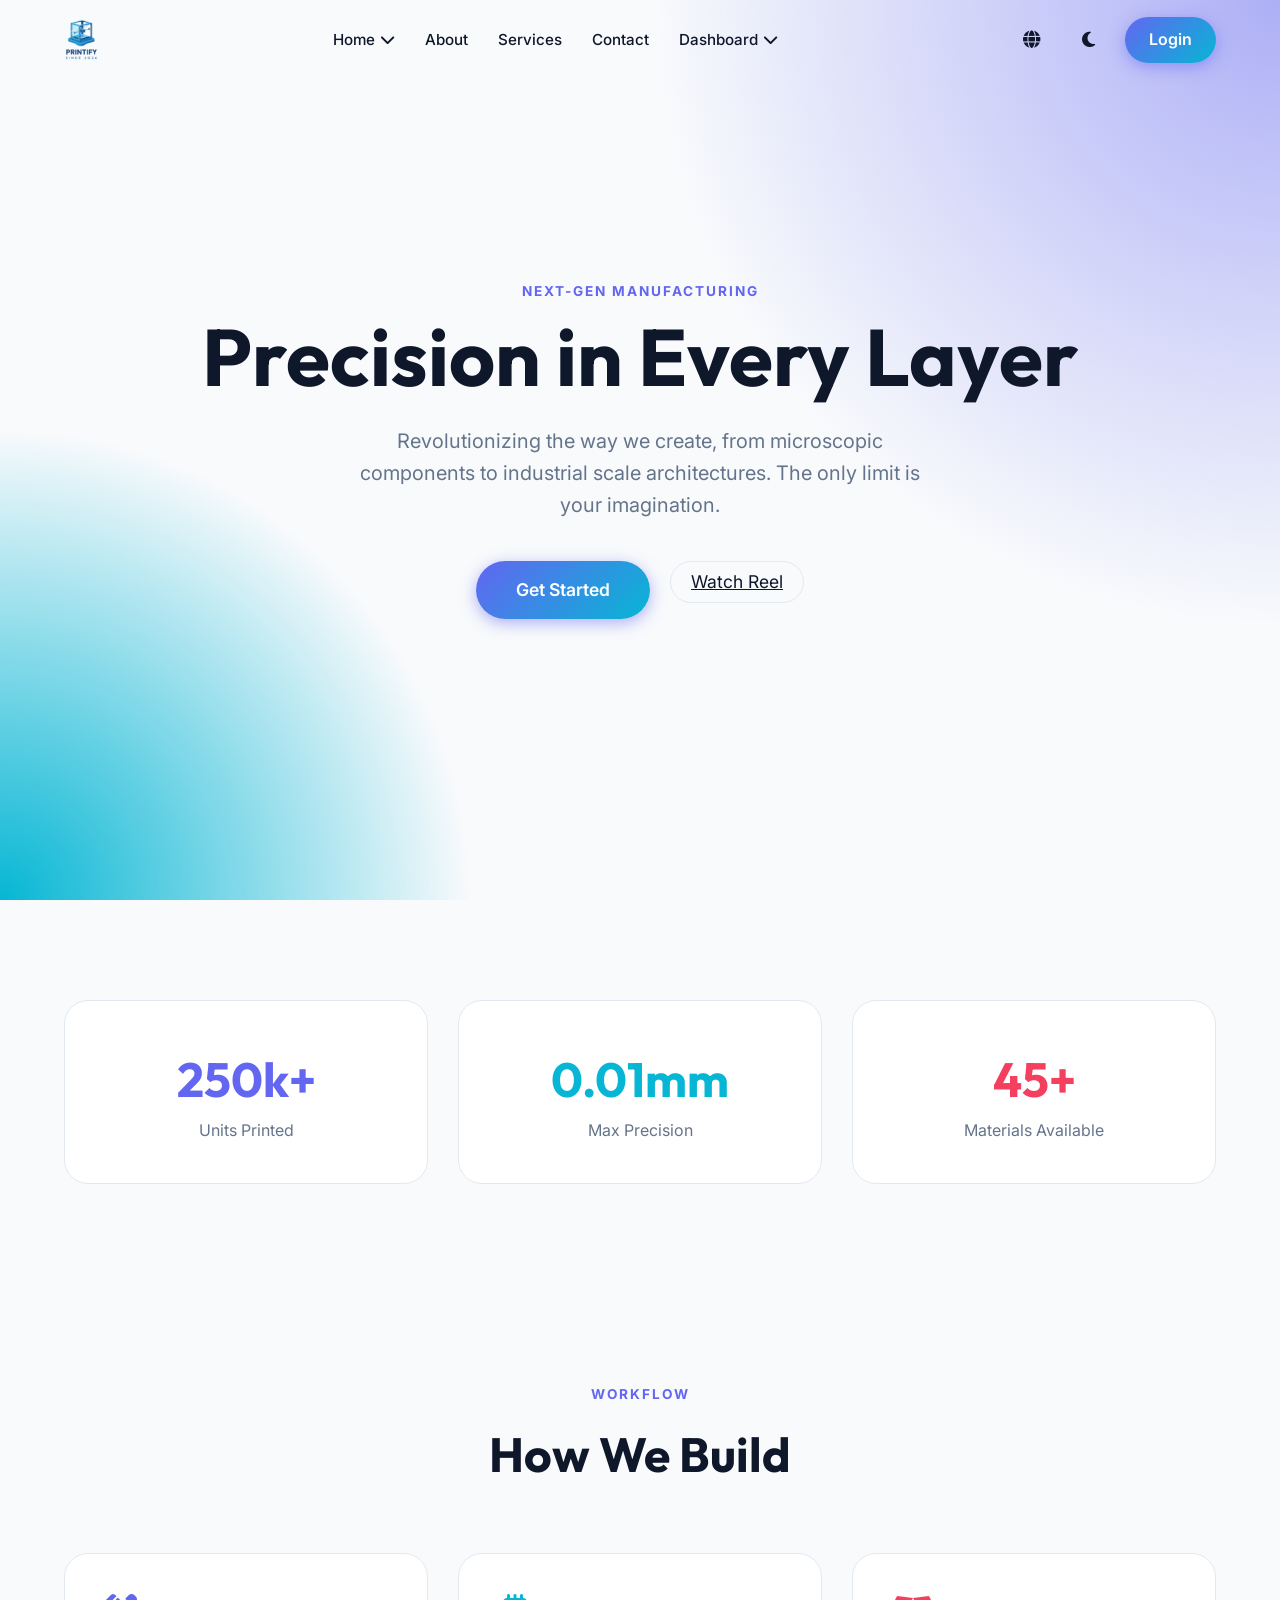
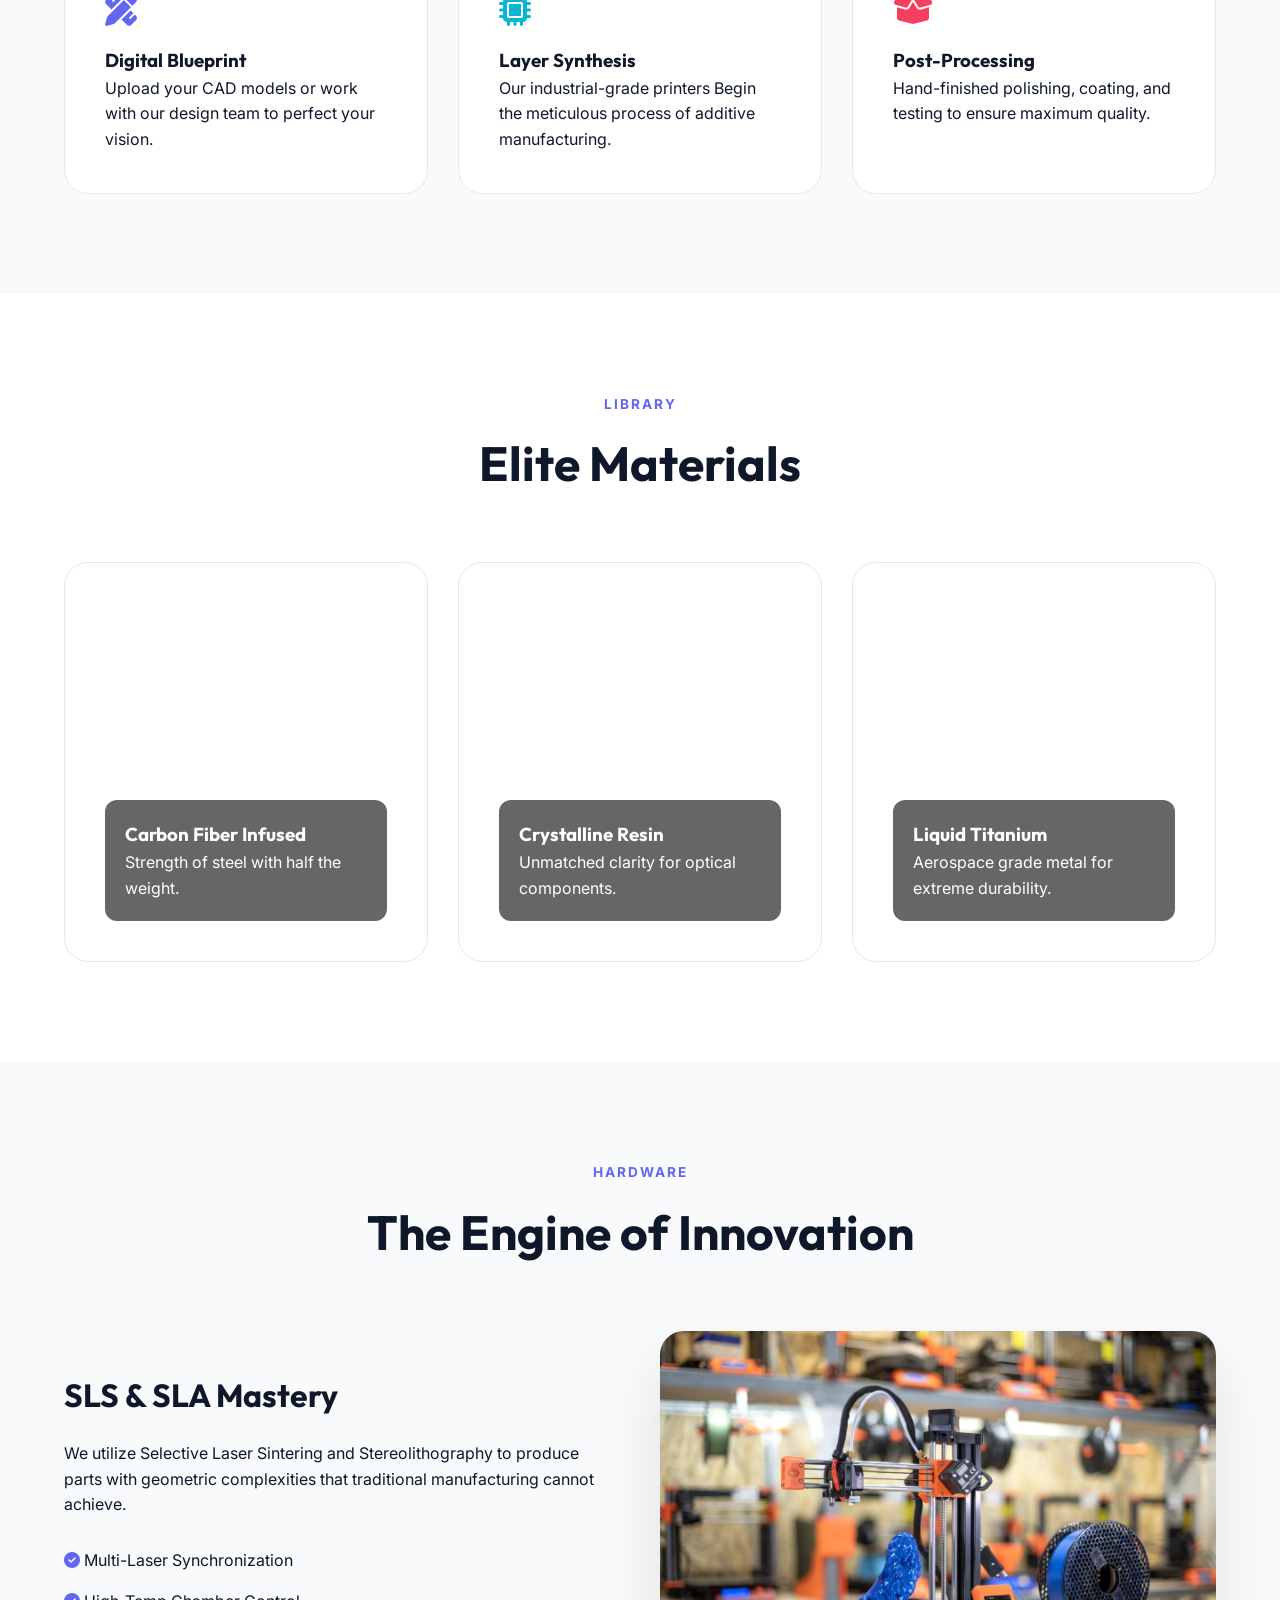
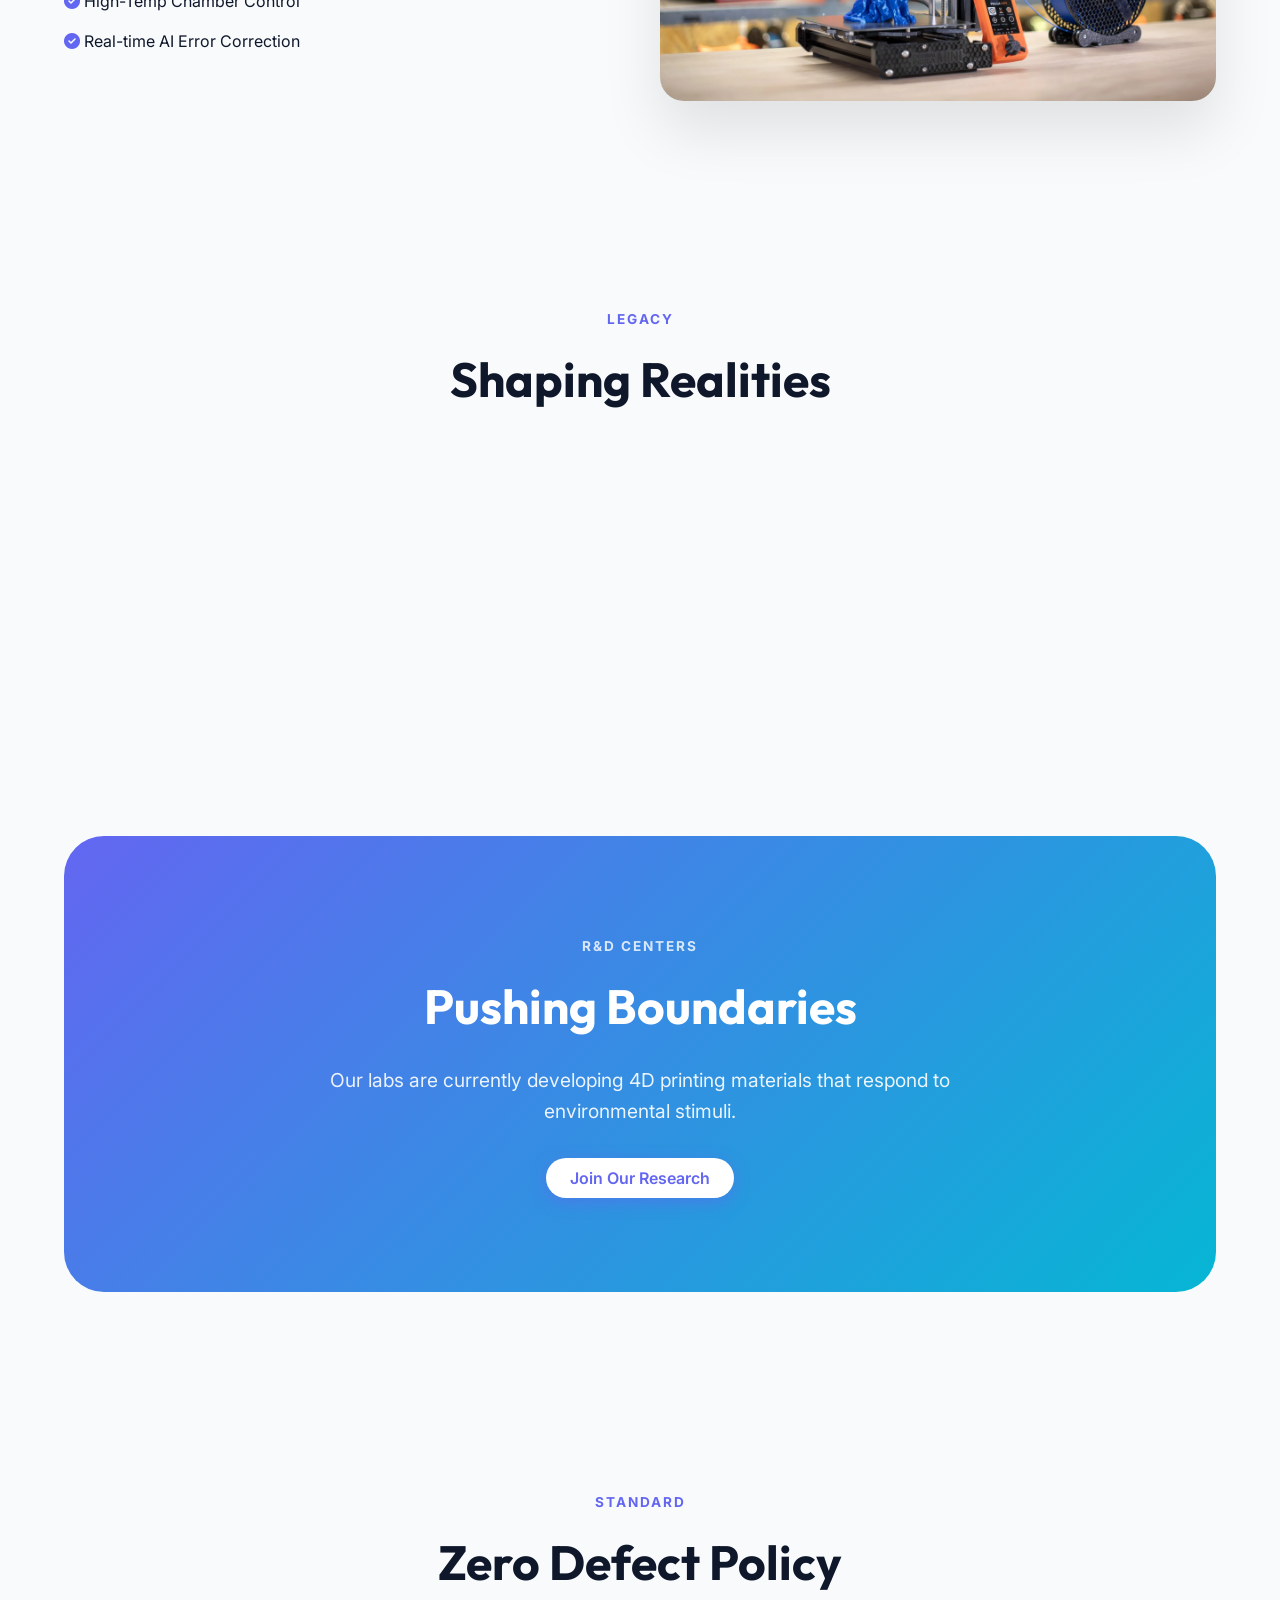
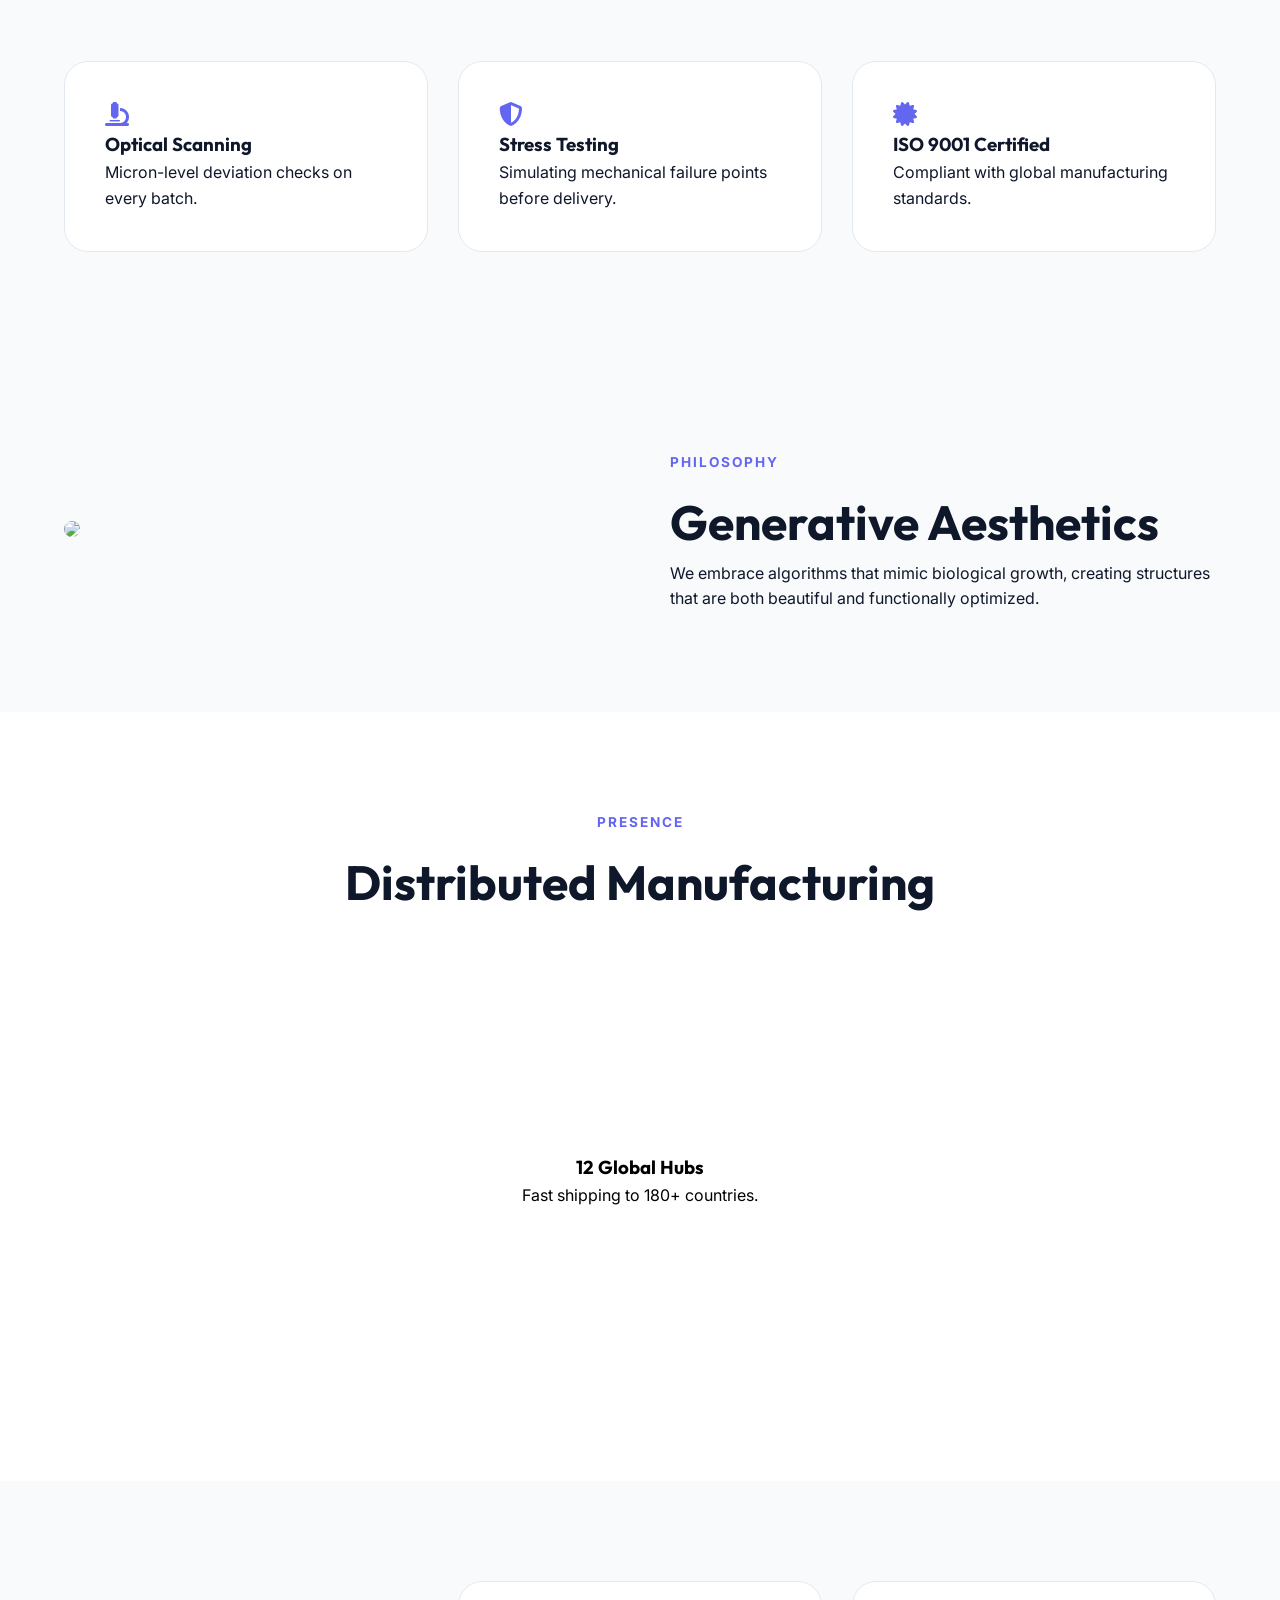
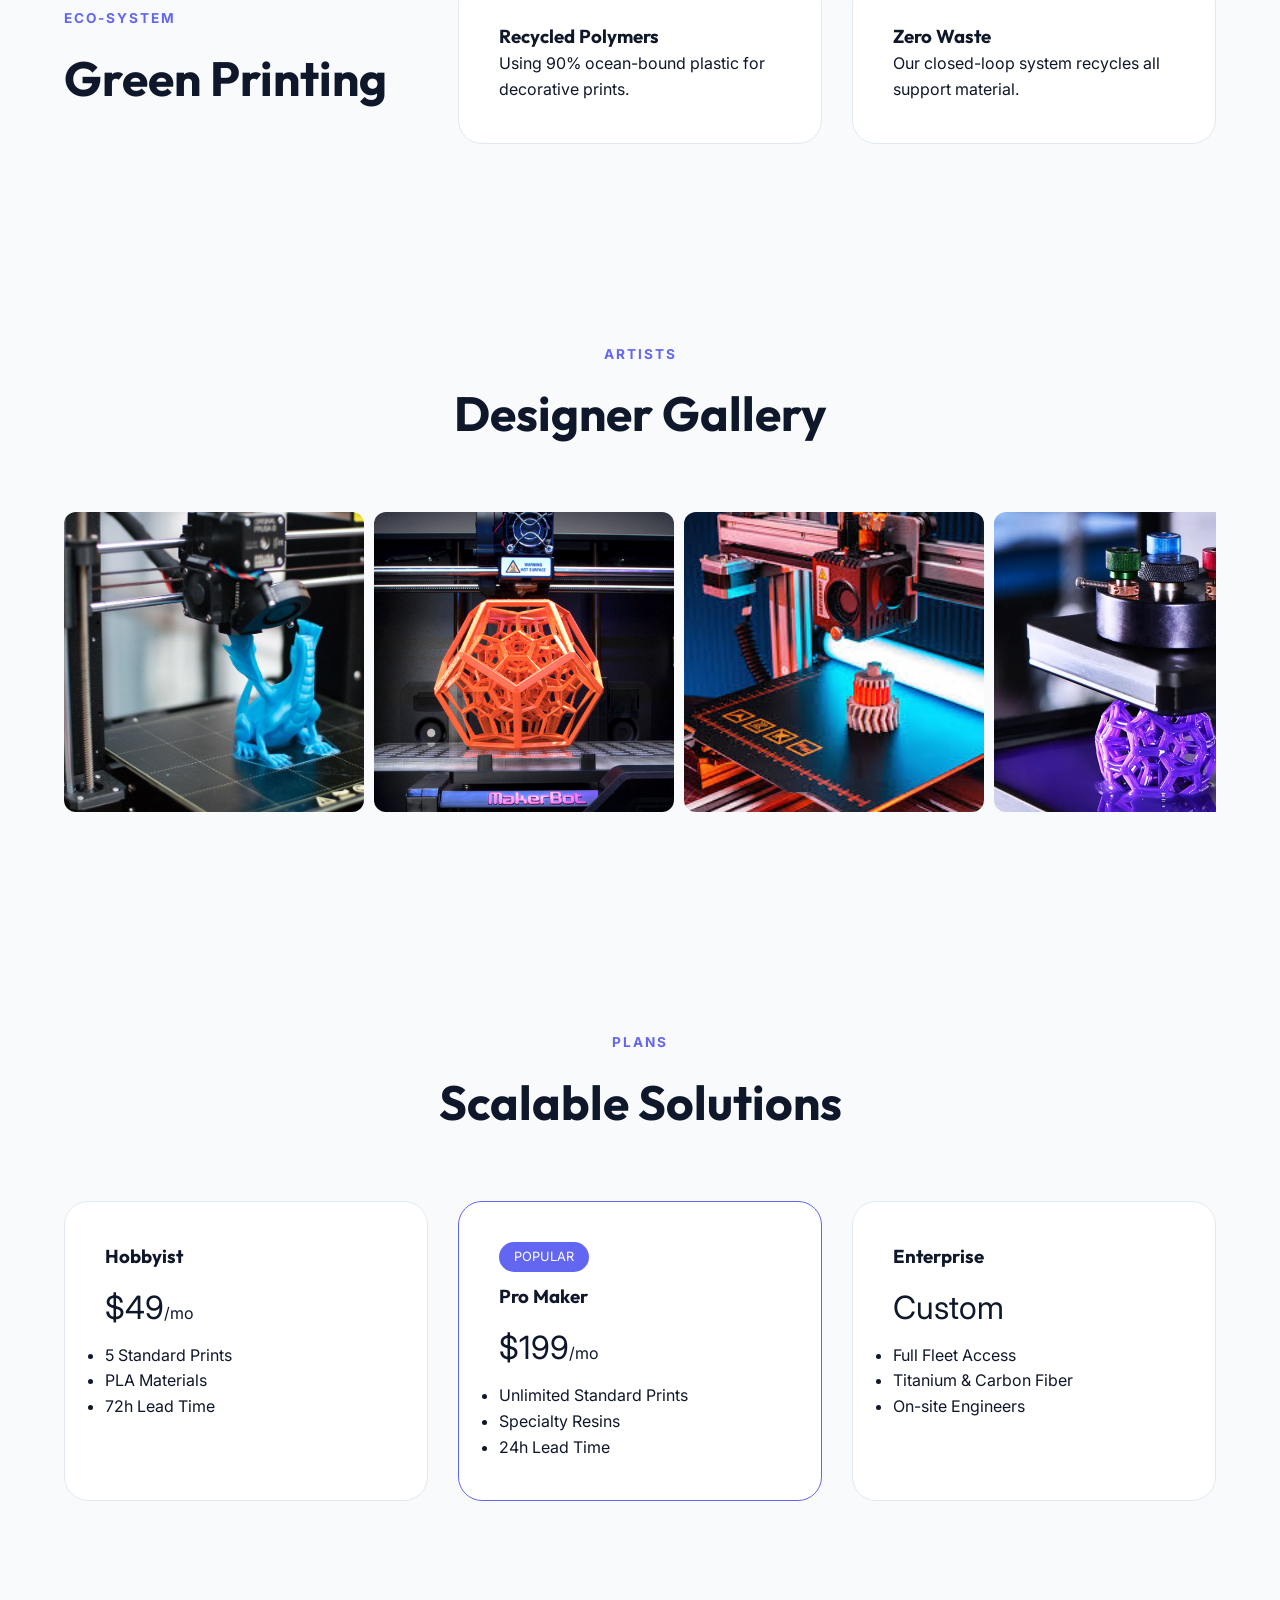
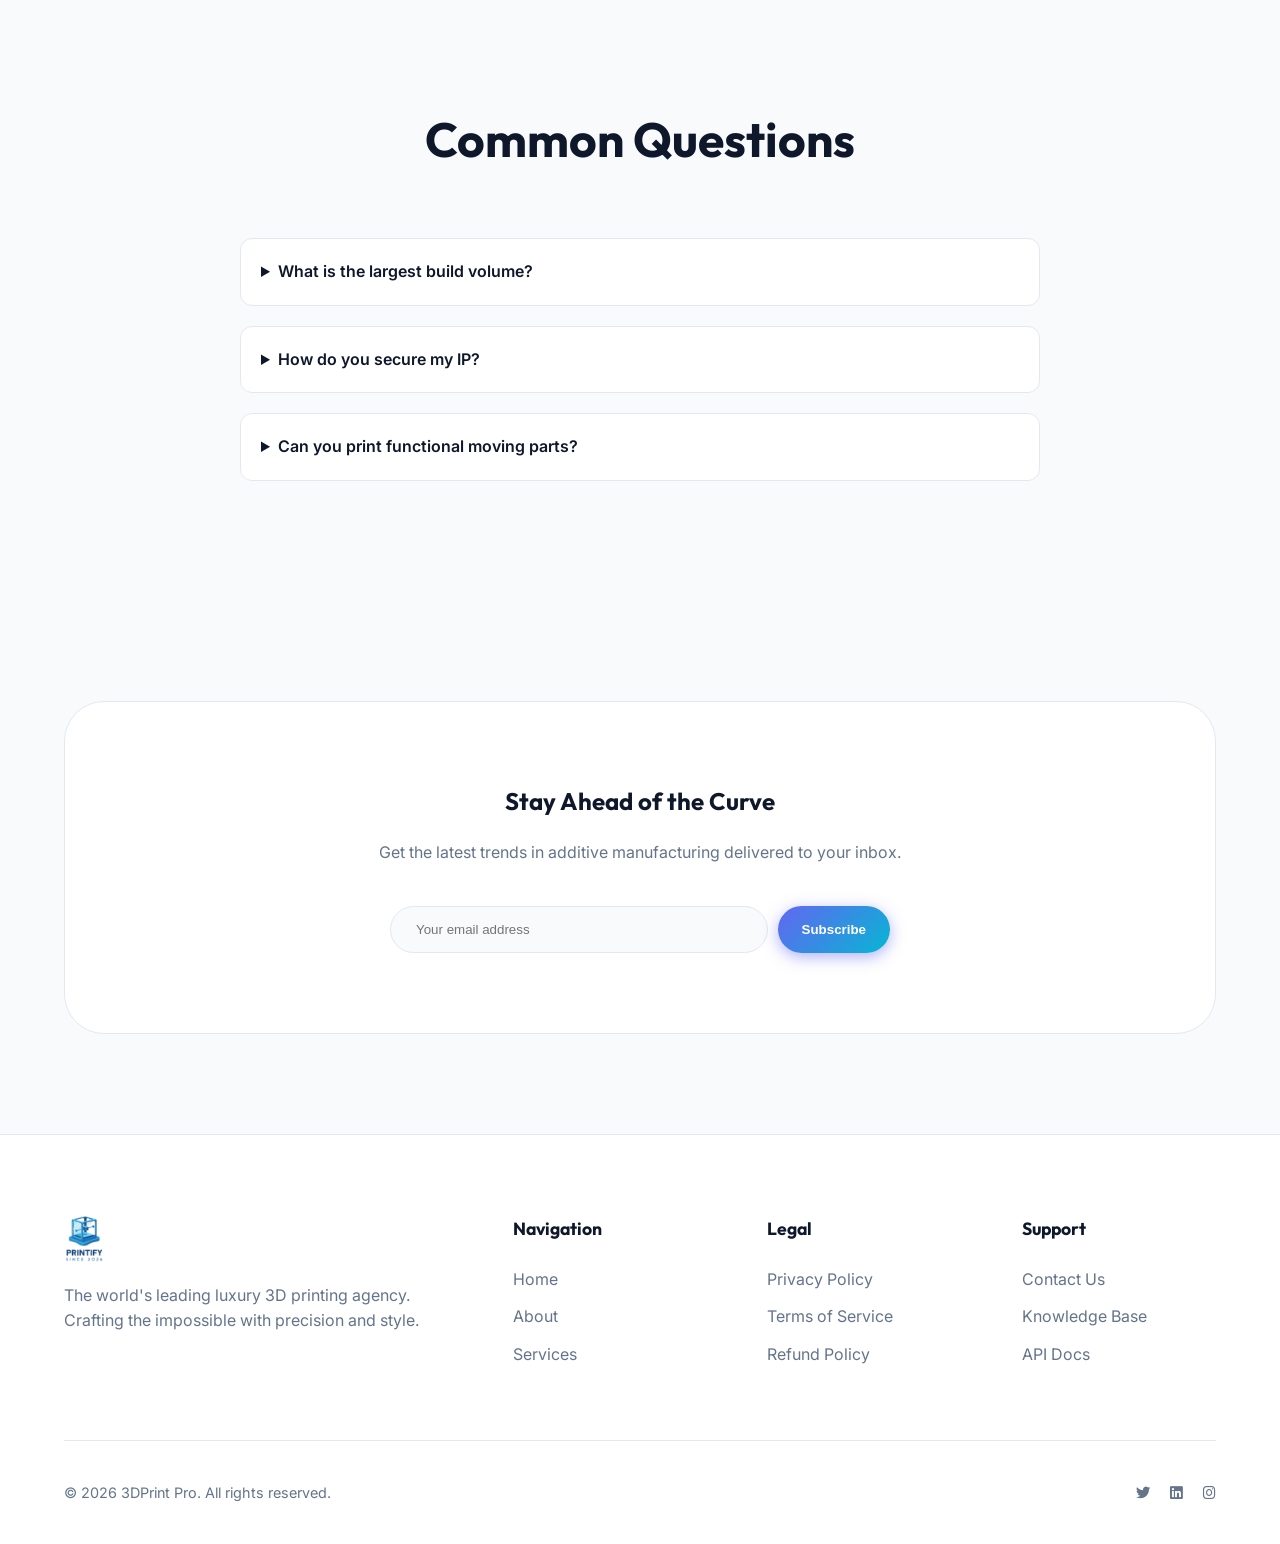
==== index.html @ d01c876b "Initial commit of Cake Shop project" ====
<!DOCTYPE html>
<html lang="en">

<head>
    <meta charset="UTF-8">
    <meta name="viewport" content="width=device-width, initial-scale=1.0">
    <title>3DPrint Pro | The Future of Manufacturing</title>
    <link rel="icon" type="image/png" href="logo.png">
    <meta name="description"
        content="Premium 3D printing services with industrial precision and luxury design. Explore the future of additive manufacturing.">
    <style>
        html,
        body {
            overflow-x: hidden !important;
            max-width: 100% !important;
        }

        * {
            box-sizing: border-box;
            min-width: 0;
        }
    </style>
    <!-- Font Awesome for icons -->
    <link rel="stylesheet" href="https://cdnjs.cloudflare.com/ajax/libs/font-awesome/6.4.0/css/all.min.css">
    <link rel="stylesheet" href="index.css">
</head>

<body>

    <header>
        <a href="index.html" class="logo">
            <img src="logo.png" alt="3DPrint Pro Logo" style="height: 42px; width: auto;">
        </a>

        <nav>
            <div class="nav-item">
                <a href="index.html" class="nav-link">Home <i class="fas fa-chevron-down"></i></a>
                <div class="dropdown">
                    <a href="index.html" class="dropdown-link">Home 1</a>
                    <a href="home2.html" class="dropdown-link">Home 2</a>
                </div>
            </div>
            <div class="nav-item">
                <a href="about.html" class="nav-link">About</a>
            </div>
            <div class="nav-item">
                <a href="services.html" class="nav-link">Services</a>
            </div>
            <div class="nav-item">
                <a href="contact.html" class="nav-link">Contact</a>
            </div>
            <div class="nav-item">
                <a href="user-dashboard.html" class="nav-link">Dashboard <i class="fas fa-chevron-down"></i></a>
                <div class="dropdown">
                    <a href="user-dashboard.html" class="dropdown-link">User Dashboard</a>
                    <a href="admin-dashboard.html" class="dropdown-link">Admin Dashboard</a>
                </div>
            </div>
        </nav>

        <div class="header-right">
            <button class="icon-btn" id="rtl-toggle" title="Switch RTL/LTR"><i class="fas fa-globe"></i></button>
            <button class="icon-btn" id="theme-toggle" title="Toggle Theme"><i class="fas fa-moon"></i></button>
            <a href="login.html" class="login-btn">Login</a>
            <button class="hamburger" id="hamburger" aria-label="Toggle menu">
                <span></span><span></span><span></span>
            </button>
        </div>
    </header>

    <!-- Mobile Nav Drawer -->
    <div class="mobile-nav" id="mobile-nav">
        <div class="mobile-nav-overlay" id="mobile-nav-overlay"></div>
        <div class="mobile-nav-drawer">
            <button class="mobile-nav-link" onclick="toggleMobileSub('home-sub',this)">
                Home <i class="fas fa-chevron-down"></i>
            </button>
            <div class="mobile-sub-group" id="home-sub">
                <a href="index.html" class="mobile-sub-link">Home 1</a>
                <a href="home2.html" class="mobile-sub-link">Home 2</a>
            </div>
            <a href="about.html" class="mobile-nav-link">About</a>
            <a href="services.html" class="mobile-nav-link">Services</a>
            <a href="contact.html" class="mobile-nav-link">Contact</a>
            <button class="mobile-nav-link" onclick="toggleMobileSub('dash-sub',this)">
                Dashboard <i class="fas fa-chevron-down"></i>
            </button>
            <div class="mobile-sub-group" id="dash-sub">
                <a href="user-dashboard.html" class="mobile-sub-link">User Dashboard</a>
                <a href="admin-dashboard.html" class="mobile-sub-link">Admin Dashboard</a>
            </div>
            <div class="mobile-nav-footer">
                <a href="login.html" class="login-btn" style="flex:1; text-align:center;">Login</a>
            </div>
        </div>
    </div>

    <main>
        <!-- Section 1: Hero -->
        <section class="hero" id="home">
            <div class="hero-content">
                <span class="section-tag">Next-Gen Manufacturing</span>
                <h1>Precision in Every Layer</h1>
                <p>Revolutionizing the way we create, from microscopic components to industrial scale architectures. The
                    only limit is your imagination.</p>
                <div style="display: flex; gap: 20px; justify-content: center; flex-wrap: wrap;">
                    <a href="#" class="login-btn" style="padding: 15px 40px; font-size: 1.1rem;">Get Started</a>
                    <a href="#" class="icon-btn"
                        style="width: auto; padding: 0 20px; border: 1px solid var(--border); border-radius: 30px;">Watch
                        Reel</a>
                </div>
            </div>
        </section>

        <!-- Section 2: Stats -->
        <section id="stats">
            <div class="grid-3">
                <div class="card" style="text-align: center;">
                    <h2 style="font-size: 3rem; color: var(--primary);">250k+</h2>
                    <p style="color: var(--text-muted);">Units Printed</p>
                </div>
                <div class="card" style="text-align: center;">
                    <h2 style="font-size: 3rem; color: var(--secondary);">0.01mm</h2>
                    <p style="color: var(--text-muted);">Max Precision</p>
                </div>
                <div class="card" style="text-align: center;">
                    <h2 style="font-size: 3rem; color: var(--accent);">45+</h2>
                    <p style="color: var(--text-muted);">Materials Available</p>
                </div>
            </div>
        </section>

        <!-- Section 3: The Process -->
        <section id="process">
            <div class="section-head">
                <span class="section-tag">Workflow</span>
                <h2 class="section-title">How We Build</h2>
            </div>
            <div class="grid-3">
                <div class="card">
                    <i class="fas fa-pencil-ruler"
                        style="font-size: 2rem; color: var(--primary); margin-bottom: 20px;"></i>
                    <h3>Digital Blueprint</h3>
                    <p>Upload your CAD models or work with our design team to perfect your vision.</p>
                </div>
                <div class="card">
                    <i class="fas fa-microchip"
                        style="font-size: 2rem; color: var(--secondary); margin-bottom: 20px;"></i>
                    <h3>Layer Synthesis</h3>
                    <p>Our industrial-grade printers Begin the meticulous process of additive manufacturing.</p>
                </div>
                <div class="card">
                    <i class="fas fa-box-open" style="font-size: 2rem; color: var(--accent); margin-bottom: 20px;"></i>
                    <h3>Post-Processing</h3>
                    <p>Hand-finished polishing, coating, and testing to ensure maximum quality.</p>
                </div>
            </div>
        </section>

        <!-- Section 4: Materials Showcase -->
        <section id="materials" style="background: var(--bg-card);">
            <div class="section-head">
                <span class="section-tag">Library</span>
                <h2 class="section-title">Elite Materials</h2>
            </div>
            <div class="grid-3">
                <div class="card explorer-card"
                    style="background: url('https://images.unsplash.com/photo-1581092160562-40aa08e78837?auto=format&fit=crop&w=800&q=80'); background-size: cover; min-height: 400px; display: flex; align-items: flex-end; color: white;">
                    <div style="background: rgba(0,0,0,0.6); padding: 20px; border-radius: 12px; width: 100%;">
                        <h3>Carbon Fiber Infused</h3>
                        <p>Strength of steel with half the weight.</p>
                    </div>
                </div>
                <div class="card explorer-card"
                    style="background: url('https://images.unsplash.com/photo-1534067783941-51c9c23ecefd?auto=format&fit=crop&w=800&q=80'); background-size: cover; min-height: 400px; display: flex; align-items: flex-end; color: white;">
                    <div style="background: rgba(0,0,0,0.6); padding: 20px; border-radius: 12px; width: 100%;">
                        <h3>Crystalline Resin</h3>
                        <p>Unmatched clarity for optical components.</p>
                    </div>
                </div>
                <div class="card explorer-card"
                    style="background: url('https://images.unsplash.com/photo-1518709268805-4e9042af9f23?auto=format&fit=crop&w=800&q=80'); background-size: cover; min-height: 400px; display: flex; align-items: flex-end; color: white;">
                    <div style="background: rgba(0,0,0,0.6); padding: 20px; border-radius: 12px; width: 100%;">
                        <h3>Liquid Titanium</h3>
                        <p>Aerospace grade metal for extreme durability.</p>
                    </div>
                </div>
            </div>
        </section>

        <!-- Section 5: Technology Stack -->
        <section id="tech">
            <div class="section-head">
                <span class="section-tag">Hardware</span>
                <h2 class="section-title">The Engine of Innovation</h2>
            </div>
            <div style="display: flex; flex-wrap: wrap; gap: 40px; align-items: center;">
                <div style="flex: 1; min-width: 300px;">
                    <h3 style="font-size: 2rem; margin-bottom: 20px;">SLS & SLA Mastery</h3>
                    <p style="margin-bottom: 30px;">We utilize Selective Laser Sintering and Stereolithography to
                        produce parts with geometric complexities that traditional manufacturing cannot achieve.</p>
                    <ul style="list-style: none;">
                        <li style="margin-bottom: 15px;"><i class="fas fa-check-circle"
                                style="color: var(--primary);"></i> Multi-Laser Synchronization</li>
                        <li style="margin-bottom: 15px;"><i class="fas fa-check-circle"
                                style="color: var(--primary);"></i> High-Temp Chamber Control</li>
                        <li style="margin-bottom: 15px;"><i class="fas fa-check-circle"
                                style="color: var(--primary);"></i> Real-time AI Error Correction</li>
                    </ul>
                </div>
                <div style="flex: 1; min-width: 300px;">
                    <img src="3de.webp"
                        alt="3D Printer"
                        style="width: 100%; border-radius: 24px; box-shadow: 0 30px 60px rgba(0,0,0,0.1);">
                </div>
            </div>
        </section>

        <!-- Section 6: Design Impact -->
        <section id="impact" style="background: var(--bg-main);">
            <div class="section-head">
                <span class="section-tag">Legacy</span>
                <h2 class="section-title">Shaping Realities</h2>
            </div>
            <div class="grid-3">
                <div class="card">
                    <h4>Aerospace</h4>
                    <p>Lightweighting engine components by up to 60%.</p>
                </div>
                <div class="card">
                    <h4>Medical Tech</h4>
                    <p>Patient-specific orthopedic implants and tools.</p>
                </div>
                <div class="card">
                    <h4>Architectural</h4>
                    <p>Complex structural nodes for modern facade systems.</p>
                </div>
            </div>
        </section>

        <!-- Section 7: Innovation Lab -->
        <section id="lab">
            <div
                style="background: linear-gradient(135deg, var(--primary), var(--secondary)); border-radius: 40px; padding: 100px 10%; color: white; text-align: center;">
                <span class="section-tag" style="color: rgba(255,255,255,0.8);">R&D Centers</span>
                <h2 class="section-title" style="color: white;">Pushing Boundaries</h2>
                <p style="font-size: 1.2rem; max-width: 700px; margin: 20px auto 40px; opacity: 0.9;">Our labs are
                    currently developing 4D printing materials that respond to environmental stimuli.</p>
                <a href="#" class="login-btn" style="background: white; color: var(--primary);">Join Our Research</a>
            </div>
        </section>

        <!-- Section 8: Quality Assurance -->
        <section id="quality">
            <div class="section-head">
                <span class="section-tag">Standard</span>
                <h2 class="section-title">Zero Defect Policy</h2>
            </div>
            <div class="grid-3">
                <div class="card">
                    <i class="fas fa-microscope" style="font-size: 1.5rem; color: var(--primary);"></i>
                    <h3>Optical Scanning</h3>
                    <p>Micron-level deviation checks on every batch.</p>
                </div>
                <div class="card">
                    <i class="fas fa-shield-alt" style="font-size: 1.5rem; color: var(--primary);"></i>
                    <h3>Stress Testing</h3>
                    <p>Simulating mechanical failure points before delivery.</p>
                </div>
                <div class="card">
                    <i class="fas fa-certificate" style="font-size: 1.5rem; color: var(--primary);"></i>
                    <h3>ISO 9001 Certified</h3>
                    <p>Compliant with global manufacturing standards.</p>
                </div>
            </div>
        </section>

        <!-- Section 9: Design Principles -->
        <section id="principles">
            <div style="display: flex; align-items: center; gap: 60px; flex-wrap: wrap-reverse;">
                <div style="flex: 1; min-width: 300px;">
                    <img src="https://images.unsplash.com/photo-1563986768609-322da13575f3?auto=format&fit=crop&w=800&q=80"
                        style="width: 100%; border-radius: 24px;">
                </div>
                <div style="flex: 1; min-width: 300px;">
                    <span class="section-tag">Philosophy</span>
                    <h2 class="section-title">Generative Aesthetics</h2>
                    <p>We embrace algorithms that mimic biological growth, creating structures that are both beautiful
                        and functionally optimized.</p>
                </div>
            </div>
        </section>

        <!-- Section 10: Global Network -->
        <section id="network" style="background: var(--bg-card);">
            <div class="section-head">
                <span class="section-tag">Presence</span>
                <h2 class="section-title">Distributed Manufacturing</h2>
            </div>
            <div
                style="height: clamp(200px, 40vw, 400px); background: url('https://images.unsplash.com/photo-1521295121783-8a321d551ad2?auto=format&fit=crop&w=1200&q=80'); background-size: cover; border-radius: 24px; display: flex; align-items: center; justify-content: center; overflow: hidden;">
                <div
                    style="background: rgba(255,255,255,0.9); padding: clamp(20px, 4vw, 40px); border-radius: 20px; text-align: center; color: #000; max-width: 90%;">
                    <h3>12 Global Hubs</h3>
                    <p>Fast shipping to 180+ countries.</p>
                </div>
            </div>
        </section>

        <!-- Section 11: Sustainability -->
        <section id="green">
            <div class="grid-3" style="align-items: center;">
                <div>
                    <span class="section-tag">Eco-System</span>
                    <h2 class="section-title">Green Printing</h2>
                </div>
                <div class="card">
                    <h3>Recycled Polymers</h3>
                    <p>Using 90% ocean-bound plastic for decorative prints.</p>
                </div>
                <div class="card">
                    <h3>Zero Waste</h3>
                    <p>Our closed-loop system recycles all support material.</p>
                </div>
            </div>
        </section>

        <!-- Section 12: Community Showcase -->
        <section id="community">
            <div class="section-head">
                <span class="section-tag">Artists</span>
                <h2 class="section-title">Designer Gallery</h2>
            </div>
            <div style="display: flex; gap: 10px; overflow-x: auto; padding-bottom: 20px;">
                <div style="min-width: 300px; height: 300px; background: #eee; border-radius: 12px; overflow: hidden;">
                    <img src="3d2.jpg"
                        style="width: 100%; height: 100%; object-fit: cover;"></div>
                <div style="min-width: 300px; height: 300px; background: #eee; border-radius: 12px; overflow: hidden;">
                    <img src="3d4.webp"
                        style="width: 100%; height: 100%; object-fit: cover;"></div>
                <div style="min-width: 300px; height: 300px; background: #eee; border-radius: 12px; overflow: hidden;">
                    <img src="3d3.jpg"
                        style="width: 100%; height: 100%; object-fit: cover;"></div>
                <div style="min-width: 300px; height: 300px; background: #eee; border-radius: 12px; overflow: hidden;">
                    <img src="3d5.webp"
                        style="width: 100%; height: 100%; object-fit: cover;"></div>
            </div>
        </section>

        <!-- Section 13: Pricing -->
        <section id="pricing">
            <div class="section-head">
                <span class="section-tag">Plans</span>
                <h2 class="section-title">Scalable Solutions</h2>
            </div>
            <div class="grid-3">
                <div class="card">
                    <h3>Hobbyist</h3>
                    <p style="font-size: 2rem; margin: 10px 0;">$49<span style="font-size: 1rem;">/mo</span></p>
                    <ul>
                        <li>5 Standard Prints</li>
                        <li>PLA Materials</li>
                        <li>72h Lead Time</li>
                    </ul>
                </div>
                <div class="card" style="border-color: var(--primary); transform: scale(1.05);">
                    <div
                        style="background: var(--primary); color: white; padding: 5px 15px; border-radius: 20px; font-size: 0.8rem; display: inline-block; margin-bottom: 10px;">
                        POPULAR</div>
                    <h3>Pro Maker</h3>
                    <p style="font-size: 2rem; margin: 10px 0;">$199<span style="font-size: 1rem;">/mo</span></p>
                    <ul>
                        <li>Unlimited Standard Prints</li>
                        <li>Specialty Resins</li>
                        <li>24h Lead Time</li>
                    </ul>
                </div>
                <div class="card">
                    <h3>Enterprise</h3>
                    <p style="font-size: 2rem; margin: 10px 0;">Custom</p>
                    <ul>
                        <li>Full Fleet Access</li>
                        <li>Titanium & Carbon Fiber</li>
                        <li>On-site Engineers</li>
                    </ul>
                </div>
            </div>
        </section>

        <!-- Section 14: FAQ -->
        <section id="faq">
            <div class="section-head">
                <h2 class="section-title">Common Questions</h2>
            </div>
            <div style="max-width: 800px; margin: 0 auto;">
                <details
                    style="margin-bottom: 20px; padding: 20px; border: 1px solid var(--border); border-radius: 12px; background: var(--bg-card);">
                    <summary style="font-weight: 600; cursor: pointer;">What is the largest build volume?</summary>
                    <p style="margin-top: 10px;">Our industrial SLS printers can print up to 1000mm x 1000mm x 1000mm.
                    </p>
                </details>
                <details
                    style="margin-bottom: 20px; padding: 20px; border: 1px solid var(--border); border-radius: 12px; background: var(--bg-card);">
                    <summary style="font-weight: 600; cursor: pointer;">How do you secure my IP?</summary>
                    <p style="margin-top: 10px;">All files are encrypted and automatically purged from our servers 48
                        hours after delivery.</p>
                </details>
                <details
                    style="margin-bottom: 20px; padding: 20px; border: 1px solid var(--border); border-radius: 12px; background: var(--bg-card);">
                    <summary style="font-weight: 600; cursor: pointer;">Can you print functional moving parts?</summary>
                    <p style="margin-top: 10px;">Yes, using SLS technology we can print nested assemblies that function
                        immediately out of the printer.</p>
                </details>
            </div>
        </section>

        <!-- Section 15: Newsletter -->
        <section id="newsletter">
            <div
                style="background: var(--bg-card); padding: 80px; border-radius: 40px; border: 1px solid var(--border); text-align: center;">
                <h2>Stay Ahead of the Curve</h2>
                <p style="margin: 20px 0 40px; color: var(--text-muted);">Get the latest trends in additive
                    manufacturing delivered to your inbox.</p>
                <div style="display: flex; max-width: 500px; margin: 0 auto; gap: 10px; flex-wrap: wrap;">
                    <input type="email" placeholder="Your email address"
                        style="flex: 1; min-width: 0; padding: 15px 25px; border-radius: 30px; border: 1px solid var(--border); background: var(--bg-main); color: var(--text-main);">
                    <button class="login-btn" style="border: none; cursor: pointer;">Subscribe</button>
                </div>
            </div>
        </section>
    </main>

    <footer>
        <div class="footer-grid">
            <div class="footer-about">
                <a href="index.html" class="logo footer-logo">
                    <img src="logo.png" alt="3DPrint Pro Logo" style="height: 48px; width: auto;">
                </a>
                <p style="color: var(--text-muted);">The world's leading luxury 3D printing agency. Crafting the
                    impossible with precision and style.</p>
            </div>
            <div class="footer-links">
                <h4>Navigation</h4>
                <ul>
                    <li><a href="index.html">Home</a></li>
                    <li><a href="about.html">About</a></li>
                    <li><a href="services.html">Services</a></li>
                </ul>
            </div>
            <div class="footer-links">
                <h4>Legal</h4>
                <ul>
                    <li><a href="#">Privacy Policy</a></li>
                    <li><a href="#">Terms of Service</a></li>
                    <li><a href="#">Refund Policy</a></li>
                </ul>
            </div>
            <div class="footer-links">
                <h4>Support</h4>
                <ul>
                    <li><a href="contact.html">Contact Us</a></li>
                    <li><a href="#">Knowledge Base</a></li>
                    <li><a href="#">API Docs</a></li>
                </ul>
            </div>
        </div>
        <div class="footer-bottom">
            <p>&copy; 2026 3DPrint Pro. All rights reserved.</p>
            <div style="display: flex; gap: 20px;">
                <a href="#" style="color: var(--text-muted);"><i class="fab fa-twitter"></i></a>
                <a href="#" style="color: var(--text-muted);"><i class="fab fa-linkedin"></i></a>
                <a href="#" style="color: var(--text-muted);"><i class="fab fa-instagram"></i></a>
            </div>
        </div>
    </footer>

    <script src="index.js"></script>
    <script>
        // Mobile nav
        const hamburger = document.getElementById('hamburger');
        const mobileNav = document.getElementById('mobile-nav');
        const overlay = document.getElementById('mobile-nav-overlay');
        hamburger.addEventListener('click', () => {
            hamburger.classList.toggle('open');
            mobileNav.classList.toggle('open');
            document.body.style.overflow = mobileNav.classList.contains('open') ? 'hidden' : '';
        });
        overlay.addEventListener('click', () => {
            hamburger.classList.remove('open');
            mobileNav.classList.remove('open');
            document.body.style.overflow = '';
        });
        function toggleMobileSub(id, btn) {
            const sub = document.getElementById(id);
            sub.classList.toggle('open');
            btn.classList.toggle('active');
        }
    </script>
</body>

</html>
---- index.css ----
@import url('https://fonts.googleapis.com/css2?family=Outfit:wght@300;400;600;700;800&family=Inter:wght@300;400;500;600&display=swap');

:root {
    /* Color Palette - Light Mode */
    --primary: #6366f1;
    --primary-glow: rgba(99, 102, 241, 0.5);
    --secondary: #06b6d4;
    --accent: #f43f5e;
    --bg-main: #f8fafc;
    --bg-card: #ffffff;
    --text-main: #0f172a;
    --text-muted: #64748b;
    --border: #e2e8f0;
    --header-bg: rgba(255, 255, 255, 0.8);

    /* Transitions */
    --transition: all 0.3s cubic-bezier(0.4, 0, 0.2, 1);
}

[data-theme="dark"] {
    --primary: #818cf8;
    --primary-glow: rgba(129, 140, 248, 0.3);
    --secondary: #22d3ee;
    --bg-main: #020617;
    --bg-card: #0f172a;
    --text-main: #f8fafc;
    --text-muted: #94a3b8;
    --border: #1e293b;
    --header-bg: rgba(2, 6, 23, 0.8);
}

[dir="rtl"] {
    direction: rtl;
    text-align: right;
}

[dir="rtl"] .hero,
[dir="rtl"] .section-head,
[dir="rtl"] .hero p,
[dir="rtl"] .footer-about p,
[dir="rtl"] .footer-bottom,
[dir="rtl"] footer {
    text-align: center;
    /* Keep these centered if they were originally centered */
}

/* Header & Nav Adjustments */
[dir="rtl"] header {
    flex-direction: row-reverse;
}

[dir="rtl"] nav {
    flex-direction: row-reverse;
}

[dir="rtl"] .header-right {
    flex-direction: row-reverse;
}

[dir="rtl"] .dropdown {
    left: auto;
    right: 50%;
    transform: translateX(50%) translateY(10px);
}

[dir="rtl"] .nav-item:hover .dropdown {
    transform: translateX(50%) translateY(0);
}

[dir="rtl"] .dropdown-link:hover {
    padding-left: 20px;
    padding-right: 25px;
}

/* Mobile Nav Adjustments */
[dir="rtl"] .mobile-nav-drawer {
    right: auto;
    left: 0;
    border-right: 1px solid var(--border);
    border-left: none;
    transform: translateX(-100%);
}

[dir="rtl"] .mobile-nav.open .mobile-nav-drawer {
    transform: translateX(0);
}

[dir="rtl"] .mobile-nav-link {
    text-align: right;
    flex-direction: row-reverse;
}

[dir="rtl"] .mobile-sub-link {
    text-align: right;
}

/* Layout Reversals */
[dir="rtl"] .grid-3 {
    direction: rtl;
}

[dir="rtl"] .footer-links ul {
    padding: 0;
}

/* Icon Reversals */
[dir="rtl"] .fa-chevron-right,
[dir="rtl"] .fa-arrow-right,
[dir="rtl"] .fa-chevron-down {
    /* chevrons don't always need full rotation but sometimes helpful */
}

/* Global utility for sections that use flex row */
[dir="rtl"] [style*="display: flex"] {
    /* flex-direction: row-reverse;  -- too dangerous to globalize, but good to keep in mind */
}


html {
    overflow-x: hidden;
}

* {
    margin: 0;
    padding: 0;
    box-sizing: border-box;
    min-width: 0;
    /* Prevents flex/grid children from overflowing their container */
}

body {
    font-family: 'Inter', sans-serif;
    background-color: var(--bg-main);
    color: var(--text-main);
    line-height: 1.6;
    transition: var(--transition);
    overflow-x: hidden;
    /* NOTE: do NOT add position:relative here — it breaks overflow-x:hidden containment */
}

h1,
h2,
h3,
h4,
.brand {
    font-family: 'Outfit', sans-serif;
    font-weight: 700;
}

/* Glassmorphism Utilities */
.glass {
    background: var(--header-bg);
    backdrop-filter: blur(12px);
    -webkit-backdrop-filter: blur(12px);
    border: 1px solid var(--border);
}

/* Header Styles */
header {
    position: fixed;
    top: 0;
    left: 0;
    width: 100%;
    z-index: 1000;
    height: 80px;
    display: flex;
    align-items: center;
    justify-content: space-between;
    padding: 0 5%;
    transition: var(--transition);
}

.logo {
    display: flex;
    align-items: center;
    gap: 10px;
    font-size: 1.5rem;
    font-weight: 800;
    color: var(--primary);
    text-decoration: none;
}

.logo span {
    background: linear-gradient(135deg, var(--primary), var(--secondary));
    -webkit-background-clip: text;
    background-clip: text;
    -webkit-text-fill-color: transparent;
}

/* Navigation */
nav {
    display: flex;
    gap: 30px;
    align-items: center;
}

.nav-item {
    position: relative;
    padding: 10px 0;
}

.nav-link {
    text-decoration: none;
    color: var(--text-main);
    font-weight: 500;
    font-size: 0.95rem;
    transition: var(--transition);
    display: flex;
    align-items: center;
    gap: 5px;
}

.nav-link:hover {
    color: var(--primary);
}

/* Dropdowns */
.dropdown {
    position: absolute;
    top: 100%;
    left: 50%;
    transform: translateX(-50%) translateY(10px);
    background: var(--bg-card);
    border: 1px solid var(--border);
    border-radius: 12px;
    min-width: 200px;
    box-shadow: 0 10px 25px rgba(0, 0, 0, 0.1);
    opacity: 0;
    visibility: hidden;
    transition: var(--transition);
    padding: 10px 0;
}

.nav-item:hover .dropdown {
    opacity: 1;
    visibility: visible;
    transform: translateX(-50%) translateY(0);
}

.dropdown-link {
    display: block;
    padding: 12px 20px;
    color: var(--text-main);
    text-decoration: none;
    font-size: 0.9rem;
    transition: var(--transition);
}

.dropdown-link:hover {
    background: var(--bg-main);
    color: var(--primary);
    padding-left: 25px;
}

/* Header Right */
.header-right {
    display: flex;
    align-items: center;
    gap: 15px;
}

[dir="rtl"] .header-right {
    flex-direction: row-reverse;
}

[dir="rtl"] .nav-link i {
    transform: rotate(180deg);
}

.icon-btn {
    background: none;
    border: none;
    color: var(--text-main);
    cursor: pointer;
    font-size: 1.1rem;
    display: flex;
    align-items: center;
    justify-content: center;
    width: 42px;
    height: 42px;
    border-radius: 12px;
    transition: var(--transition);
    border: 1px solid transparent;
}

.icon-btn:hover {
    background: var(--bg-card);
    border-color: var(--border);
    color: var(--primary);
}

.login-btn {
    background: linear-gradient(135deg, var(--primary), var(--secondary));
    color: white;
    padding: 10px 24px;
    border-radius: 30px;
    text-decoration: none;
    font-weight: 600;
    transition: var(--transition);
    box-shadow: 0 4px 15px var(--primary-glow);
}

.login-btn:hover {
    transform: translateY(-2px);
    box-shadow: 0 6px 20px var(--primary-glow);
}

/* Hero Section */
.hero {
    height: 100vh;
    display: flex;
    align-items: center;
    justify-content: center;
    text-align: center;
    padding: 0 5%;
    background: radial-gradient(circle at top right, var(--primary-glow), transparent 40%),
        radial-gradient(circle at bottom left, var(--secondary), transparent 30%);
    position: relative;
    overflow: hidden;
    width: 100%;
    max-width: 100%;
}

.hero-content {
    max-width: 900px;
    z-index: 2;
}

.hero h1 {
    font-size: clamp(2.5rem, 8vw, 5rem);
    line-height: 1.1;
    margin-bottom: 24px;
}

.hero p {
    font-size: 1.25rem;
    color: var(--text-muted);
    max-width: 600px;
    margin: 0 auto 40px;
}

/* Section Common Styles */
section {
    padding: 100px 5%;
}

.section-head {
    text-align: center;
    margin-bottom: 60px;
}

.section-tag {
    color: var(--primary);
    text-transform: uppercase;
    font-weight: 700;
    letter-spacing: 2px;
    font-size: 0.85rem;
    margin-bottom: 10px;
    display: block;
}

.section-title {
    font-size: clamp(2rem, 5vw, 3rem);
    color: var(--text-main);
}

/* Grid Layouts */
.grid-3 {
    display: grid;
    /* min(300px, 100%) ensures cells never force the grid wider than its container */
    grid-template-columns: repeat(auto-fit, minmax(min(300px, 100%), 1fr));
    gap: 30px;
}

/* Cards */
.card {
    background: var(--bg-card);
    border: 1px solid var(--border);
    padding: 40px;
    border-radius: 24px;
    transition: var(--transition);
}

.card:hover {
    transform: translateY(-10px);
    border-color: var(--primary);
    box-shadow: 0 20px 40px rgba(0, 0, 0, 0.05);
}

/* Footer */
footer {
    background: var(--bg-card);
    padding: 80px 5% 40px;
    border-top: 1px solid var(--border);
}

.footer-grid {
    display: grid;
    grid-template-columns: 2fr 1fr 1fr 1fr;
    gap: 60px;
    margin-bottom: 60px;
}

.footer-logo {
    margin-bottom: 20px;
}

.footer-links h4 {
    margin-bottom: 24px;
    font-size: 1.1rem;
}

.footer-links ul {
    list-style: none;
}

.footer-links li {
    margin-bottom: 12px;
}

.footer-links a {
    text-decoration: none;
    color: var(--text-muted);
    transition: var(--transition);
}

.footer-links a:hover {
    color: var(--primary);
}

.footer-bottom {
    padding-top: 40px;
    border-top: 1px solid var(--border);
    display: flex;
    justify-content: space-between;
    align-items: center;
    color: var(--text-muted);
    font-size: 0.9rem;
}

/* Animations */
@keyframes fadeIn {
    from {
        opacity: 0;
        transform: translateY(20px);
    }

    to {
        opacity: 1;
        transform: translateY(0);
    }
}

.reveal {
    animation: fadeIn 0.8s ease forwards;
}

/* =============================================
   HAMBURGER MENU BUTTON
   ============================================= */
.hamburger {
    display: none;
    flex-direction: column;
    justify-content: center;
    gap: 5px;
    width: 42px;
    height: 42px;
    background: none;
    border: 1px solid var(--border);
    border-radius: 12px;
    cursor: pointer;
    padding: 8px;
    transition: var(--transition);
    z-index: 1001;
}

.hamburger span {
    display: block;
    width: 100%;
    height: 2px;
    background: var(--text-main);
    border-radius: 2px;
    transition: var(--transition);
}

.hamburger.open span:nth-child(1) {
    transform: translateY(7px) rotate(45deg);
}

.hamburger.open span:nth-child(2) {
    opacity: 0;
    transform: scaleX(0);
}

.hamburger.open span:nth-child(3) {
    transform: translateY(-7px) rotate(-45deg);
}

/* =============================================
   MOBILE NAV DRAWER
   ============================================= */
.mobile-nav {
    display: none;
    position: fixed;
    top: 0;
    left: 0;
    width: 100%;
    height: 100%;
    z-index: 999;
    pointer-events: none;
    overflow: hidden;
    /* CRITICAL: clips the off-screen transformed drawer */
}

.mobile-nav-overlay {
    position: absolute;
    inset: 0;
    background: rgba(0, 0, 0, 0.5);
    opacity: 0;
    transition: opacity 0.3s ease;
    pointer-events: none;
}

.mobile-nav-drawer {
    position: absolute;
    top: 0;
    right: 0;
    width: min(320px, 85vw);
    height: 100%;
    background: var(--bg-card);
    border-left: 1px solid var(--border);
    padding: 100px 30px 40px;
    display: flex;
    flex-direction: column;
    gap: 8px;
    transform: translateX(100%);
    transition: transform 0.35s cubic-bezier(0.4, 0, 0.2, 1);
    overflow-y: auto;
    overflow-x: hidden;
    pointer-events: all;
}

.mobile-nav.open {
    pointer-events: all;
}

.mobile-nav.open .mobile-nav-overlay {
    opacity: 1;
    pointer-events: all;
}

.mobile-nav.open .mobile-nav-drawer {
    transform: translateX(0);
}

.mobile-nav-link {
    display: flex;
    align-items: center;
    justify-content: space-between;
    padding: 14px 0;
    border-bottom: 1px solid var(--border);
    font-size: 1.1rem;
    font-weight: 600;
    color: var(--text-main);
    text-decoration: none;
    transition: var(--transition);
    cursor: pointer;
    background: none;
    border-top: none;
    border-left: none;
    border-right: none;
    width: 100%;
    text-align: left;
    font-family: inherit;
}

.mobile-nav-link:hover,
.mobile-nav-link.active {
    color: var(--primary);
}

.mobile-sub-link {
    display: block;
    padding: 10px 15px;
    font-size: 0.95rem;
    color: var(--text-muted);
    text-decoration: none;
    border-radius: 8px;
    transition: var(--transition);
}

.mobile-sub-link:hover {
    background: var(--bg-main);
    color: var(--primary);
}

.mobile-sub-group {
    display: none;
    flex-direction: column;
    padding: 8px 0;
    gap: 2px;
}

.mobile-sub-group.open {
    display: flex;
}

.mobile-nav-footer {
    margin-top: auto;
    padding-top: 30px;
    display: flex;
    gap: 12px;
    align-items: center;
}

/* =============================================
   TABLET — 992px
   ============================================= */
@media (max-width: 992px) {
    nav {
        display: none;
    }

    .hamburger {
        display: flex;
    }

    .mobile-nav {
        display: block;
    }

    header {
        padding: 0 24px;
    }

    .footer-grid {
        grid-template-columns: 1fr 1fr;
        gap: 40px;
    }

    /* Span-2 cells collapse to full width */
    [style*="grid-column: span 2"] {
        grid-column: span 1 !important;
    }

    /* Clip ALL major layout blocks so nothing bleeds */
    html,
    body,
    main,
    header,
    footer,
    section {
        max-width: 100%;
        overflow-x: hidden;
    }
}

/* =============================================
   MOBILE — 768px
   ============================================= */
@media (max-width: 768px) {

    /* ── Layout blocks: hard clip ── */
    html,
    body {
        overflow-x: hidden !important;
    }

    section {
        padding: 60px 20px;
        width: 100%;
        max-width: 100%;
        overflow-x: hidden;
        position: relative;
    }

    footer {
        overflow-x: hidden;
    }

    /* ── Typography ── */
    .hero h1 {
        font-size: clamp(2rem, 10vw, 3rem);
    }

    .hero p {
        font-size: 1.1rem;
    }

    .section-title {
        font-size: clamp(1.6rem, 6vw, 2.2rem);
    }

    /* Inner-page hardcoded hero headings */
    .hero h1[style] {
        font-size: clamp(2rem, 9vw, 2.8rem) !important;
    }

    /* ── Grids ── */
    .grid-3 {
        grid-template-columns: 1fr;
        gap: 20px;
    }

    .footer-grid {
        grid-template-columns: 1fr;
        gap: 28px;
    }

    .footer-bottom {
        flex-direction: column;
        gap: 16px;
        text-align: center;
    }

    /* Contact form two-column grid */
    [style*="grid-template-columns: 1fr 1fr"] {
        grid-template-columns: 1fr !important;
        gap: 16px !important;
    }

    /* ── THE PRIMARY FIX: kill all inline min-widths ── */
    /* These are the #1 cause of horizontal overflow on mobile */
    [style*="min-width"] {
        min-width: 0 !important;
    }

    /* ── All flex children collapse to full width ── */
    [style*="flex: 1"],
    [style*="flex:1"] {
        flex: 1 1 100% !important;
        max-width: 100% !important;
        width: 100% !important;
    }

    /* ── Flex LAYOUT containers: wrap instead of overflow ──
       Only targets containers that have 'flex-wrap' or 'gap' in inline style,
       meaning they were designed as row layouts — NOT small centering circles ── */
    [style*="flex-wrap: wrap"],
    [style*="flex-wrap: wrap-reverse"],
    [style*="flex-wrap:wrap"] {
        flex-direction: column !important;
        gap: 20px !important;
    }

    /* ── Restore circles & icon-centering flex containers ──
       Elements that use display:flex purely for alignment (border-radius or
       fixed width/height) must NOT be forced to column or wrap ── */
    [style*="border-radius: 50%"],
    [style*="border-radius:50%"] {
        flex-direction: row !important;
        flex-wrap: nowrap !important;
        white-space: nowrap;
        font-size: 12px;
    }

    /* ── Cards ── */
    .card {
        padding: 24px;
    }

    .card[style*="scale"] {
        transform: none !important;
    }

    /* ── Fixed-size image/map blocks ── */
    [style*="height: 400px"] {
        height: 220px !important;
    }

    [style*="height: 300px"] {
        height: 180px !important;
    }

    /* ── Heavy padding blocks ── */
    [style*="padding: 80px"] {
        padding: 40px 20px !important;
    }

    [style*="padding: 100px 10%"] {
        padding: 56px 5% !important;
    }

    [style*="padding: 100px 5%"] {
        padding: 56px 5% !important;
    }

    [style*="padding: 60px"] {
        padding: 36px 20px !important;
    }

    /* ── Partnership ── */
    #partnership {
        margin: 0 !important;
        border-radius: 24px !important;
    }

    /* ── Quantum metrics side borders ── */
    [style*="border-right: 1px solid"] {
        border-right: none !important;
        border-bottom: 1px solid var(--border) !important;
        padding-bottom: 16px !important;
    }

    /* ── Global safety net ── */
    *, *::before, *::after {
        max-width: 100%;
        box-sizing: border-box;
    }

    img,
    video,
    iframe,
    canvas,
    svg {
        max-width: 100% !important;
        height: auto;
    }
}

/* =============================================
   SMALL MOBILE — 480px
   ============================================= */
@media (max-width: 480px) {

    /* ── Header ── */
    header {
        height: 68px;
        padding: 0 16px;
    }

    .logo {
        font-size: 1.1rem;
        gap: 6px;
    }

    .header-right {
        gap: 6px;
    }

    .icon-btn {
        width: 36px;
        height: 36px;
        font-size: 0.95rem;
    }

    .header-right .login-btn {
        display: none;
    }

    /* ── Hero: fully contained ── */
    .hero {
        padding: 88px 16px 56px;
        height: auto;
        min-height: 100svh;
        width: 100%;
        max-width: 100%;
        overflow: hidden;
    }

    .hero h1 {
        font-size: clamp(1.75rem, 8vw, 2.2rem);
        margin-top: 0;
    }

    .hero p {
        font-size: 0.95rem;
    }

    .hero-content {
        width: 100%;
        max-width: 100%;
    }

    /* ── Sections ── */
    section {
        padding: 48px 16px;
        overflow: hidden;
    }

    /* ── Cards ── */
    .card {
        padding: 18px;
    }

    /* ── Footer ── */
    .footer-grid {
        gap: 20px;
    }

    footer {
        padding: 56px 16px 28px;
    }

    /* ── Spec CTA blocks ── */
    #lab>div,
    #orbital>div {
        padding: 48px 16px !important;
        border-radius: 24px !important;
    }

    #carbon>div {
        padding: 36px 14px !important;
        border-radius: 20px !important;
    }

    #beta>div {
        padding: 56px 16px !important;
        border-radius: 24px !important;
    }

    #partnership {
        border-radius: 20px !important;
        margin: 0 !important;
    }

    #partnership>div {
        padding: 52px 16px !important;
    }
}
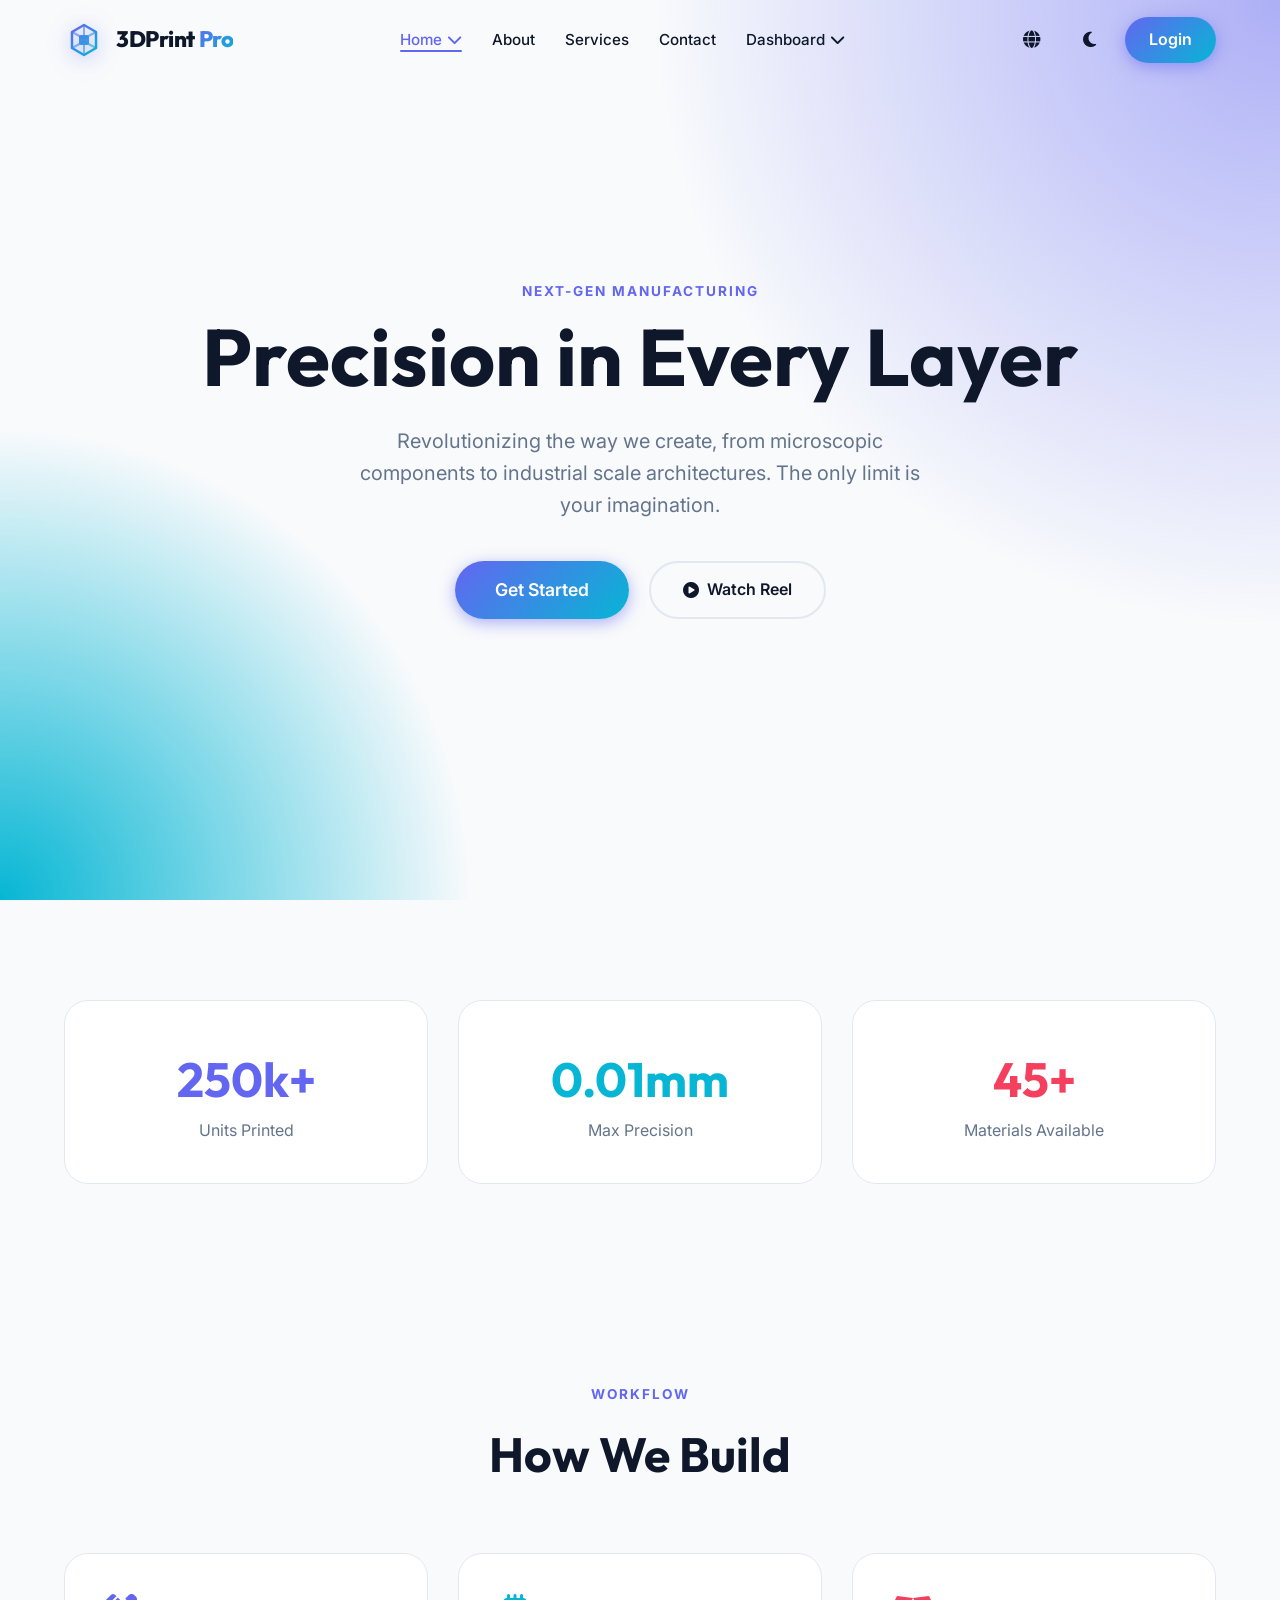
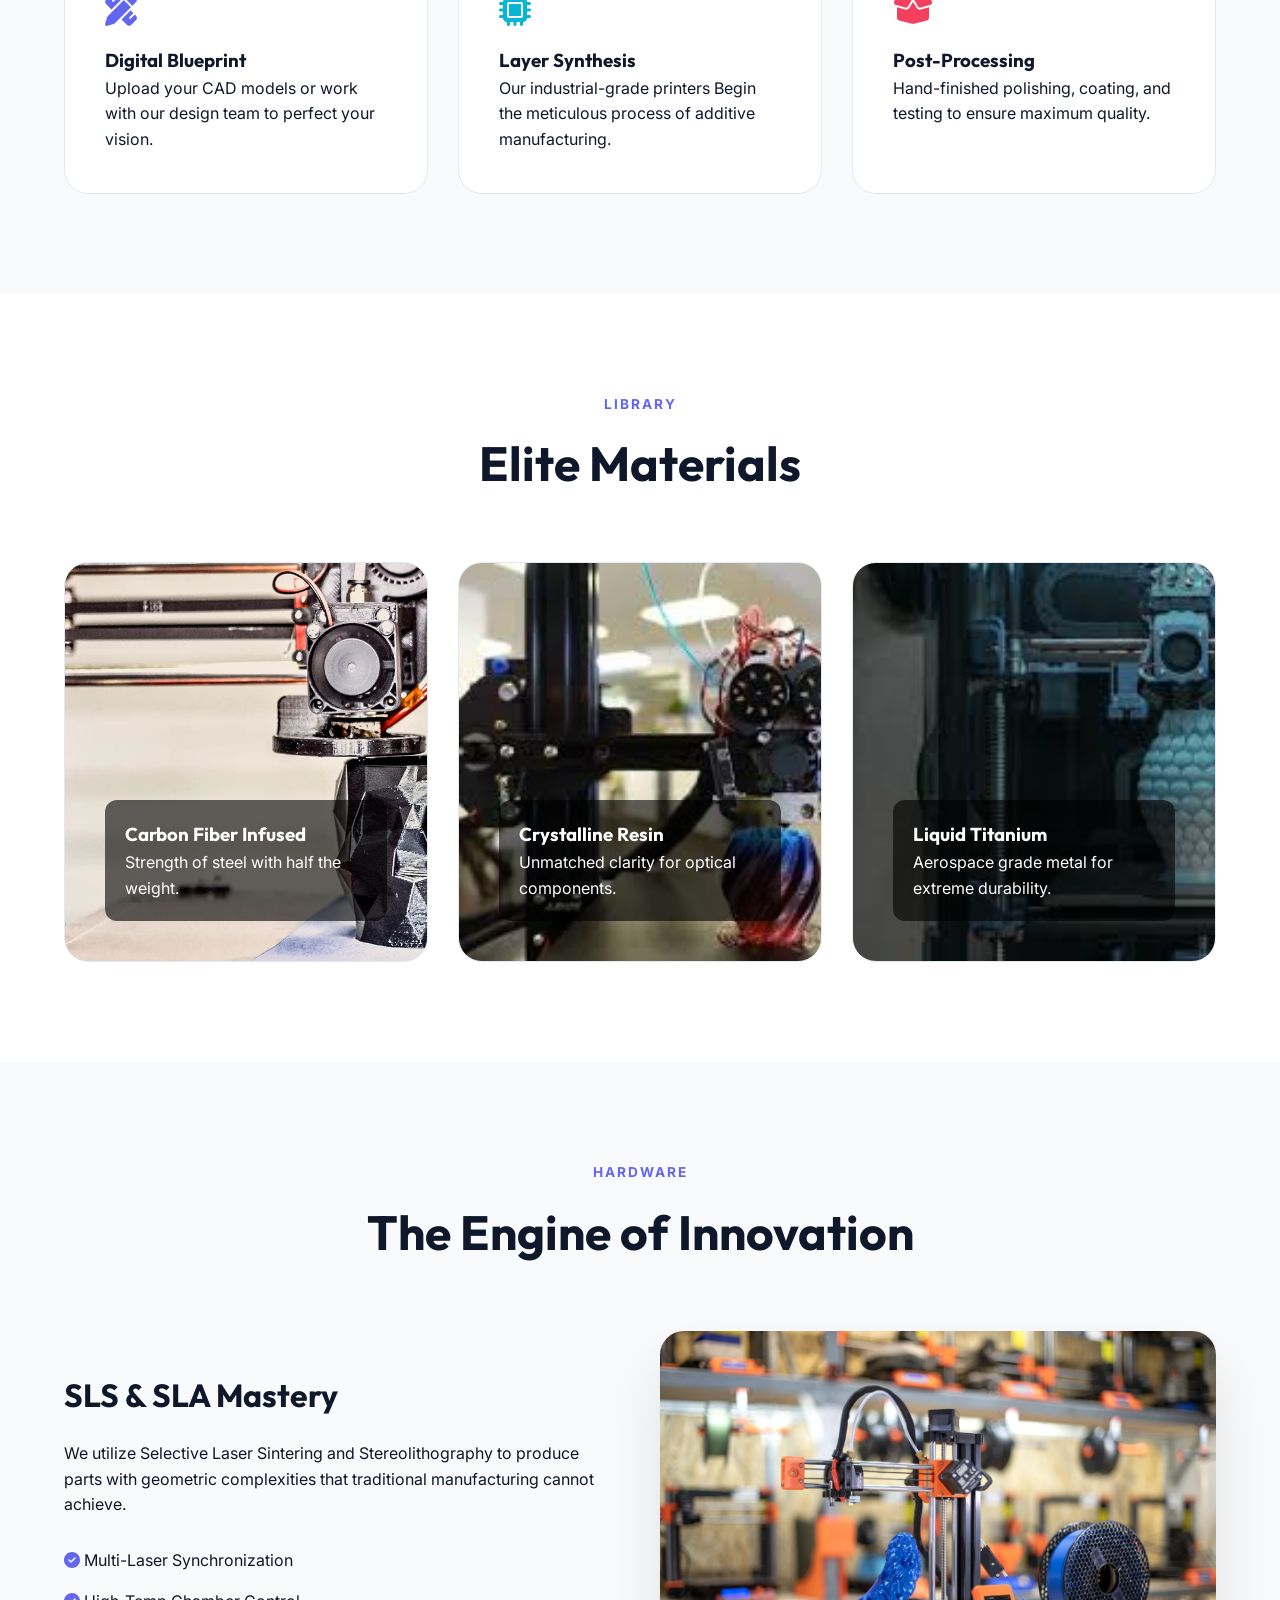
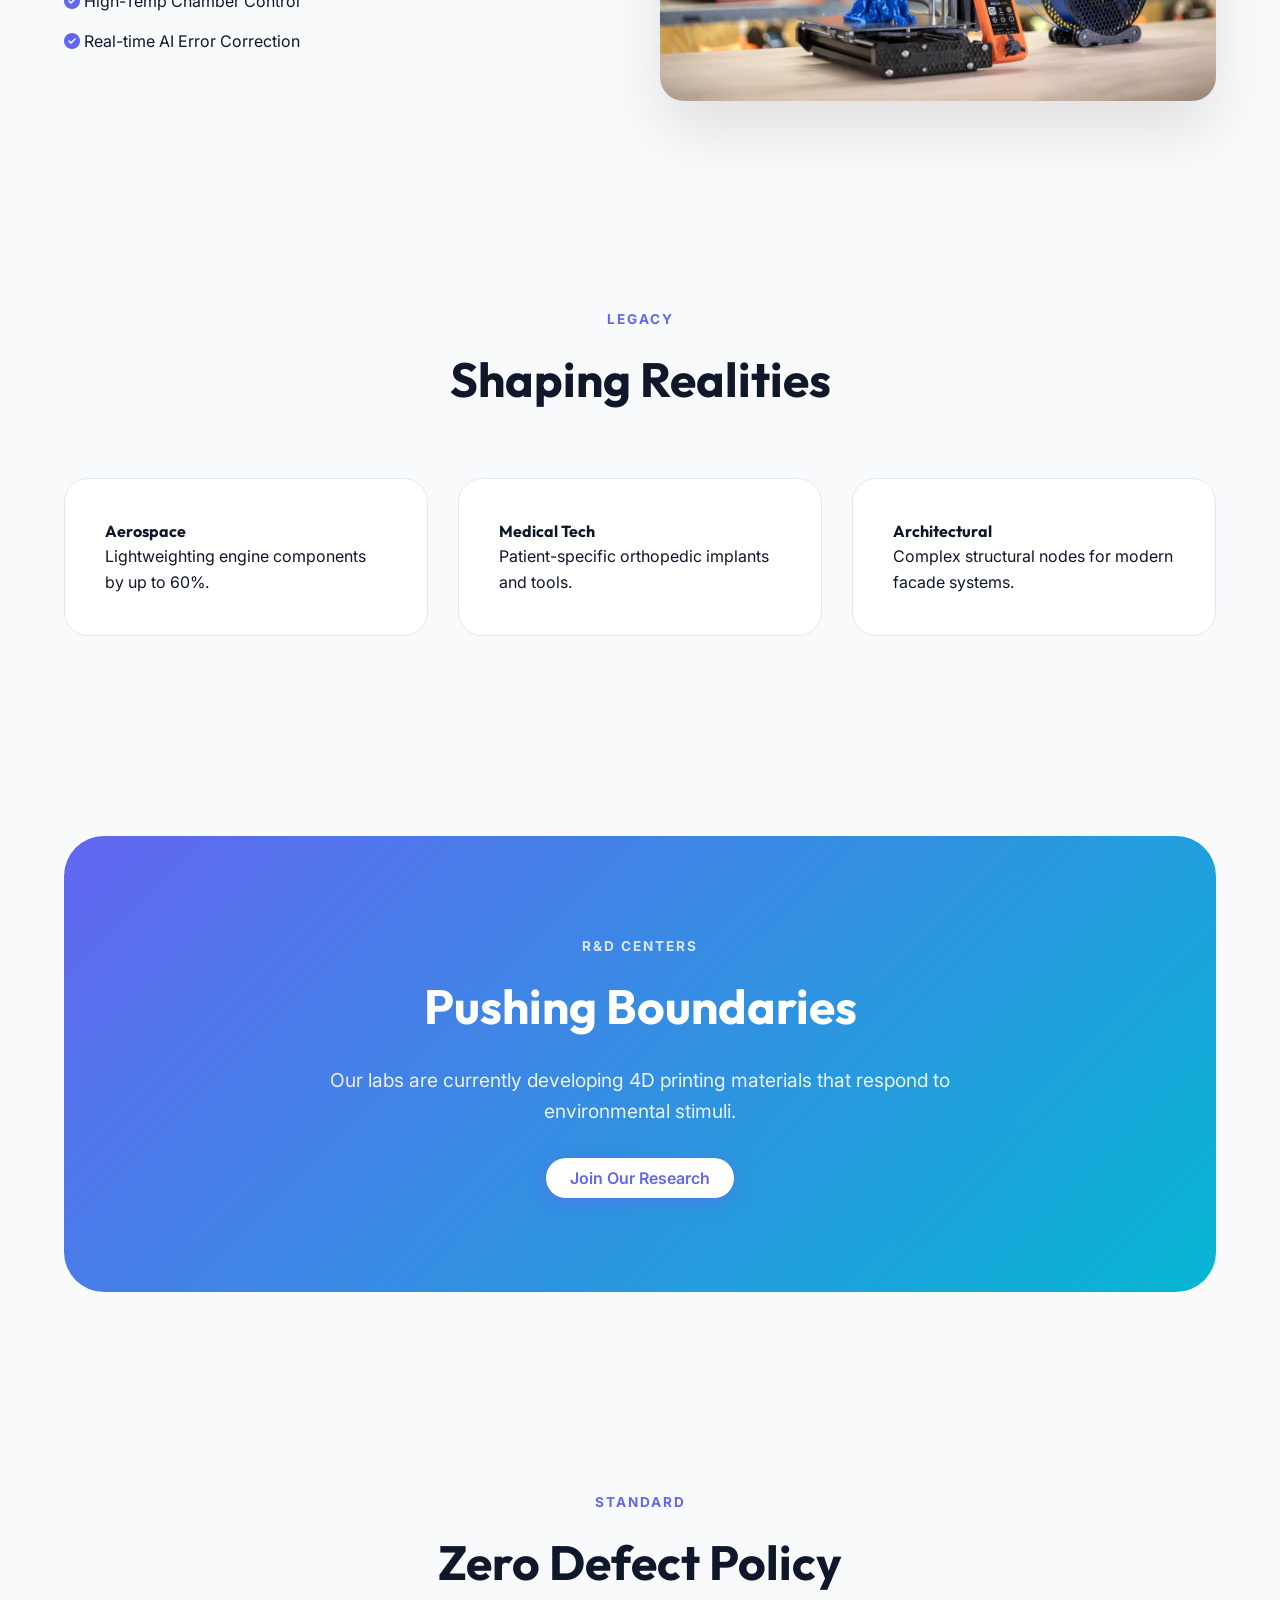
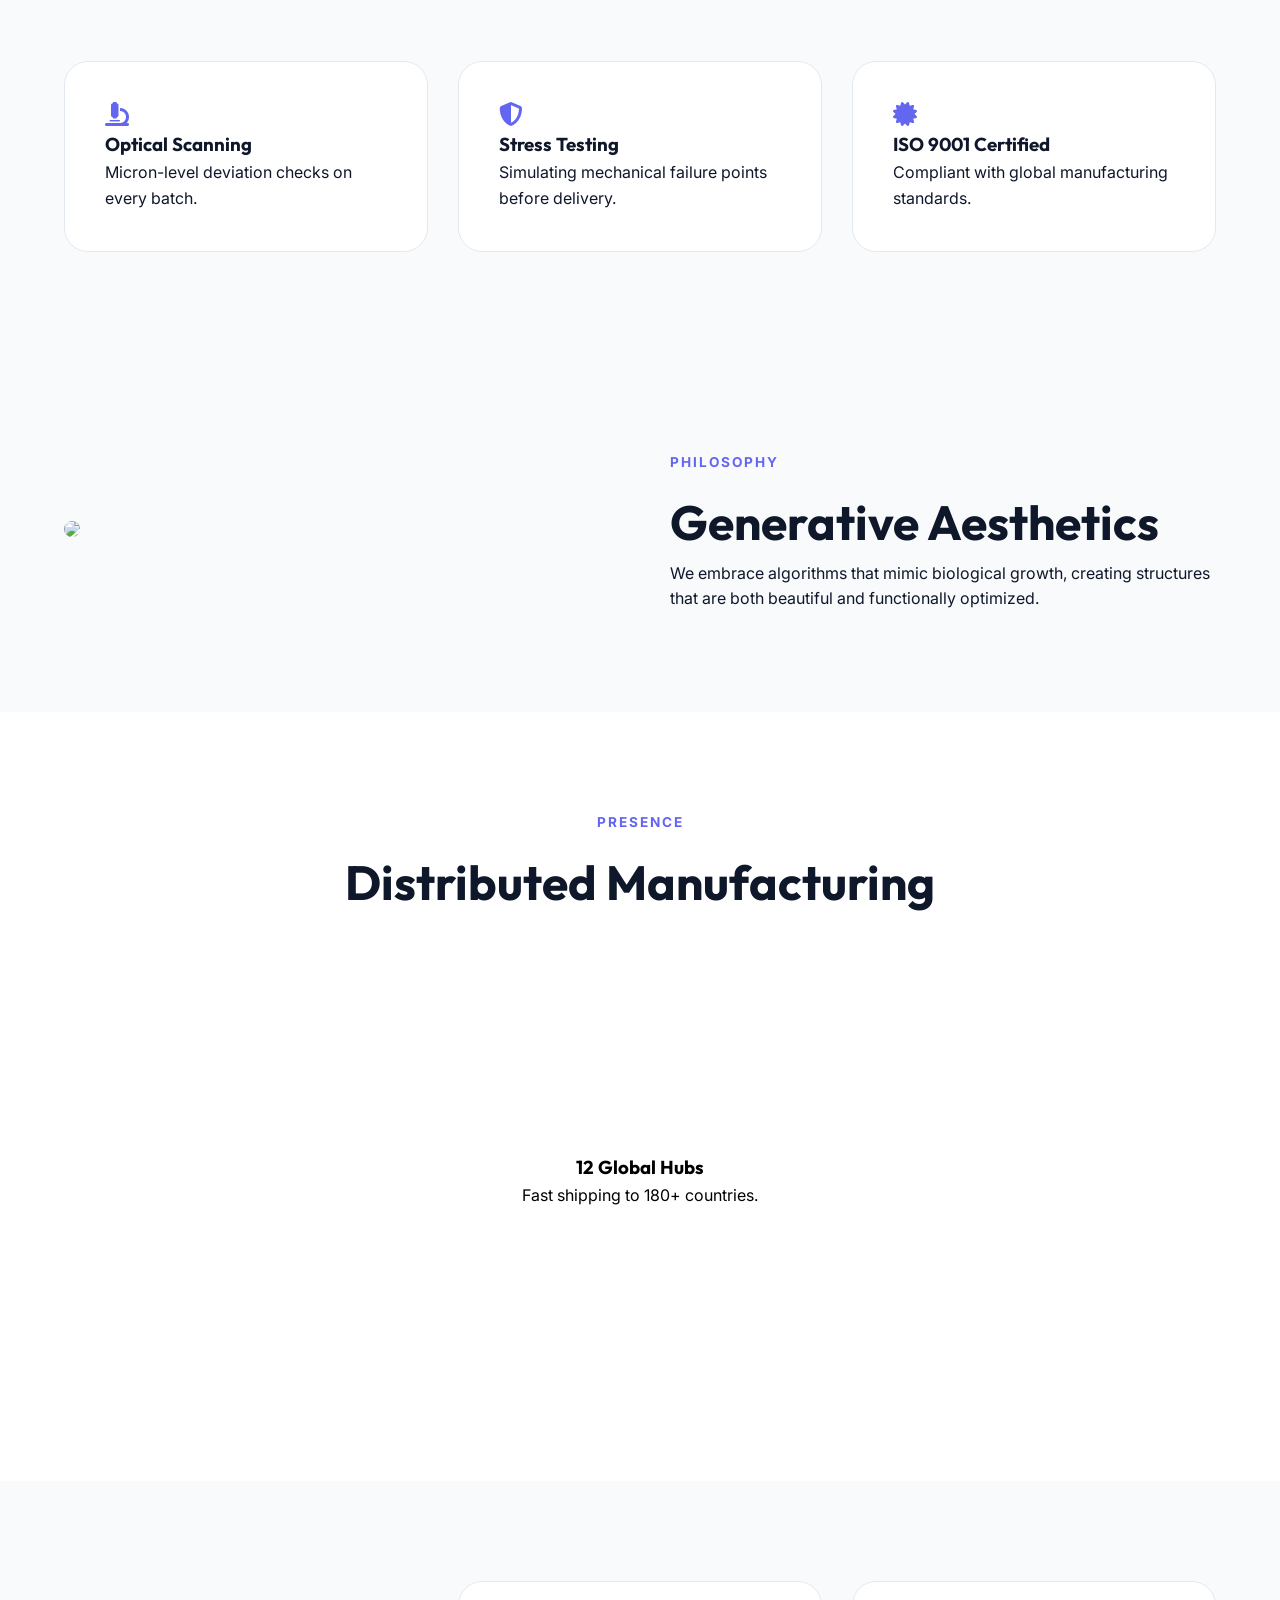
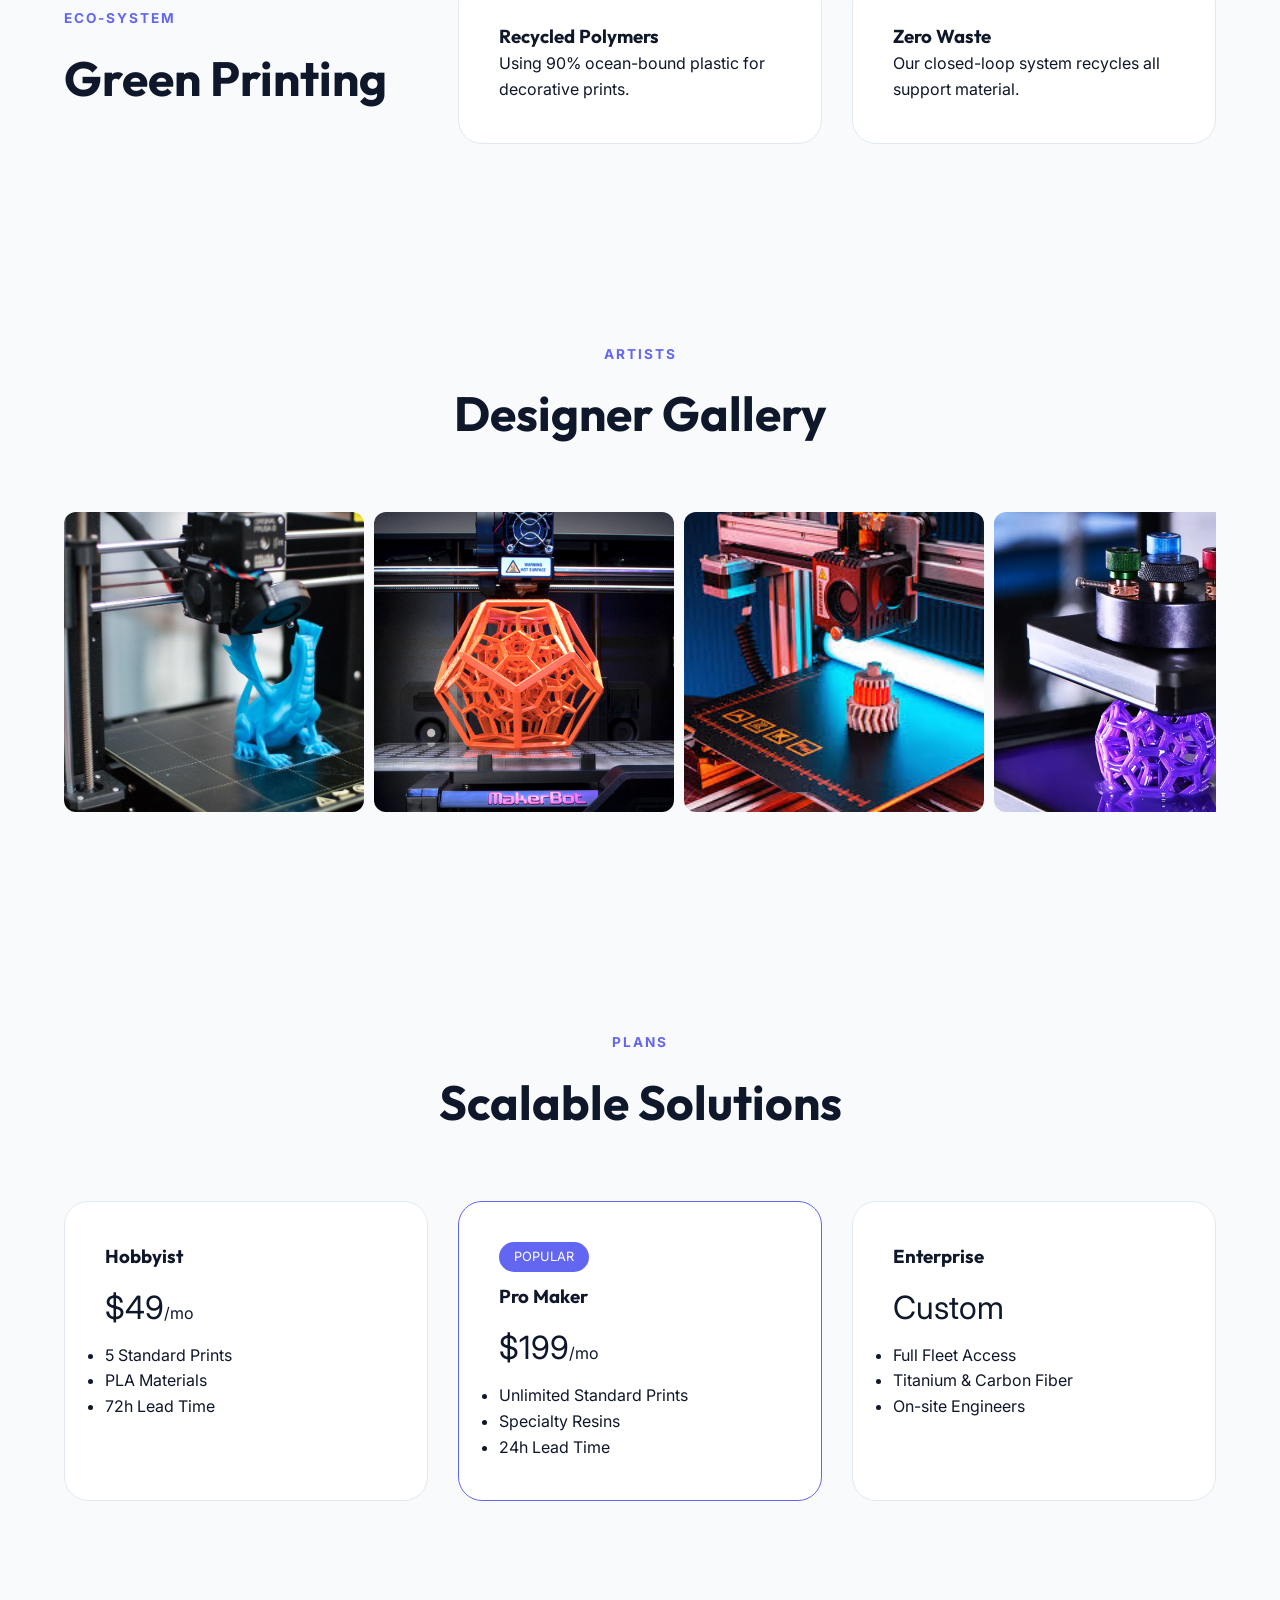
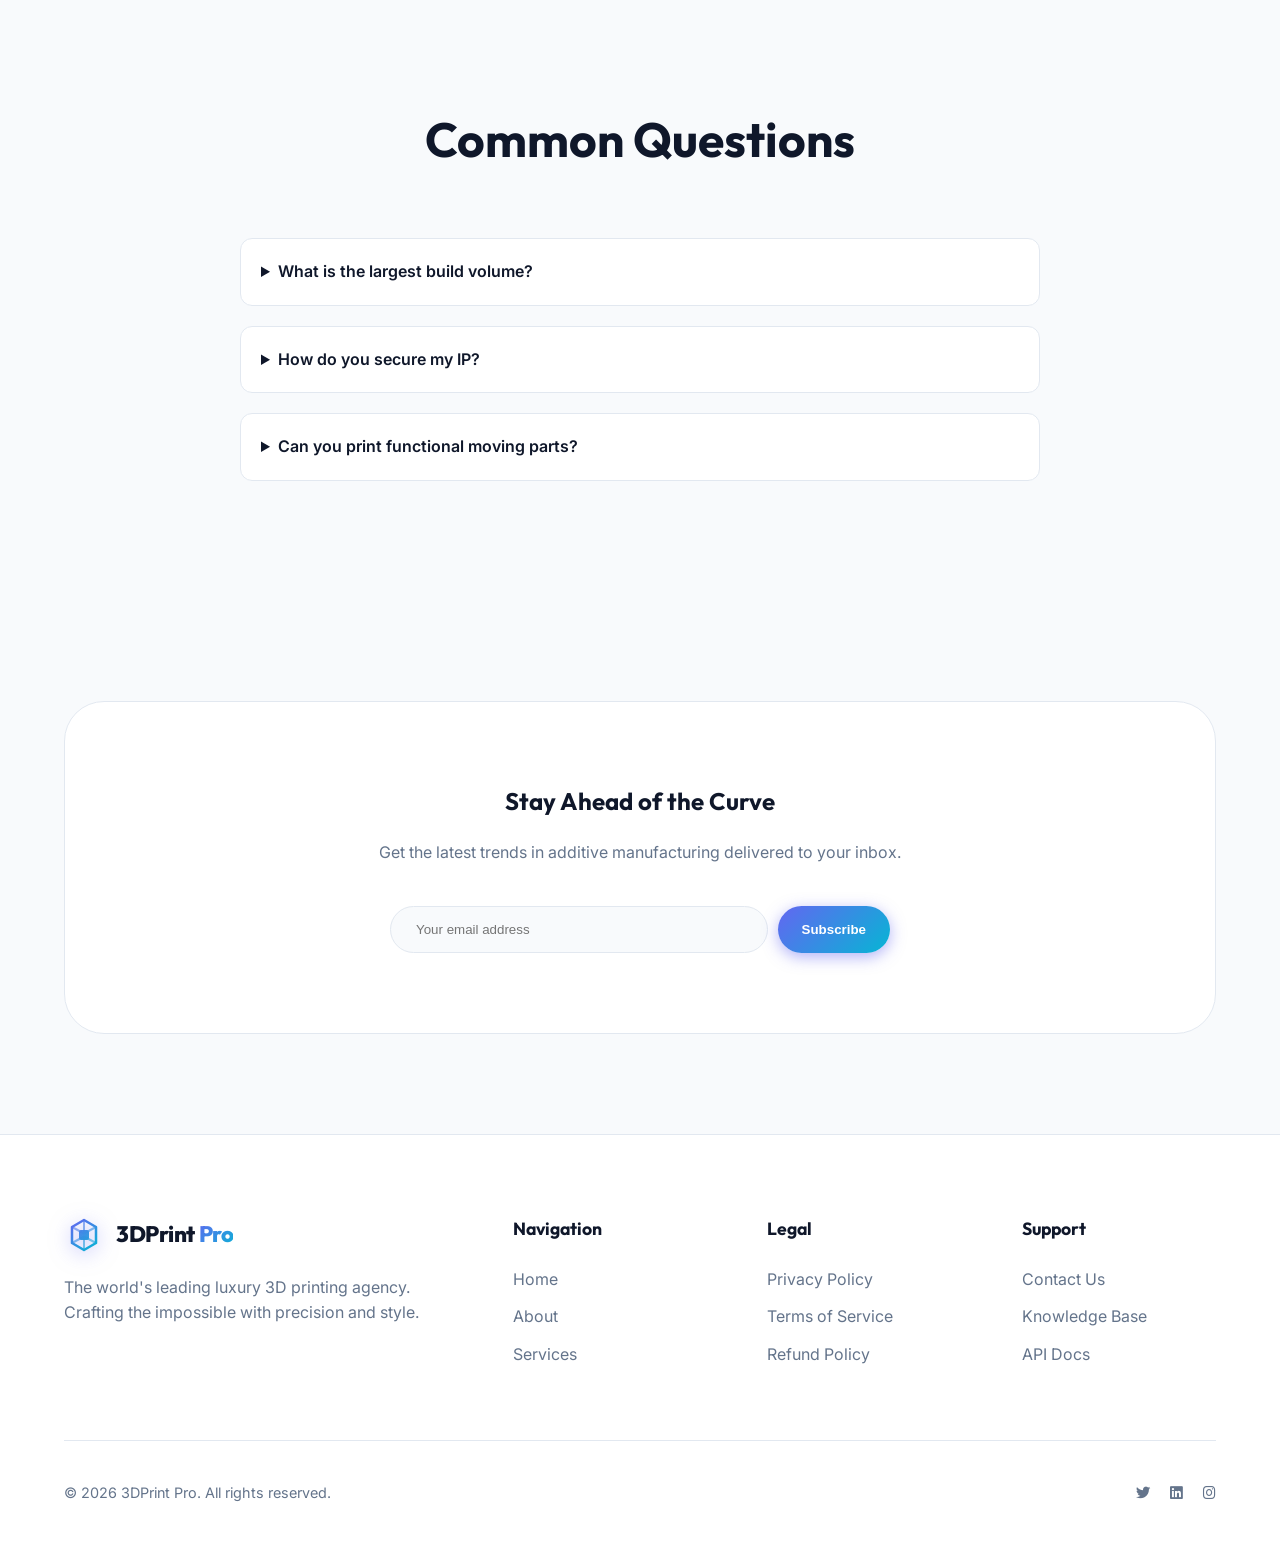
==== commit e5924d44: "vada mapla" ====
--- a/index.html
+++ b/index.html
@@ -5,7 +5,7 @@
     <meta charset="UTF-8">
     <meta name="viewport" content="width=device-width, initial-scale=1.0">
     <title>3DPrint Pro | The Future of Manufacturing</title>
-    <link rel="icon" type="image/png" href="logo.png">
+    <link rel="icon" type="image/svg+xml" href="logo-icon.svg">
     <meta name="description"
         content="Premium 3D printing services with industrial precision and luxury design. Explore the future of additive manufacturing.">
     <style>
@@ -29,12 +29,13 @@
 
     <header>
         <a href="index.html" class="logo">
-            <img src="logo.png" alt="3DPrint Pro Logo" style="height: 42px; width: auto;">
+            <img src="logo-icon.svg" alt="3DPrint Pro" class="logo-icon">
+            <span class="logo-text">3DPrint <span class="text-accent">Pro</span></span>
         </a>
 
         <nav>
             <div class="nav-item">
-                <a href="index.html" class="nav-link">Home <i class="fas fa-chevron-down"></i></a>
+                <a href="index.html" class="nav-link active">Home <i class="fas fa-chevron-down"></i></a>
                 <div class="dropdown">
                     <a href="index.html" class="dropdown-link">Home 1</a>
                     <a href="home2.html" class="dropdown-link">Home 2</a>
@@ -72,7 +73,7 @@
     <div class="mobile-nav" id="mobile-nav">
         <div class="mobile-nav-overlay" id="mobile-nav-overlay"></div>
         <div class="mobile-nav-drawer">
-            <button class="mobile-nav-link" onclick="toggleMobileSub('home-sub',this)">
+            <button class="mobile-nav-link active" onclick="toggleMobileSub('home-sub',this)">
                 Home <i class="fas fa-chevron-down"></i>
             </button>
             <div class="mobile-sub-group" id="home-sub">
@@ -105,9 +106,9 @@
                     only limit is your imagination.</p>
                 <div style="display: flex; gap: 20px; justify-content: center; flex-wrap: wrap;">
                     <a href="#" class="login-btn" style="padding: 15px 40px; font-size: 1.1rem;">Get Started</a>
-                    <a href="#" class="icon-btn"
-                        style="width: auto; padding: 0 20px; border: 1px solid var(--border); border-radius: 30px;">Watch
-                        Reel</a>
+                    <a href="#" class="secondary-btn">
+                        <i class="fas fa-play-circle"></i> Watch Reel
+                    </a>
                 </div>
             </div>
         </section>
@@ -165,21 +166,21 @@
             </div>
             <div class="grid-3">
                 <div class="card explorer-card"
-                    style="background: url('https://images.unsplash.com/photo-1581092160562-40aa08e78837?auto=format&fit=crop&w=800&q=80'); background-size: cover; min-height: 400px; display: flex; align-items: flex-end; color: white;">
+                    style="background: url('d1.webp'); background-size: cover; min-height: 400px; display: flex; align-items: flex-end; color: white;">
                     <div style="background: rgba(0,0,0,0.6); padding: 20px; border-radius: 12px; width: 100%;">
                         <h3>Carbon Fiber Infused</h3>
                         <p>Strength of steel with half the weight.</p>
                     </div>
                 </div>
                 <div class="card explorer-card"
-                    style="background: url('https://images.unsplash.com/photo-1534067783941-51c9c23ecefd?auto=format&fit=crop&w=800&q=80'); background-size: cover; min-height: 400px; display: flex; align-items: flex-end; color: white;">
+                    style="background: url('d2.jpg'); background-size: cover; min-height: 400px; display: flex; align-items: flex-end; color: white;">
                     <div style="background: rgba(0,0,0,0.6); padding: 20px; border-radius: 12px; width: 100%;">
                         <h3>Crystalline Resin</h3>
                         <p>Unmatched clarity for optical components.</p>
                     </div>
                 </div>
                 <div class="card explorer-card"
-                    style="background: url('https://images.unsplash.com/photo-1518709268805-4e9042af9f23?auto=format&fit=crop&w=800&q=80'); background-size: cover; min-height: 400px; display: flex; align-items: flex-end; color: white;">
+                    style="background: url('d3.jpg'); background-size: cover; min-height: 400px; display: flex; align-items: flex-end; color: white;">
                     <div style="background: rgba(0,0,0,0.6); padding: 20px; border-radius: 12px; width: 100%;">
                         <h3>Liquid Titanium</h3>
                         <p>Aerospace grade metal for extreme durability.</p>
@@ -434,7 +435,8 @@
         <div class="footer-grid">
             <div class="footer-about">
                 <a href="index.html" class="logo footer-logo">
-                    <img src="logo.png" alt="3DPrint Pro Logo" style="height: 48px; width: auto;">
+                    <img src="logo-icon.svg" alt="3DPrint Pro" class="logo-icon">
+                    <span class="logo-text">3DPrint <span class="text-accent">Pro</span></span>
                 </a>
                 <p style="color: var(--text-muted);">The world's leading luxury 3D printing agency. Crafting the
                     impossible with precision and style.</p>
--- a/index.css
+++ b/index.css
@@ -13,6 +13,10 @@
     --border: #e2e8f0;
     --header-bg: rgba(255, 255, 255, 0.8);
 
+    /* Brand Identity */
+    --logo-primary: #6366f1;
+    --logo-secondary: #06b6d4;
+
     /* Transitions */
     --transition: all 0.3s cubic-bezier(0.4, 0, 0.2, 1);
 }
@@ -173,18 +177,39 @@
 .logo {
     display: flex;
     align-items: center;
-    gap: 10px;
-    font-size: 1.5rem;
+    gap: 12px;
+    font-size: 1.4rem;
     font-weight: 800;
-    color: var(--primary);
+    color: var(--text-main);
     text-decoration: none;
-}
-
-.logo span {
-    background: linear-gradient(135deg, var(--primary), var(--secondary));
+    transition: var(--transition);
+}
+
+.logo-icon {
+    height: 40px;
+    width: auto;
+    filter: drop-shadow(0 4px 10px var(--primary-glow));
+    transition: var(--transition);
+}
+
+.logo:hover .logo-icon {
+    transform: scale(1.1) rotate(5deg);
+}
+
+.logo-text {
+    font-family: 'Outfit', sans-serif;
+    letter-spacing: -0.5px;
+    display: flex;
+    align-items: center;
+}
+
+.logo-text .text-accent {
+    color: var(--logo-primary);
+    background: linear-gradient(135deg, var(--logo-primary), var(--logo-secondary));
     -webkit-background-clip: text;
     background-clip: text;
     -webkit-text-fill-color: transparent;
+    margin-left: 4px;
 }
 
 /* Navigation */
@@ -210,8 +235,24 @@
     gap: 5px;
 }
 
-.nav-link:hover {
+.nav-link:hover,
+.nav-link.active {
     color: var(--primary);
+}
+
+.nav-link.active {
+    position: relative;
+}
+
+.nav-link.active::after {
+    content: '';
+    position: absolute;
+    bottom: 0;
+    left: 0;
+    width: 100%;
+    height: 2px;
+    background: var(--primary);
+    border-radius: 2px;
 }
 
 /* Dropdowns */
@@ -290,7 +331,7 @@
 }
 
 .login-btn {
-    background: linear-gradient(135deg, var(--primary), var(--secondary));
+    background: linear-gradient(135deg, var(--logo-primary), var(--logo-secondary));
     color: white;
     padding: 10px 24px;
     border-radius: 30px;
@@ -303,6 +344,27 @@
 .login-btn:hover {
     transform: translateY(-2px);
     box-shadow: 0 6px 20px var(--primary-glow);
+}
+
+.secondary-btn {
+    padding: 12px 32px;
+    border-radius: 30px;
+    border: 2px solid var(--border);
+    color: var(--text-main);
+    text-decoration: none !important;
+    font-weight: 600;
+    transition: var(--transition);
+    display: flex;
+    align-items: center;
+    gap: 8px;
+    background: transparent;
+}
+
+.secondary-btn:hover {
+    border-color: var(--primary);
+    color: var(--primary);
+    transform: translateY(-2px);
+    box-shadow: 0 5px 15px rgba(0, 0, 0, 0.05);
 }
 
 /* Hero Section */
@@ -579,6 +641,11 @@
     color: var(--primary);
 }
 
+.mobile-nav-link.active {
+    border-left: 3px solid var(--primary);
+    padding-left: 15px;
+}
+
 .mobile-sub-link {
     display: block;
     padding: 10px 15px;
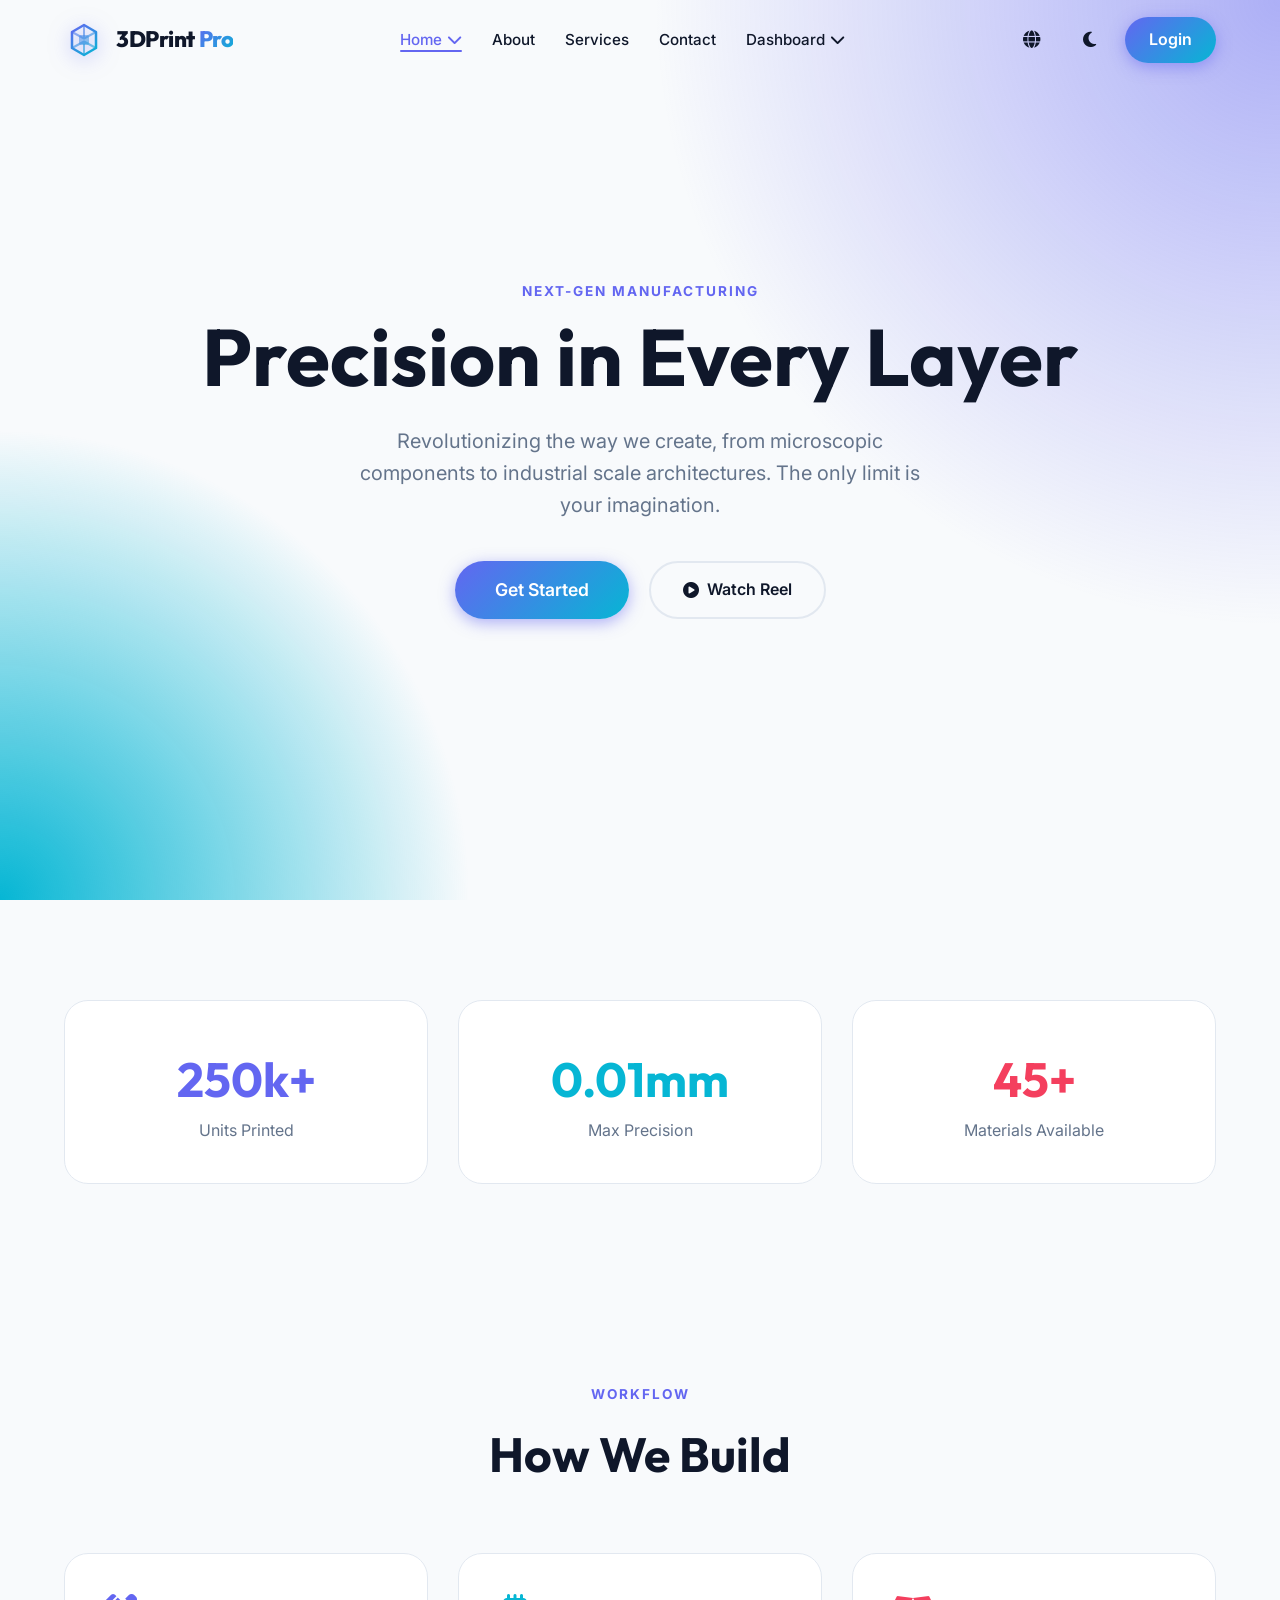
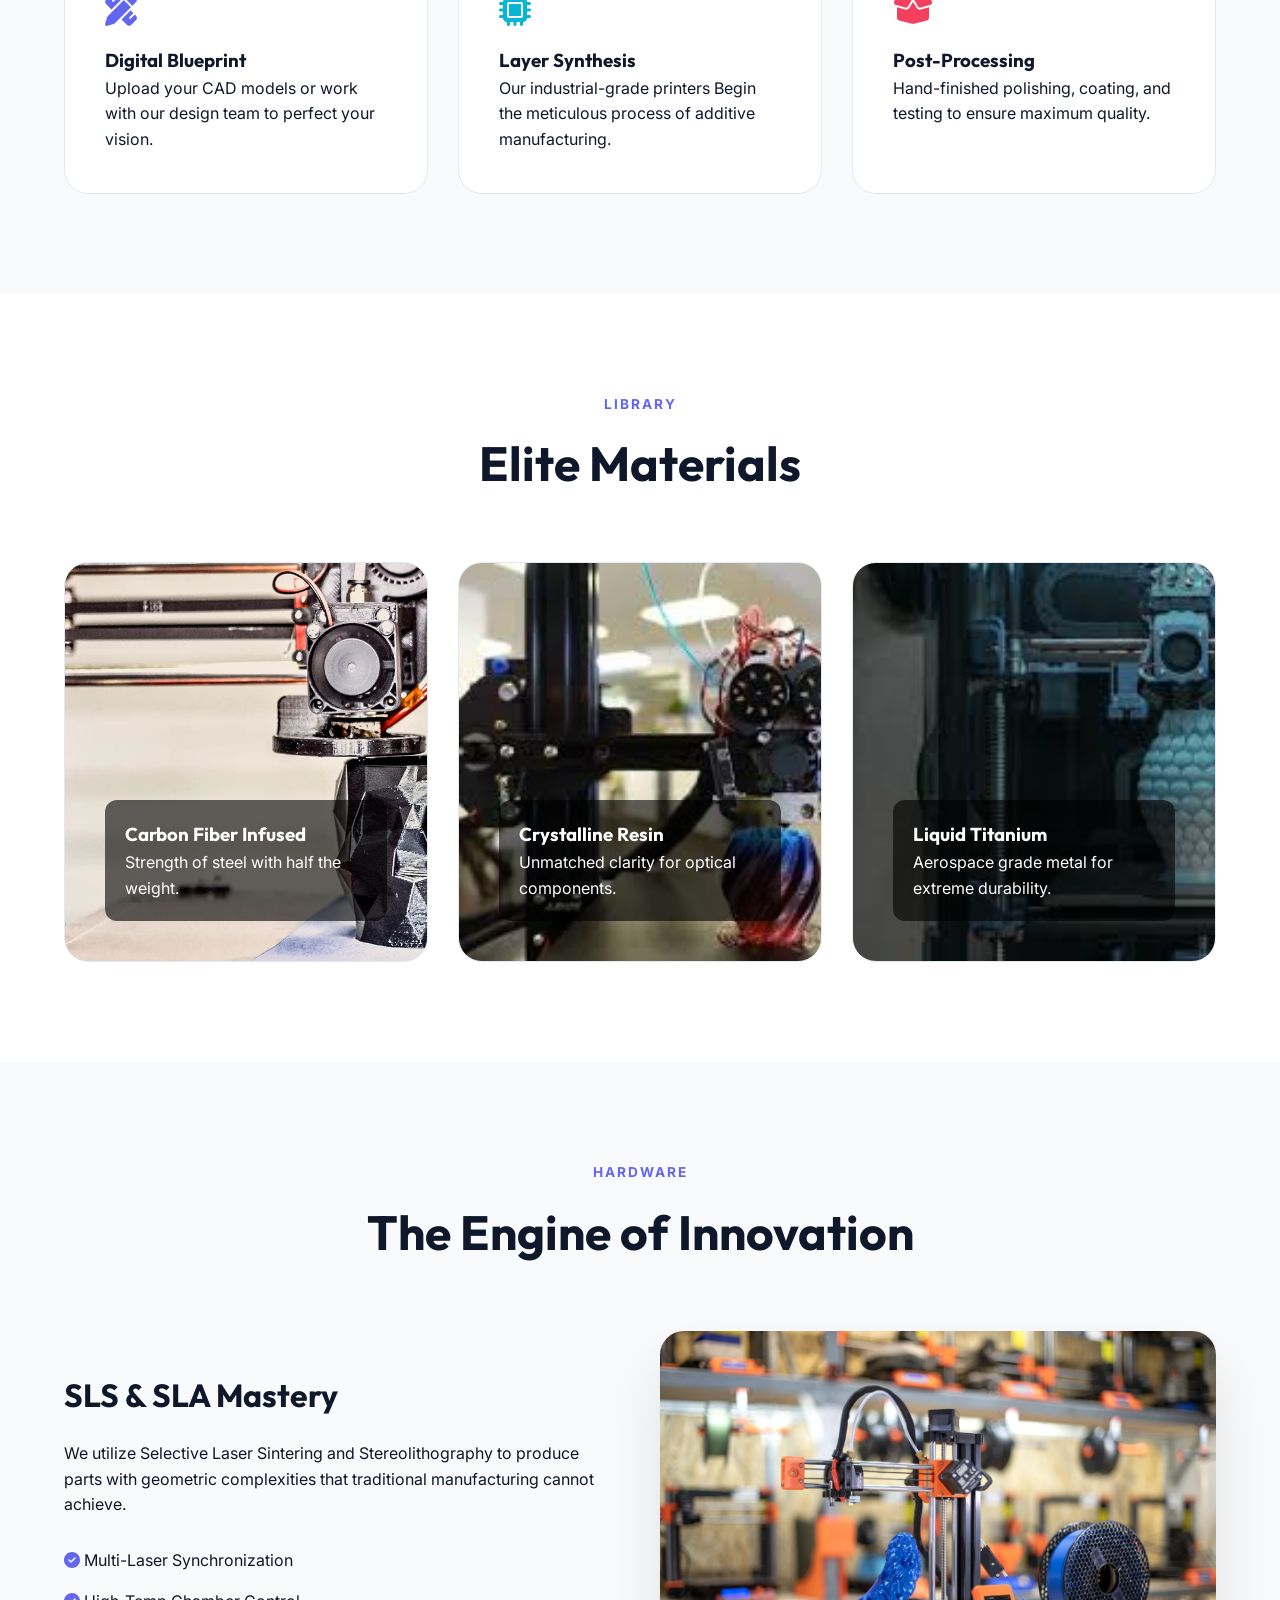
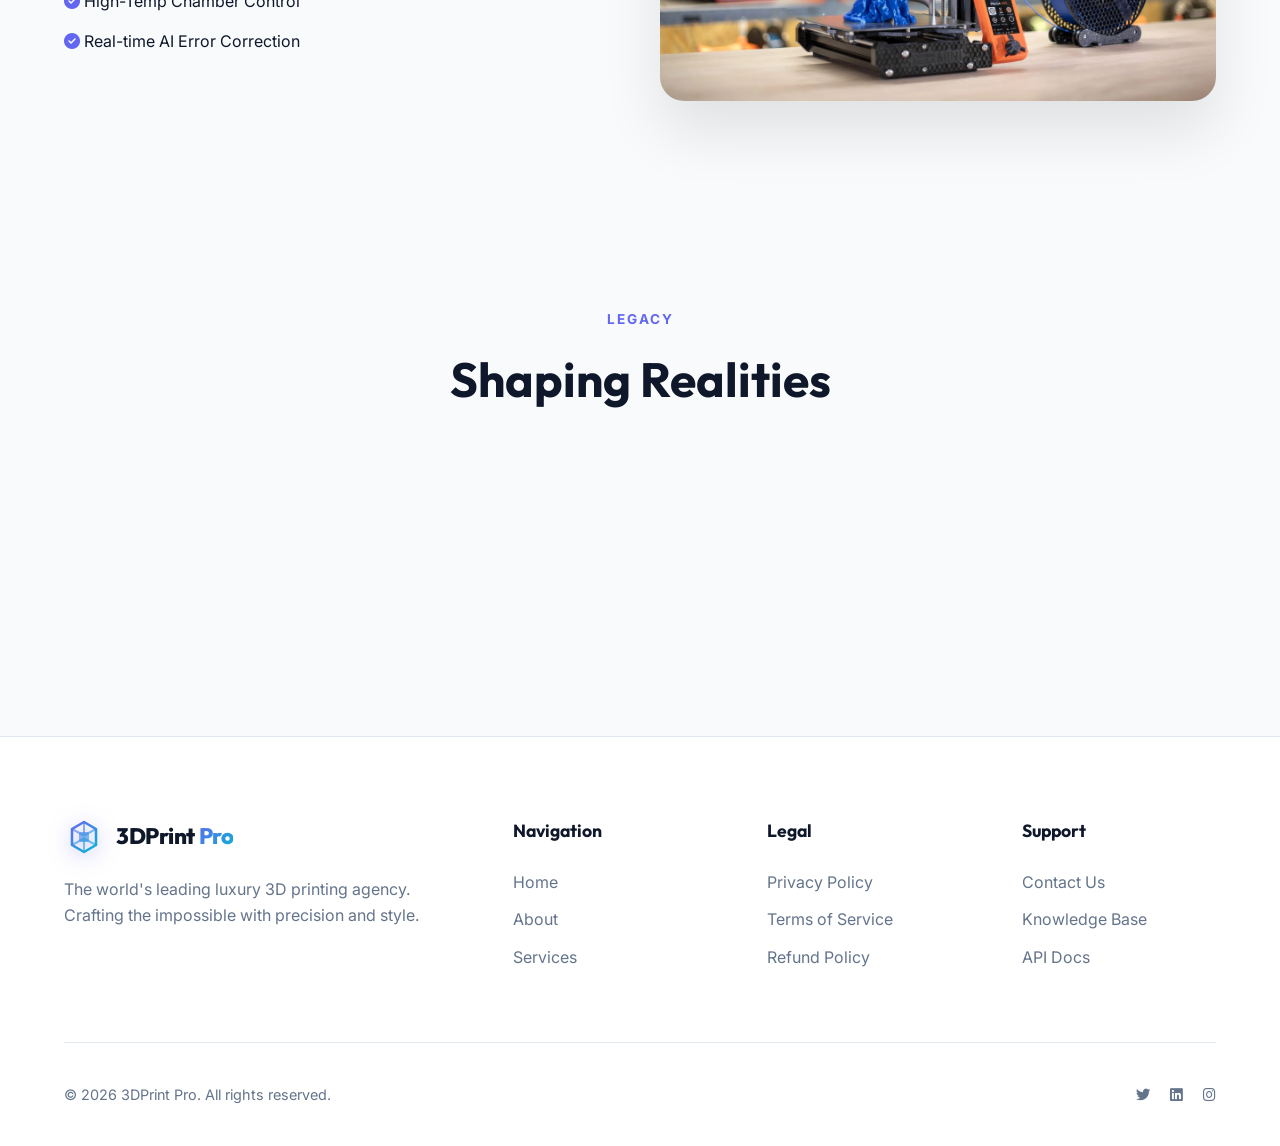
==== commit 4bb638e9: "fff" ====
--- a/index.html
+++ b/index.html
@@ -235,197 +235,6 @@
                 <div class="card">
                     <h4>Architectural</h4>
                     <p>Complex structural nodes for modern facade systems.</p>
-                </div>
-            </div>
-        </section>
-
-        <!-- Section 7: Innovation Lab -->
-        <section id="lab">
-            <div
-                style="background: linear-gradient(135deg, var(--primary), var(--secondary)); border-radius: 40px; padding: 100px 10%; color: white; text-align: center;">
-                <span class="section-tag" style="color: rgba(255,255,255,0.8);">R&D Centers</span>
-                <h2 class="section-title" style="color: white;">Pushing Boundaries</h2>
-                <p style="font-size: 1.2rem; max-width: 700px; margin: 20px auto 40px; opacity: 0.9;">Our labs are
-                    currently developing 4D printing materials that respond to environmental stimuli.</p>
-                <a href="#" class="login-btn" style="background: white; color: var(--primary);">Join Our Research</a>
-            </div>
-        </section>
-
-        <!-- Section 8: Quality Assurance -->
-        <section id="quality">
-            <div class="section-head">
-                <span class="section-tag">Standard</span>
-                <h2 class="section-title">Zero Defect Policy</h2>
-            </div>
-            <div class="grid-3">
-                <div class="card">
-                    <i class="fas fa-microscope" style="font-size: 1.5rem; color: var(--primary);"></i>
-                    <h3>Optical Scanning</h3>
-                    <p>Micron-level deviation checks on every batch.</p>
-                </div>
-                <div class="card">
-                    <i class="fas fa-shield-alt" style="font-size: 1.5rem; color: var(--primary);"></i>
-                    <h3>Stress Testing</h3>
-                    <p>Simulating mechanical failure points before delivery.</p>
-                </div>
-                <div class="card">
-                    <i class="fas fa-certificate" style="font-size: 1.5rem; color: var(--primary);"></i>
-                    <h3>ISO 9001 Certified</h3>
-                    <p>Compliant with global manufacturing standards.</p>
-                </div>
-            </div>
-        </section>
-
-        <!-- Section 9: Design Principles -->
-        <section id="principles">
-            <div style="display: flex; align-items: center; gap: 60px; flex-wrap: wrap-reverse;">
-                <div style="flex: 1; min-width: 300px;">
-                    <img src="https://images.unsplash.com/photo-1563986768609-322da13575f3?auto=format&fit=crop&w=800&q=80"
-                        style="width: 100%; border-radius: 24px;">
-                </div>
-                <div style="flex: 1; min-width: 300px;">
-                    <span class="section-tag">Philosophy</span>
-                    <h2 class="section-title">Generative Aesthetics</h2>
-                    <p>We embrace algorithms that mimic biological growth, creating structures that are both beautiful
-                        and functionally optimized.</p>
-                </div>
-            </div>
-        </section>
-
-        <!-- Section 10: Global Network -->
-        <section id="network" style="background: var(--bg-card);">
-            <div class="section-head">
-                <span class="section-tag">Presence</span>
-                <h2 class="section-title">Distributed Manufacturing</h2>
-            </div>
-            <div
-                style="height: clamp(200px, 40vw, 400px); background: url('https://images.unsplash.com/photo-1521295121783-8a321d551ad2?auto=format&fit=crop&w=1200&q=80'); background-size: cover; border-radius: 24px; display: flex; align-items: center; justify-content: center; overflow: hidden;">
-                <div
-                    style="background: rgba(255,255,255,0.9); padding: clamp(20px, 4vw, 40px); border-radius: 20px; text-align: center; color: #000; max-width: 90%;">
-                    <h3>12 Global Hubs</h3>
-                    <p>Fast shipping to 180+ countries.</p>
-                </div>
-            </div>
-        </section>
-
-        <!-- Section 11: Sustainability -->
-        <section id="green">
-            <div class="grid-3" style="align-items: center;">
-                <div>
-                    <span class="section-tag">Eco-System</span>
-                    <h2 class="section-title">Green Printing</h2>
-                </div>
-                <div class="card">
-                    <h3>Recycled Polymers</h3>
-                    <p>Using 90% ocean-bound plastic for decorative prints.</p>
-                </div>
-                <div class="card">
-                    <h3>Zero Waste</h3>
-                    <p>Our closed-loop system recycles all support material.</p>
-                </div>
-            </div>
-        </section>
-
-        <!-- Section 12: Community Showcase -->
-        <section id="community">
-            <div class="section-head">
-                <span class="section-tag">Artists</span>
-                <h2 class="section-title">Designer Gallery</h2>
-            </div>
-            <div style="display: flex; gap: 10px; overflow-x: auto; padding-bottom: 20px;">
-                <div style="min-width: 300px; height: 300px; background: #eee; border-radius: 12px; overflow: hidden;">
-                    <img src="3d2.jpg"
-                        style="width: 100%; height: 100%; object-fit: cover;"></div>
-                <div style="min-width: 300px; height: 300px; background: #eee; border-radius: 12px; overflow: hidden;">
-                    <img src="3d4.webp"
-                        style="width: 100%; height: 100%; object-fit: cover;"></div>
-                <div style="min-width: 300px; height: 300px; background: #eee; border-radius: 12px; overflow: hidden;">
-                    <img src="3d3.jpg"
-                        style="width: 100%; height: 100%; object-fit: cover;"></div>
-                <div style="min-width: 300px; height: 300px; background: #eee; border-radius: 12px; overflow: hidden;">
-                    <img src="3d5.webp"
-                        style="width: 100%; height: 100%; object-fit: cover;"></div>
-            </div>
-        </section>
-
-        <!-- Section 13: Pricing -->
-        <section id="pricing">
-            <div class="section-head">
-                <span class="section-tag">Plans</span>
-                <h2 class="section-title">Scalable Solutions</h2>
-            </div>
-            <div class="grid-3">
-                <div class="card">
-                    <h3>Hobbyist</h3>
-                    <p style="font-size: 2rem; margin: 10px 0;">$49<span style="font-size: 1rem;">/mo</span></p>
-                    <ul>
-                        <li>5 Standard Prints</li>
-                        <li>PLA Materials</li>
-                        <li>72h Lead Time</li>
-                    </ul>
-                </div>
-                <div class="card" style="border-color: var(--primary); transform: scale(1.05);">
-                    <div
-                        style="background: var(--primary); color: white; padding: 5px 15px; border-radius: 20px; font-size: 0.8rem; display: inline-block; margin-bottom: 10px;">
-                        POPULAR</div>
-                    <h3>Pro Maker</h3>
-                    <p style="font-size: 2rem; margin: 10px 0;">$199<span style="font-size: 1rem;">/mo</span></p>
-                    <ul>
-                        <li>Unlimited Standard Prints</li>
-                        <li>Specialty Resins</li>
-                        <li>24h Lead Time</li>
-                    </ul>
-                </div>
-                <div class="card">
-                    <h3>Enterprise</h3>
-                    <p style="font-size: 2rem; margin: 10px 0;">Custom</p>
-                    <ul>
-                        <li>Full Fleet Access</li>
-                        <li>Titanium & Carbon Fiber</li>
-                        <li>On-site Engineers</li>
-                    </ul>
-                </div>
-            </div>
-        </section>
-
-        <!-- Section 14: FAQ -->
-        <section id="faq">
-            <div class="section-head">
-                <h2 class="section-title">Common Questions</h2>
-            </div>
-            <div style="max-width: 800px; margin: 0 auto;">
-                <details
-                    style="margin-bottom: 20px; padding: 20px; border: 1px solid var(--border); border-radius: 12px; background: var(--bg-card);">
-                    <summary style="font-weight: 600; cursor: pointer;">What is the largest build volume?</summary>
-                    <p style="margin-top: 10px;">Our industrial SLS printers can print up to 1000mm x 1000mm x 1000mm.
-                    </p>
-                </details>
-                <details
-                    style="margin-bottom: 20px; padding: 20px; border: 1px solid var(--border); border-radius: 12px; background: var(--bg-card);">
-                    <summary style="font-weight: 600; cursor: pointer;">How do you secure my IP?</summary>
-                    <p style="margin-top: 10px;">All files are encrypted and automatically purged from our servers 48
-                        hours after delivery.</p>
-                </details>
-                <details
-                    style="margin-bottom: 20px; padding: 20px; border: 1px solid var(--border); border-radius: 12px; background: var(--bg-card);">
-                    <summary style="font-weight: 600; cursor: pointer;">Can you print functional moving parts?</summary>
-                    <p style="margin-top: 10px;">Yes, using SLS technology we can print nested assemblies that function
-                        immediately out of the printer.</p>
-                </details>
-            </div>
-        </section>
-
-        <!-- Section 15: Newsletter -->
-        <section id="newsletter">
-            <div
-                style="background: var(--bg-card); padding: 80px; border-radius: 40px; border: 1px solid var(--border); text-align: center;">
-                <h2>Stay Ahead of the Curve</h2>
-                <p style="margin: 20px 0 40px; color: var(--text-muted);">Get the latest trends in additive
-                    manufacturing delivered to your inbox.</p>
-                <div style="display: flex; max-width: 500px; margin: 0 auto; gap: 10px; flex-wrap: wrap;">
-                    <input type="email" placeholder="Your email address"
-                        style="flex: 1; min-width: 0; padding: 15px 25px; border-radius: 30px; border: 1px solid var(--border); background: var(--bg-main); color: var(--text-main);">
-                    <button class="login-btn" style="border: none; cursor: pointer;">Subscribe</button>
                 </div>
             </div>
         </section>
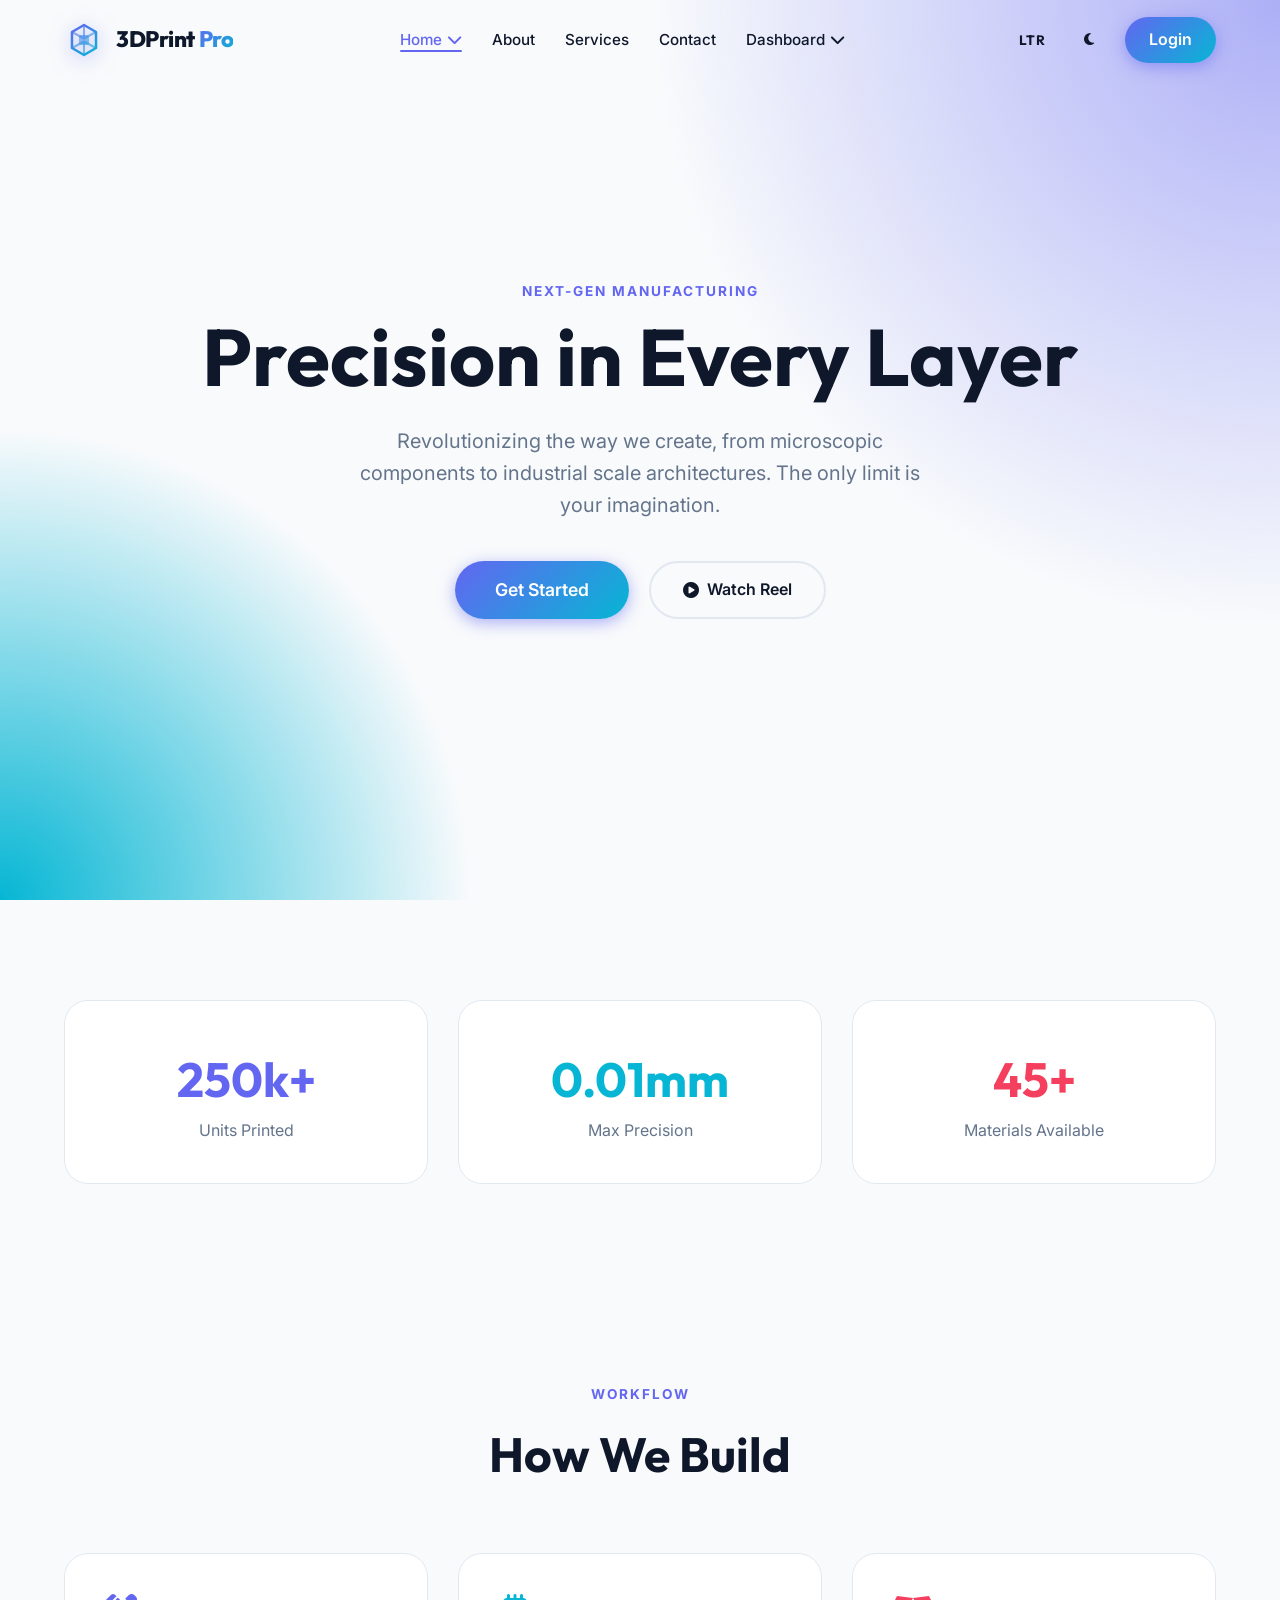
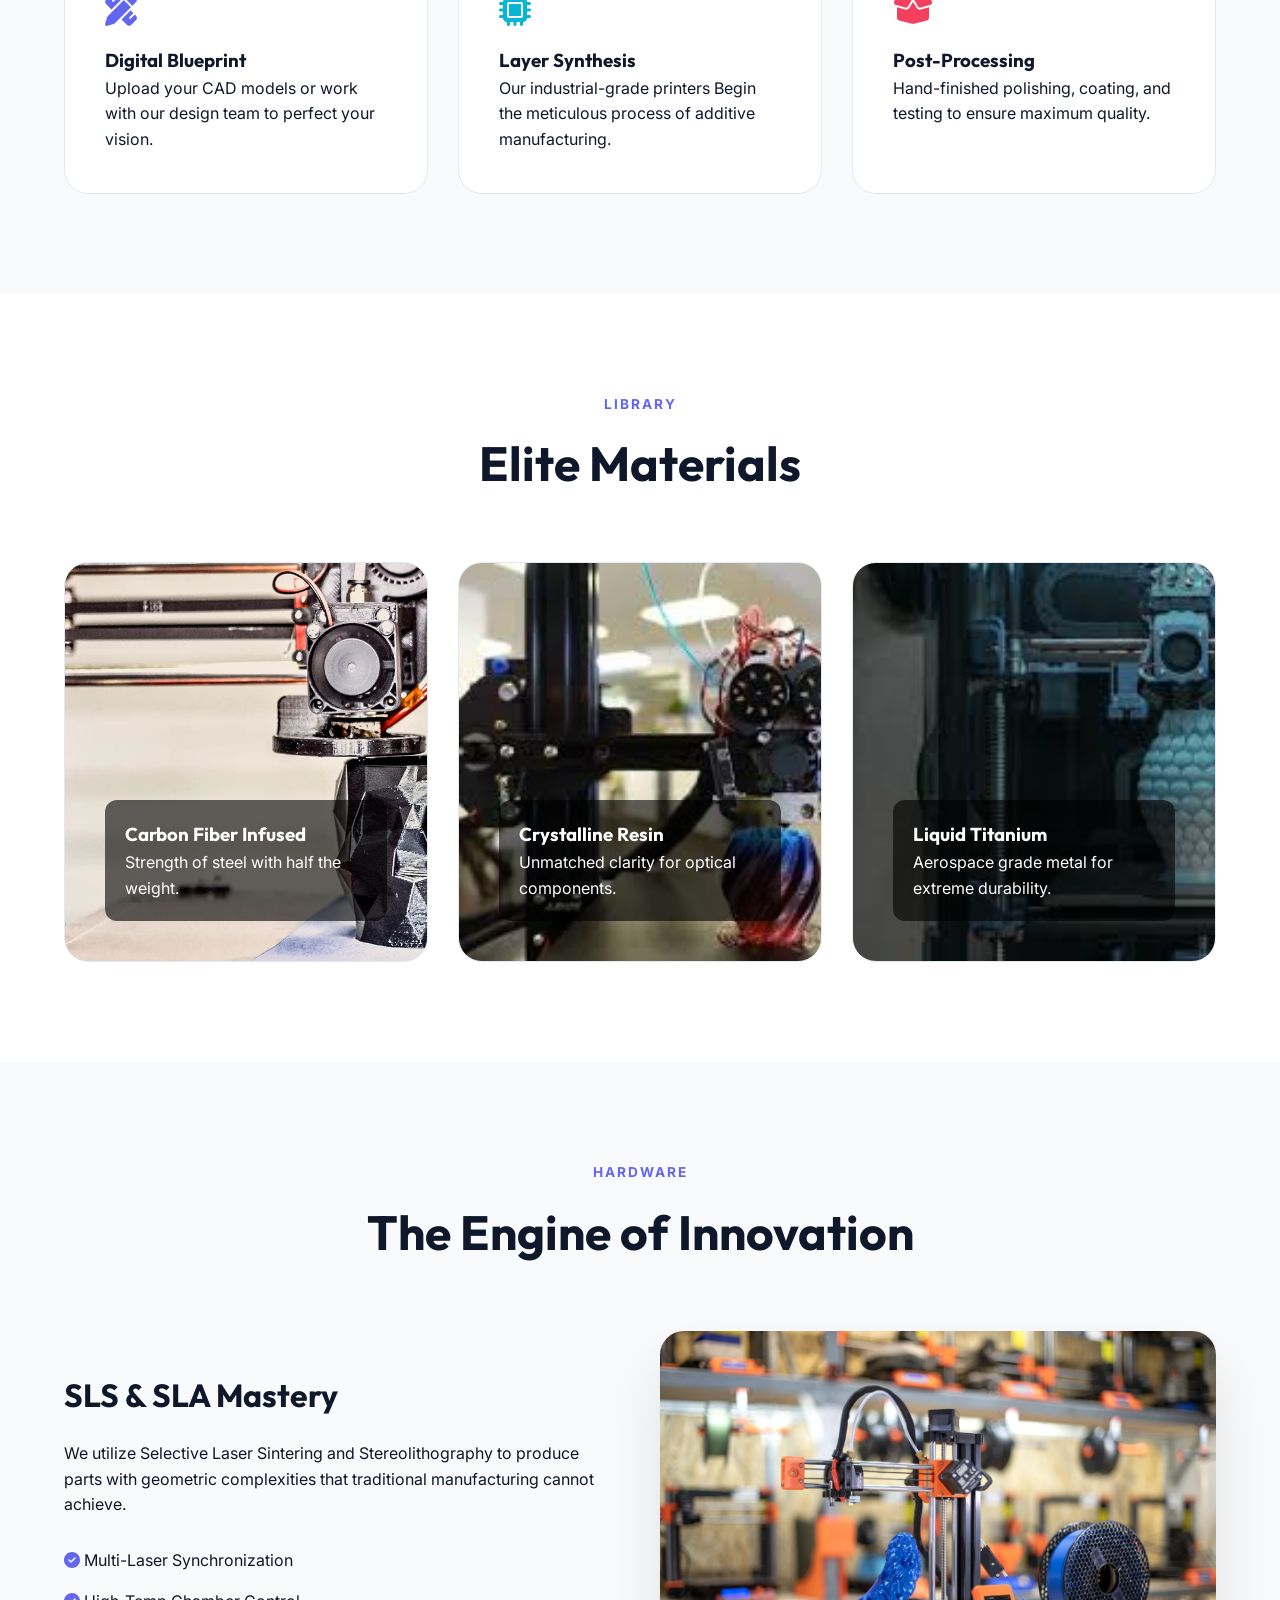
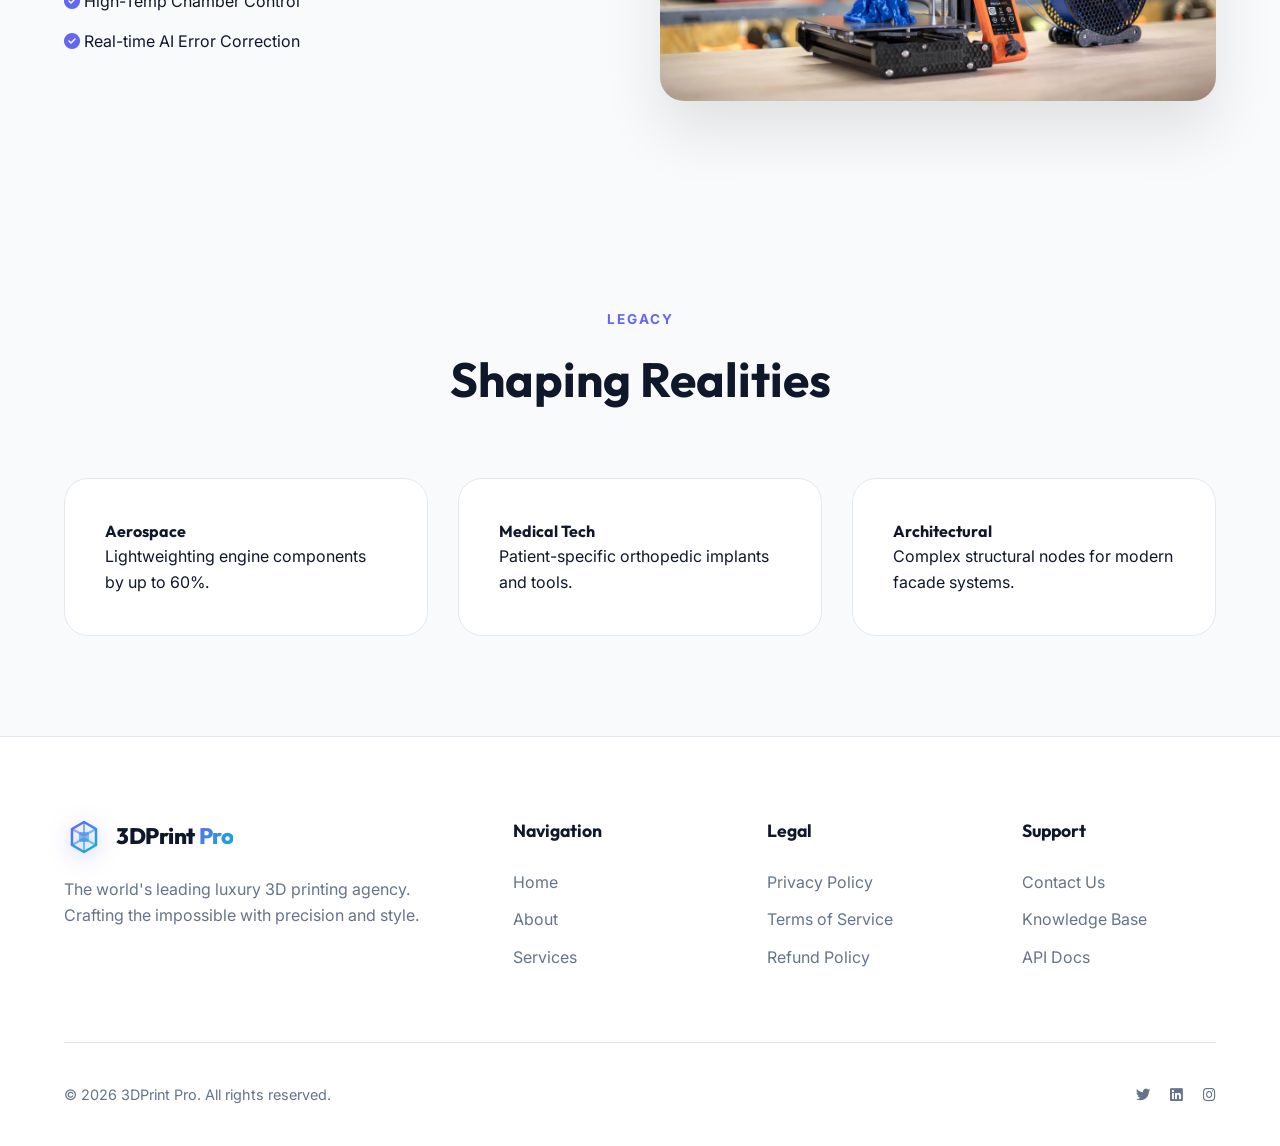
==== commit 8530ab70: "dfgh" ====
--- a/index.html
+++ b/index.html
@@ -60,7 +60,7 @@
         </nav>
 
         <div class="header-right">
-            <button class="icon-btn" id="rtl-toggle" title="Switch RTL/LTR"><i class="fas fa-globe"></i></button>
+            <button class="icon-btn" id="rtl-toggle" title="Switch RTL/LTR">LTR</button>
             <button class="icon-btn" id="theme-toggle" title="Toggle Theme"><i class="fas fa-moon"></i></button>
             <a href="login.html" class="login-btn">Login</a>
             <button class="hamburger" id="hamburger" aria-label="Toggle menu">
--- a/index.css
+++ b/index.css
@@ -319,9 +319,13 @@
     justify-content: center;
     width: 42px;
     height: 42px;
-    border-radius: 12px;
+    border-radius: 50%;
     transition: var(--transition);
     border: 1px solid transparent;
+    font-weight: 700;
+    font-family: 'Outfit', sans-serif;
+    letter-spacing: 0.5px;
+    font-size: 0.85rem;
 }
 
 .icon-btn:hover {
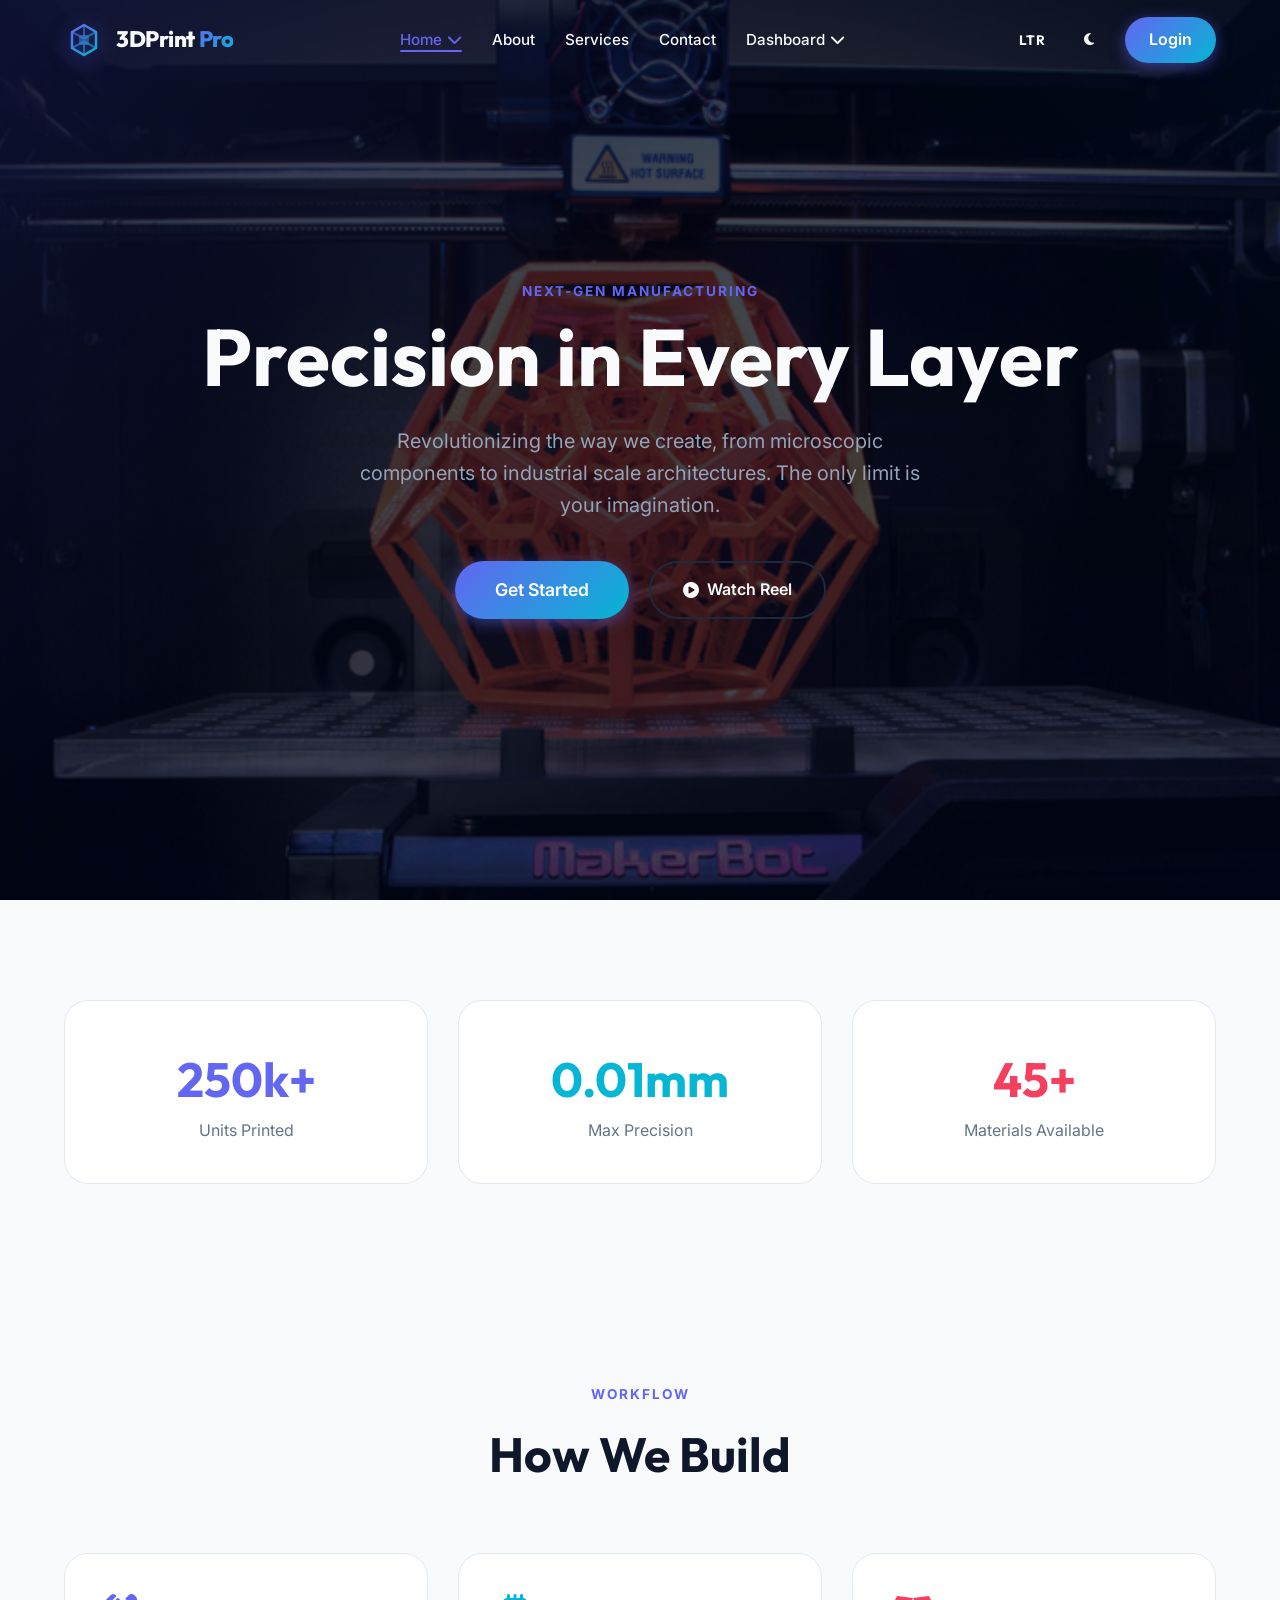
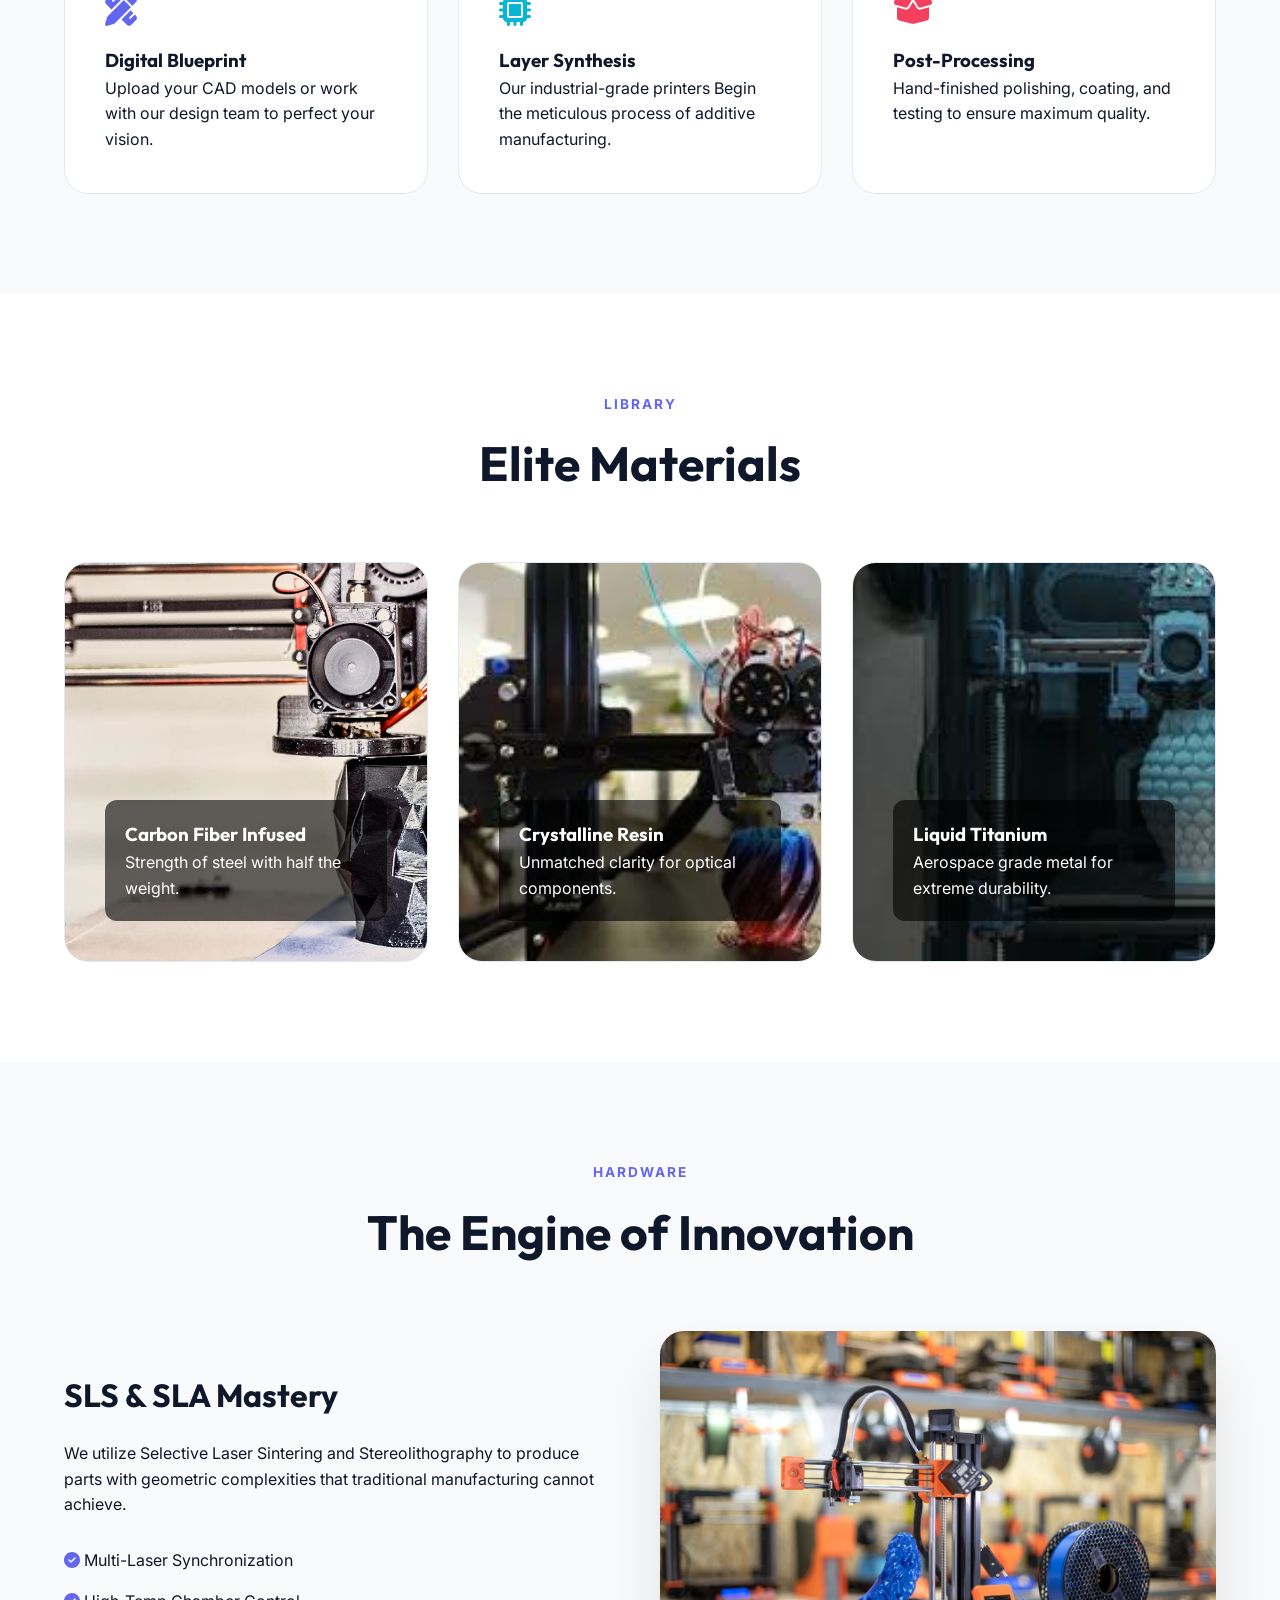
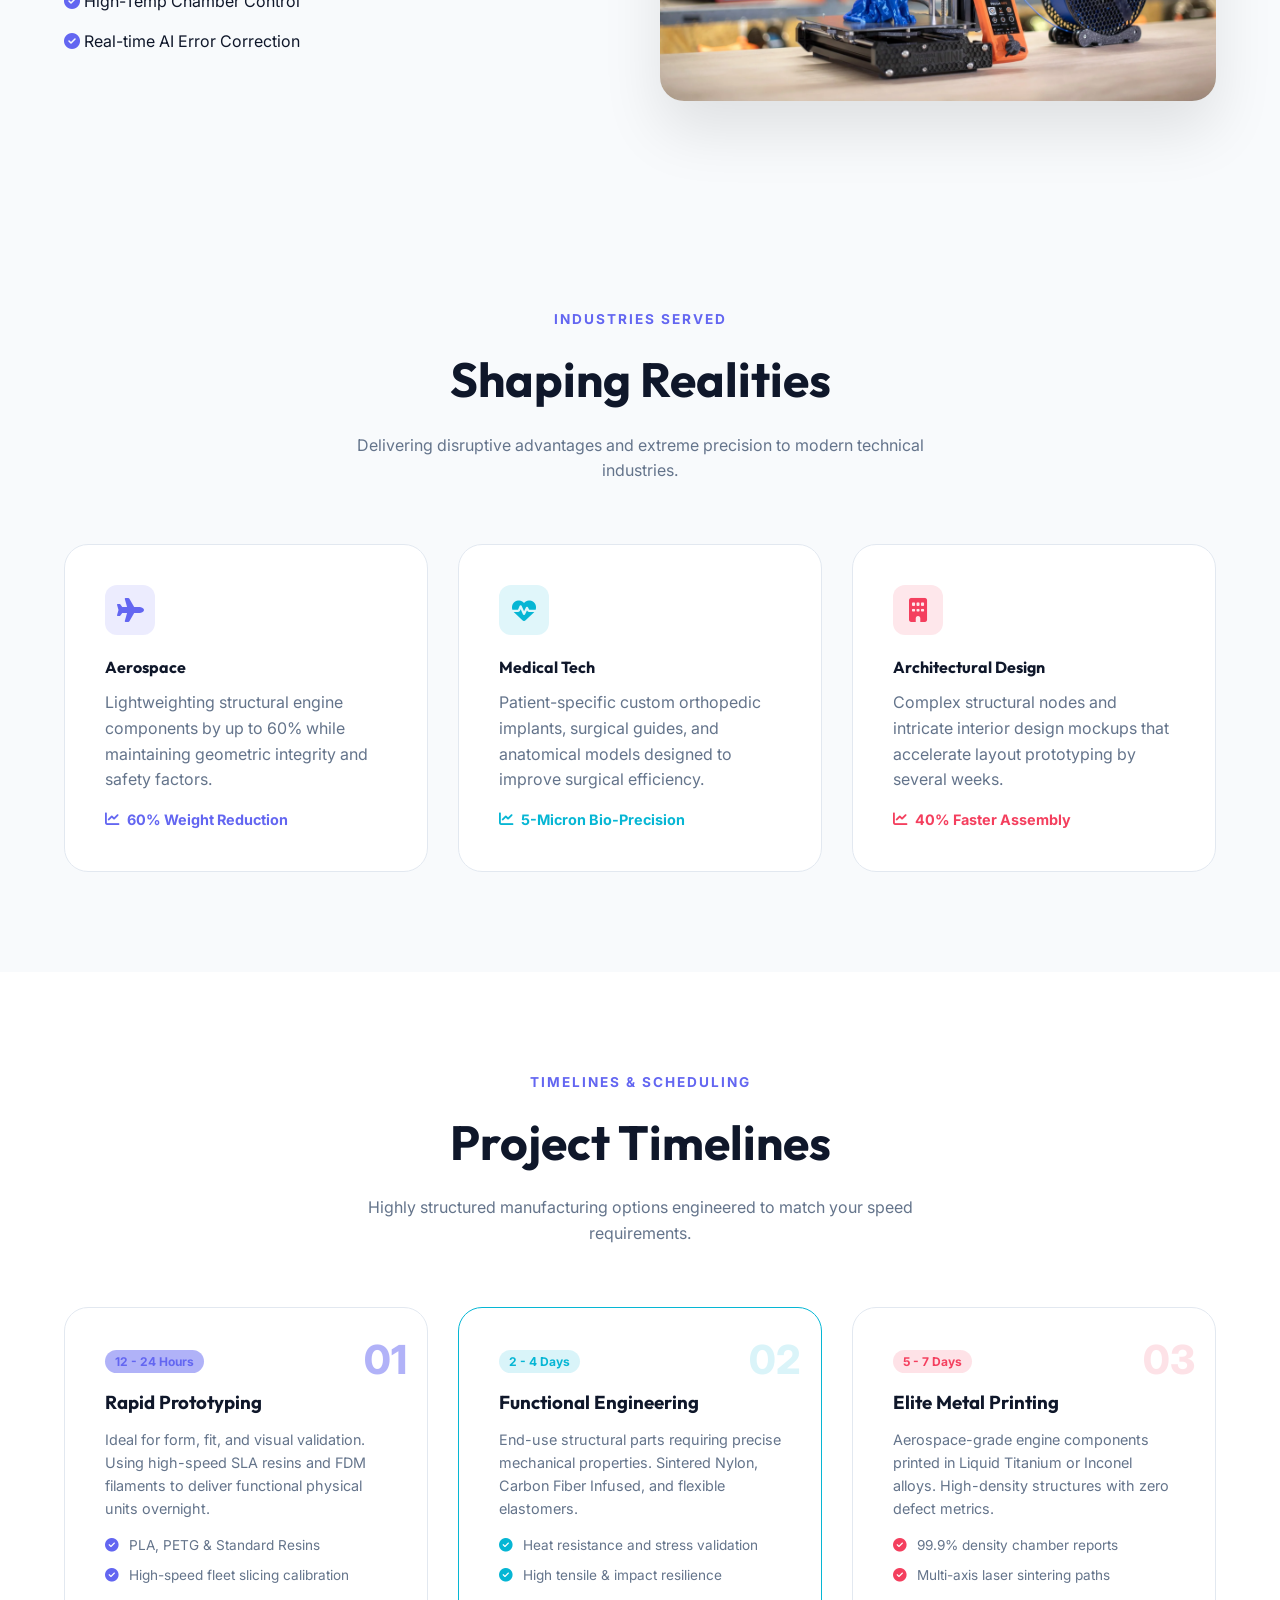
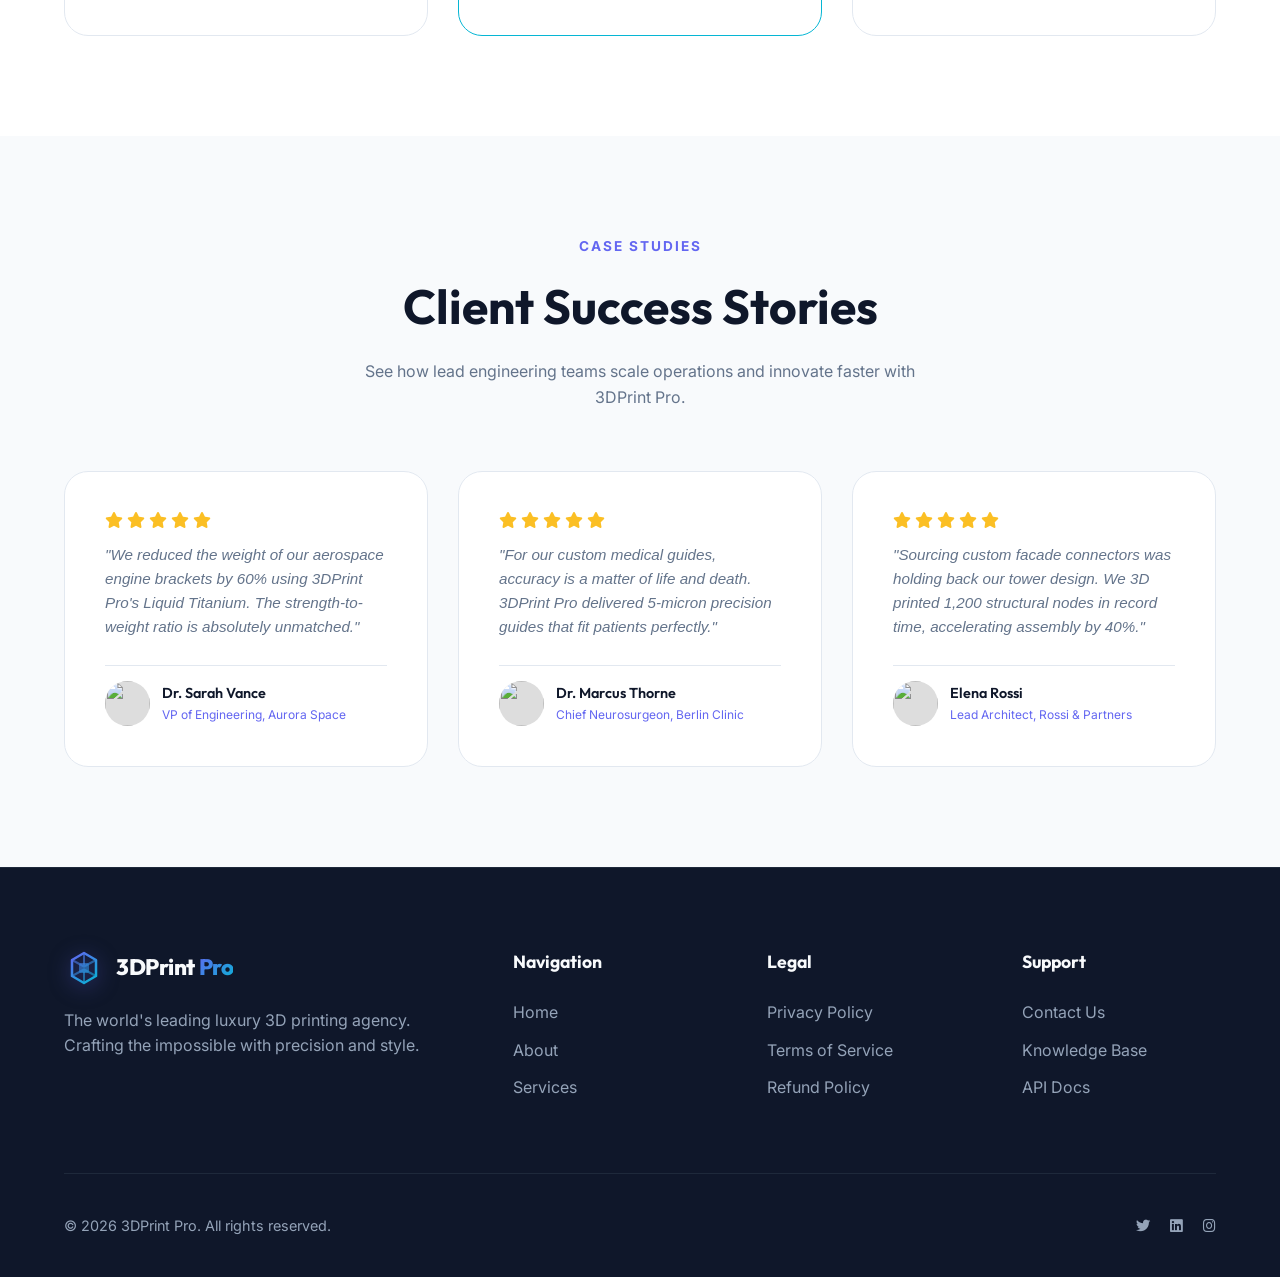
==== commit 1fea0814: "hhad" ====
--- a/index.html
+++ b/index.html
@@ -27,7 +27,7 @@
 
 <body>
 
-    <header>
+    <header style="--bg-main: #020617; --bg-card: #0f172a; --text-main: #f8fafc; --text-muted: #94a3b8; --border: #1e293b; --header-bg: rgba(2, 6, 23, 0.8);">
         <a href="index.html" class="logo">
             <img src="logo-icon.svg" alt="3DPrint Pro" class="logo-icon">
             <span class="logo-text">3DPrint <span class="text-accent">Pro</span></span>
@@ -99,14 +99,16 @@
     <main>
         <!-- Section 1: Hero -->
         <section class="hero" id="home">
+            <!-- Dynamic Theme-aware Overlay for perfect contrast -->
+            <div class="hero-overlay" style="position: absolute; inset: 0; background: var(--bg-main); opacity: 0.75; z-index: 1;"></div>
             <div class="hero-content">
                 <span class="section-tag">Next-Gen Manufacturing</span>
                 <h1>Precision in Every Layer</h1>
                 <p>Revolutionizing the way we create, from microscopic components to industrial scale architectures. The
                     only limit is your imagination.</p>
                 <div style="display: flex; gap: 20px; justify-content: center; flex-wrap: wrap;">
-                    <a href="#" class="login-btn" style="padding: 15px 40px; font-size: 1.1rem;">Get Started</a>
-                    <a href="#" class="secondary-btn">
+                    <a href="login.html" class="login-btn" style="padding: 15px 40px; font-size: 1.1rem; z-index: 5; position: relative;">Get Started</a>
+                    <a href="#" class="secondary-btn" style="z-index: 5; position: relative;">
                         <i class="fas fa-play-circle"></i> Watch Reel
                     </a>
                 </div>
@@ -217,24 +219,146 @@
             </div>
         </section>
 
-        <!-- Section 6: Design Impact -->
+        <!-- Section 6: Industries & Value Addition -->
         <section id="impact" style="background: var(--bg-main);">
             <div class="section-head">
-                <span class="section-tag">Legacy</span>
+                <span class="section-tag">Industries Served</span>
                 <h2 class="section-title">Shaping Realities</h2>
-            </div>
-            <div class="grid-3">
-                <div class="card">
+                <p style="color: var(--text-muted); max-width: 600px; margin: 15px auto 0;">Delivering disruptive advantages and extreme precision to modern technical industries.</p>
+            </div>
+            <div class="grid-3">
+                <div class="card">
+                    <div style="width: 50px; height: 50px; border-radius: 12px; background: rgba(99, 102, 241, 0.12); color: var(--primary); display: flex; align-items: center; justify-content: center; font-size: 1.5rem; margin-bottom: 20px;">
+                        <i class="fas fa-plane"></i>
+                    </div>
                     <h4>Aerospace</h4>
-                    <p>Lightweighting engine components by up to 60%.</p>
-                </div>
-                <div class="card">
+                    <p style="color: var(--text-muted); margin-top: 10px;">Lightweighting structural engine components by up to 60% while maintaining geometric integrity and safety factors.</p>
+                    <div style="font-weight: 700; color: var(--primary); font-size: 0.9rem; margin-top: 15px; display: flex; align-items: center; gap: 8px;">
+                        <i class="fas fa-chart-line"></i> 60% Weight Reduction
+                    </div>
+                </div>
+                <div class="card">
+                    <div style="width: 50px; height: 50px; border-radius: 12px; background: rgba(6, 182, 212, 0.12); color: var(--secondary); display: flex; align-items: center; justify-content: center; font-size: 1.5rem; margin-bottom: 20px;">
+                        <i class="fas fa-heartbeat"></i>
+                    </div>
                     <h4>Medical Tech</h4>
-                    <p>Patient-specific orthopedic implants and tools.</p>
-                </div>
-                <div class="card">
-                    <h4>Architectural</h4>
-                    <p>Complex structural nodes for modern facade systems.</p>
+                    <p style="color: var(--text-muted); margin-top: 10px;">Patient-specific custom orthopedic implants, surgical guides, and anatomical models designed to improve surgical efficiency.</p>
+                    <div style="font-weight: 700; color: var(--secondary); font-size: 0.9rem; margin-top: 15px; display: flex; align-items: center; gap: 8px;">
+                        <i class="fas fa-chart-line"></i> 5-Micron Bio-Precision
+                    </div>
+                </div>
+                <div class="card">
+                    <div style="width: 50px; height: 50px; border-radius: 12px; background: rgba(244, 63, 94, 0.12); color: var(--accent); display: flex; align-items: center; justify-content: center; font-size: 1.5rem; margin-bottom: 20px;">
+                        <i class="fas fa-building"></i>
+                    </div>
+                    <h4>Architectural Design</h4>
+                    <p style="color: var(--text-muted); margin-top: 10px;">Complex structural nodes and intricate interior design mockups that accelerate layout prototyping by several weeks.</p>
+                    <div style="font-weight: 700; color: var(--accent); font-size: 0.9rem; margin-top: 15px; display: flex; align-items: center; gap: 8px;">
+                        <i class="fas fa-chart-line"></i> 40% Faster Assembly
+                    </div>
+                </div>
+            </div>
+        </section>
+
+        <!-- Section 7: Timelines & Workflow -->
+        <section id="timelines" style="background: var(--bg-card);">
+            <div class="section-head">
+                <span class="section-tag">Timelines & Scheduling</span>
+                <h2 class="section-title">Project Timelines</h2>
+                <p style="color: var(--text-muted); max-width: 600px; margin: 15px auto 0;">Highly structured manufacturing options engineered to match your speed requirements.</p>
+            </div>
+            <div class="grid-3">
+                <div class="card" style="position: relative;">
+                    <div style="position: absolute; top: 20px; right: 20px; font-weight: 800; font-size: 2.5rem; color: var(--primary-glow);">01</div>
+                    <span style="background: var(--primary-glow); color: var(--primary); padding: 4px 10px; border-radius: 20px; font-size: 0.75rem; font-weight: 700;">12 - 24 Hours</span>
+                    <h3 style="margin-top: 15px;">Rapid Prototyping</h3>
+                    <p style="color: var(--text-muted); margin-top: 10px; font-size: 0.9rem;">Ideal for form, fit, and visual validation. Using high-speed SLA resins and FDM filaments to deliver functional physical units overnight.</p>
+                    <ul style="list-style: none; margin-top: 15px; font-size: 0.85rem; color: var(--text-muted);">
+                        <li style="margin-bottom: 8px;"><i class="fas fa-check-circle" style="color: var(--primary); margin-right: 6px;"></i> PLA, PETG & Standard Resins</li>
+                        <li style="margin-bottom: 8px;"><i class="fas fa-check-circle" style="color: var(--primary); margin-right: 6px;"></i> High-speed fleet slicing calibration</li>
+                    </ul>
+                </div>
+                <div class="card" style="position: relative; border-color: var(--secondary);">
+                    <div style="position: absolute; top: 20px; right: 20px; font-weight: 800; font-size: 2.5rem; color: rgba(6, 182, 212, 0.15);">02</div>
+                    <span style="background: rgba(6, 182, 212, 0.15); color: var(--secondary); padding: 4px 10px; border-radius: 20px; font-size: 0.75rem; font-weight: 700;">2 - 4 Days</span>
+                    <h3 style="margin-top: 15px;">Functional Engineering</h3>
+                    <p style="color: var(--text-muted); margin-top: 10px; font-size: 0.9rem;">End-use structural parts requiring precise mechanical properties. Sintered Nylon, Carbon Fiber Infused, and flexible elastomers.</p>
+                    <ul style="list-style: none; margin-top: 15px; font-size: 0.85rem; color: var(--text-muted);">
+                        <li style="margin-bottom: 8px;"><i class="fas fa-check-circle" style="color: var(--secondary); margin-right: 6px;"></i> Heat resistance and stress validation</li>
+                        <li style="margin-bottom: 8px;"><i class="fas fa-check-circle" style="color: var(--secondary); margin-right: 6px;"></i> High tensile & impact resilience</li>
+                    </ul>
+                </div>
+                <div class="card" style="position: relative;">
+                    <div style="position: absolute; top: 20px; right: 20px; font-weight: 800; font-size: 2.5rem; color: rgba(244, 63, 94, 0.15);">03</div>
+                    <span style="background: rgba(244, 63, 94, 0.15); color: var(--accent); padding: 4px 10px; border-radius: 20px; font-size: 0.75rem; font-weight: 700;">5 - 7 Days</span>
+                    <h3 style="margin-top: 15px;">Elite Metal Printing</h3>
+                    <p style="color: var(--text-muted); margin-top: 10px; font-size: 0.9rem;">Aerospace-grade engine components printed in Liquid Titanium or Inconel alloys. High-density structures with zero defect metrics.</p>
+                    <ul style="list-style: none; margin-top: 15px; font-size: 0.85rem; color: var(--text-muted);">
+                        <li style="margin-bottom: 8px;"><i class="fas fa-check-circle" style="color: var(--accent); margin-right: 6px;"></i> 99.9% density chamber reports</li>
+                        <li style="margin-bottom: 8px;"><i class="fas fa-check-circle" style="color: var(--accent); margin-right: 6px;"></i> Multi-axis laser sintering paths</li>
+                    </ul>
+                </div>
+            </div>
+        </section>
+
+        <!-- Section 8: Success Stories -->
+        <section id="testimonials" style="background: var(--bg-main);">
+            <div class="section-head">
+                <span class="section-tag">Case Studies</span>
+                <h2 class="section-title">Client Success Stories</h2>
+                <p style="color: var(--text-muted); max-width: 600px; margin: 15px auto 0;">See how lead engineering teams scale operations and innovate faster with 3DPrint Pro.</p>
+            </div>
+            <div class="grid-3">
+                <div class="card" style="display: flex; flex-direction: column; justify-content: space-between;">
+                    <div>
+                        <div style="display: flex; gap: 4px; color: #fbbf24; margin-bottom: 15px;">
+                            <i class="fas fa-star"></i><i class="fas fa-star"></i><i class="fas fa-star"></i><i class="fas fa-star"></i><i class="fas fa-star"></i>
+                        </div>
+                        <p style="font-style: italic; color: var(--text-muted); font-size: 0.95rem;">"We reduced the weight of our aerospace engine brackets by 60% using 3DPrint Pro's Liquid Titanium. The strength-to-weight ratio is absolutely unmatched."</p>
+                    </div>
+                    <div style="display: flex; align-items: center; gap: 12px; margin-top: 25px; border-top: 1px solid var(--border); padding-top: 15px;">
+                        <div style="width: 45px; height: 45px; border-radius: 50%; background: #ddd; overflow: hidden;">
+                            <img src="https://images.unsplash.com/photo-1534528741775-53994a69daeb?auto=format&fit=crop&w=150&q=80" style="width:100%; height:100%; object-fit:cover;">
+                        </div>
+                        <div>
+                            <h4 style="font-size: 0.9rem; font-weight: 600;">Dr. Sarah Vance</h4>
+                            <p style="font-size: 0.75rem; color: var(--primary);">VP of Engineering, Aurora Space</p>
+                        </div>
+                    </div>
+                </div>
+                <div class="card" style="display: flex; flex-direction: column; justify-content: space-between;">
+                    <div>
+                        <div style="display: flex; gap: 4px; color: #fbbf24; margin-bottom: 15px;">
+                            <i class="fas fa-star"></i><i class="fas fa-star"></i><i class="fas fa-star"></i><i class="fas fa-star"></i><i class="fas fa-star"></i>
+                        </div>
+                        <p style="font-style: italic; color: var(--text-muted); font-size: 0.95rem;">"For our custom medical guides, accuracy is a matter of life and death. 3DPrint Pro delivered 5-micron precision guides that fit patients perfectly."</p>
+                    </div>
+                    <div style="display: flex; align-items: center; gap: 12px; margin-top: 25px; border-top: 1px solid var(--border); padding-top: 15px;">
+                        <div style="width: 45px; height: 45px; border-radius: 50%; background: #ddd; overflow: hidden;">
+                            <img src="https://images.unsplash.com/photo-1507003211169-0a1dd7228f2d?auto=format&fit=crop&w=150&q=80" style="width:100%; height:100%; object-fit:cover;">
+                        </div>
+                        <div>
+                            <h4 style="font-size: 0.9rem; font-weight: 600;">Dr. Marcus Thorne</h4>
+                            <p style="font-size: 0.75rem; color: var(--primary);">Chief Neurosurgeon, Berlin Clinic</p>
+                        </div>
+                    </div>
+                </div>
+                <div class="card" style="display: flex; flex-direction: column; justify-content: space-between;">
+                    <div>
+                        <div style="display: flex; gap: 4px; color: #fbbf24; margin-bottom: 15px;">
+                            <i class="fas fa-star"></i><i class="fas fa-star"></i><i class="fas fa-star"></i><i class="fas fa-star"></i><i class="fas fa-star"></i>
+                        </div>
+                        <p style="font-style: italic; color: var(--text-muted); font-size: 0.95rem;">"Sourcing custom facade connectors was holding back our tower design. We 3D printed 1,200 structural nodes in record time, accelerating assembly by 40%."</p>
+                    </div>
+                    <div style="display: flex; align-items: center; gap: 12px; margin-top: 25px; border-top: 1px solid var(--border); padding-top: 15px;">
+                        <div style="width: 45px; height: 45px; border-radius: 50%; background: #ddd; overflow: hidden;">
+                            <img src="https://images.unsplash.com/photo-1500648767791-00dcc994a43e?auto=format&fit=crop&w=150&q=80" style="width:100%; height:100%; object-fit:cover;">
+                        </div>
+                        <div>
+                            <h4 style="font-size: 0.9rem; font-weight: 600;">Elena Rossi</h4>
+                            <p style="font-size: 0.75rem; color: var(--primary);">Lead Architect, Rossi & Partners</p>
+                        </div>
+                    </div>
                 </div>
             </div>
         </section>
--- a/index.css
+++ b/index.css
@@ -33,6 +33,27 @@
     --header-bg: rgba(2, 6, 23, 0.8);
 }
 
+/* Force Light Theme Variables on Header */
+header {
+    --bg-main: #f8fafc;
+    --bg-card: #ffffff;
+    --text-main: #0f172a;
+    --text-muted: #64748b;
+    --border: #e2e8f0;
+    --header-bg: rgba(255, 255, 255, 0.8);
+}
+
+/* Force Dark Theme Variables on Hero and Footer */
+.hero, footer {
+    --bg-main: #020617;
+    --bg-card: #0f172a;
+    --text-main: #f8fafc;
+    --text-muted: #94a3b8;
+    --border: #1e293b;
+    --header-bg: rgba(2, 6, 23, 0.8);
+    color: var(--text-main);
+}
+
 [dir="rtl"] {
     direction: rtl;
     text-align: right;
@@ -40,25 +61,9 @@
 
 [dir="rtl"] .hero,
 [dir="rtl"] .section-head,
-[dir="rtl"] .hero p,
-[dir="rtl"] .footer-about p,
-[dir="rtl"] .footer-bottom,
-[dir="rtl"] footer {
+[dir="rtl"] .hero p {
     text-align: center;
     /* Keep these centered if they were originally centered */
-}
-
-/* Header & Nav Adjustments */
-[dir="rtl"] header {
-    flex-direction: row-reverse;
-}
-
-[dir="rtl"] nav {
-    flex-direction: row-reverse;
-}
-
-[dir="rtl"] .header-right {
-    flex-direction: row-reverse;
 }
 
 [dir="rtl"] .dropdown {
@@ -300,13 +305,7 @@
     gap: 15px;
 }
 
-[dir="rtl"] .header-right {
-    flex-direction: row-reverse;
-}
-
-[dir="rtl"] .nav-link i {
-    transform: rotate(180deg);
-}
+
 
 .icon-btn {
     background: none;
@@ -379,8 +378,12 @@
     justify-content: center;
     text-align: center;
     padding: 0 5%;
-    background: radial-gradient(circle at top right, var(--primary-glow), transparent 40%),
-        radial-gradient(circle at bottom left, var(--secondary), transparent 30%);
+    background: linear-gradient(135deg, var(--primary-glow), transparent 40%),
+                linear-gradient(225deg, rgba(6, 182, 212, 0.1), transparent 30%),
+                url('3d4.webp');
+    background-size: cover;
+    background-position: center;
+    background-repeat: no-repeat;
     position: relative;
     overflow: hidden;
     width: 100%;
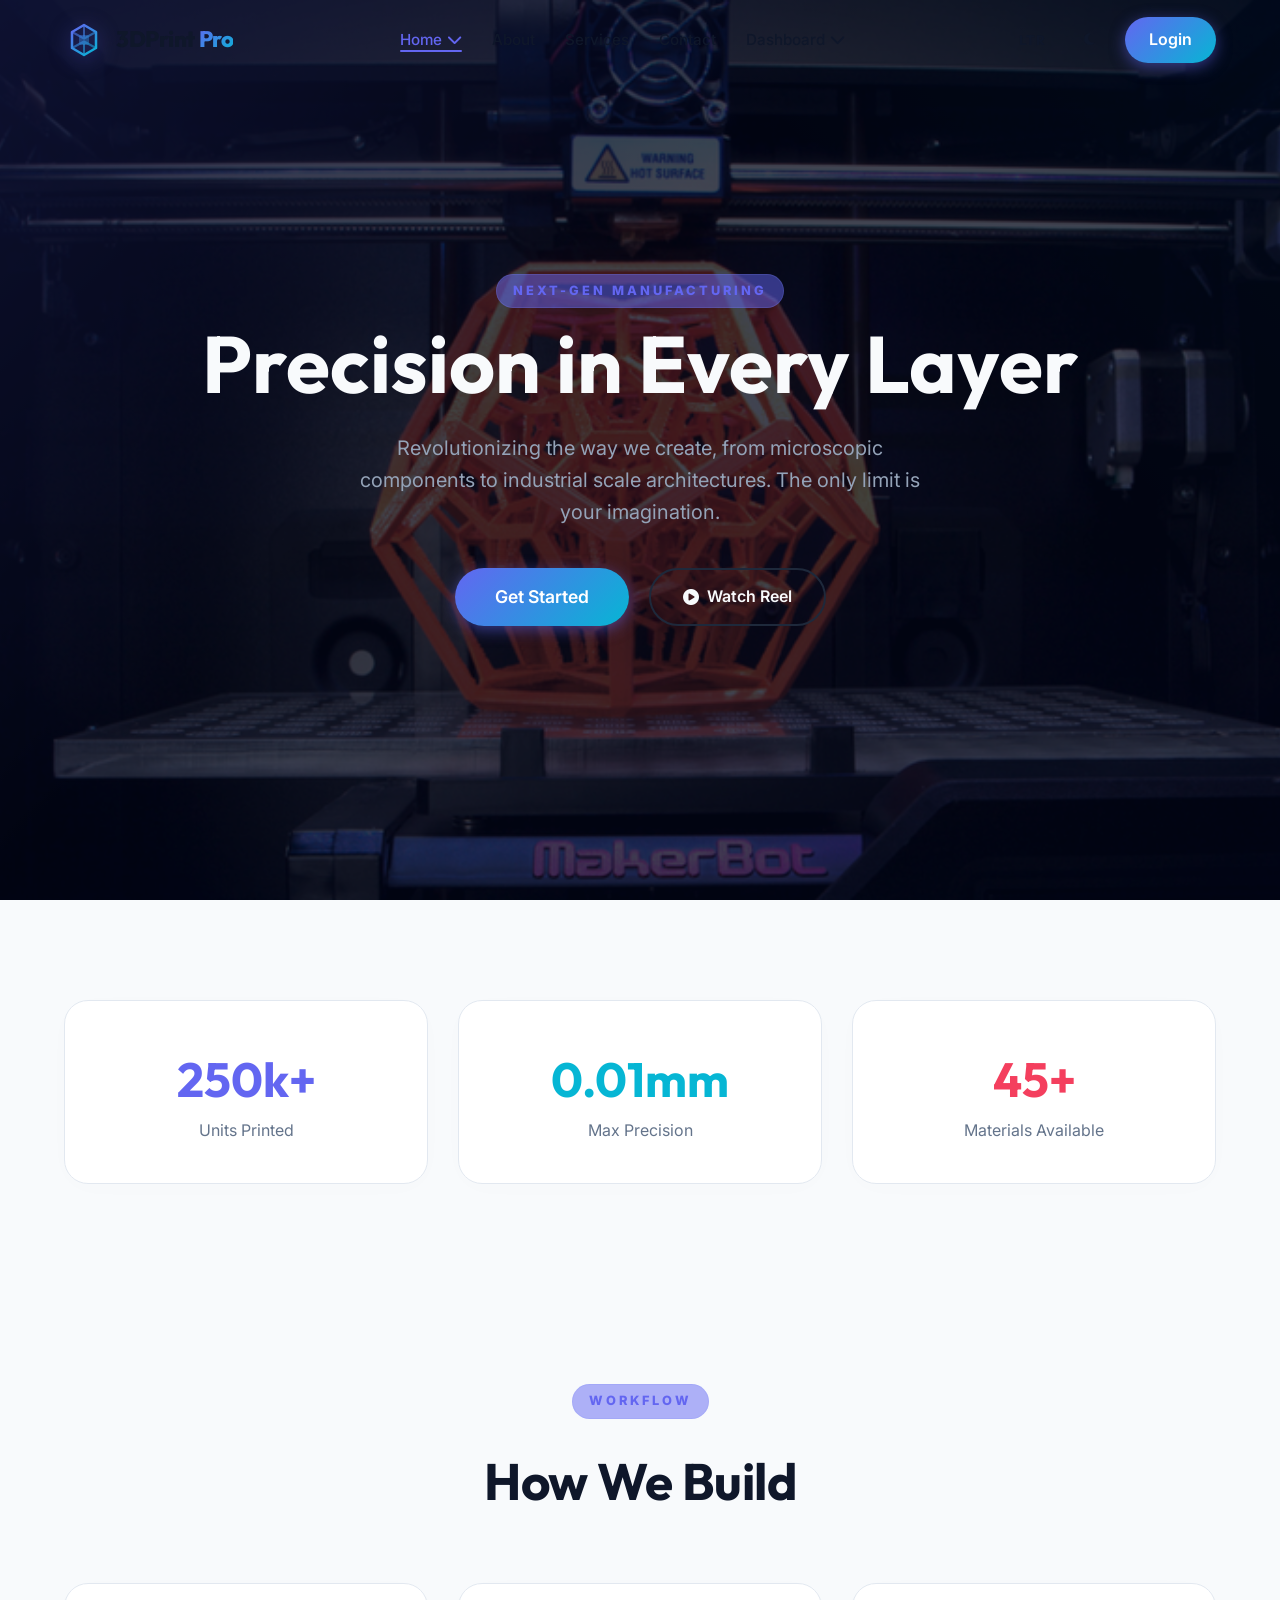
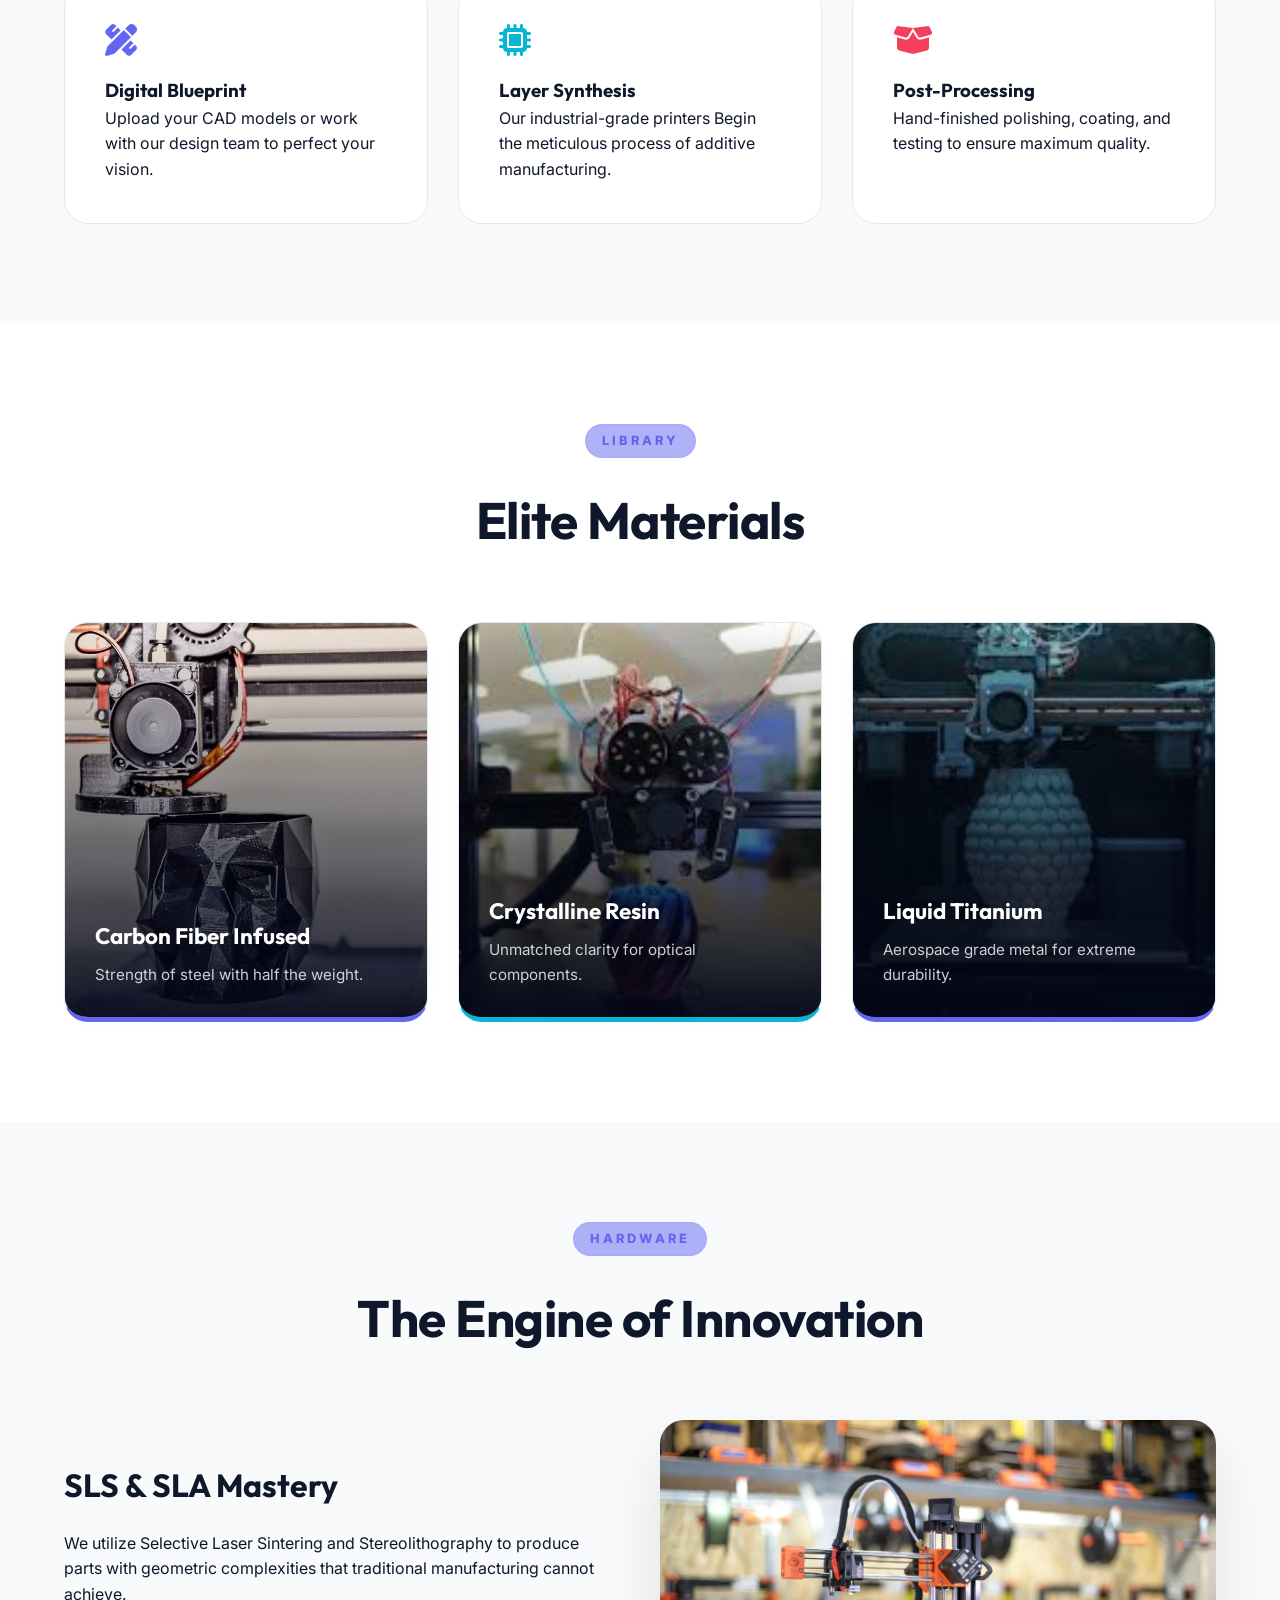
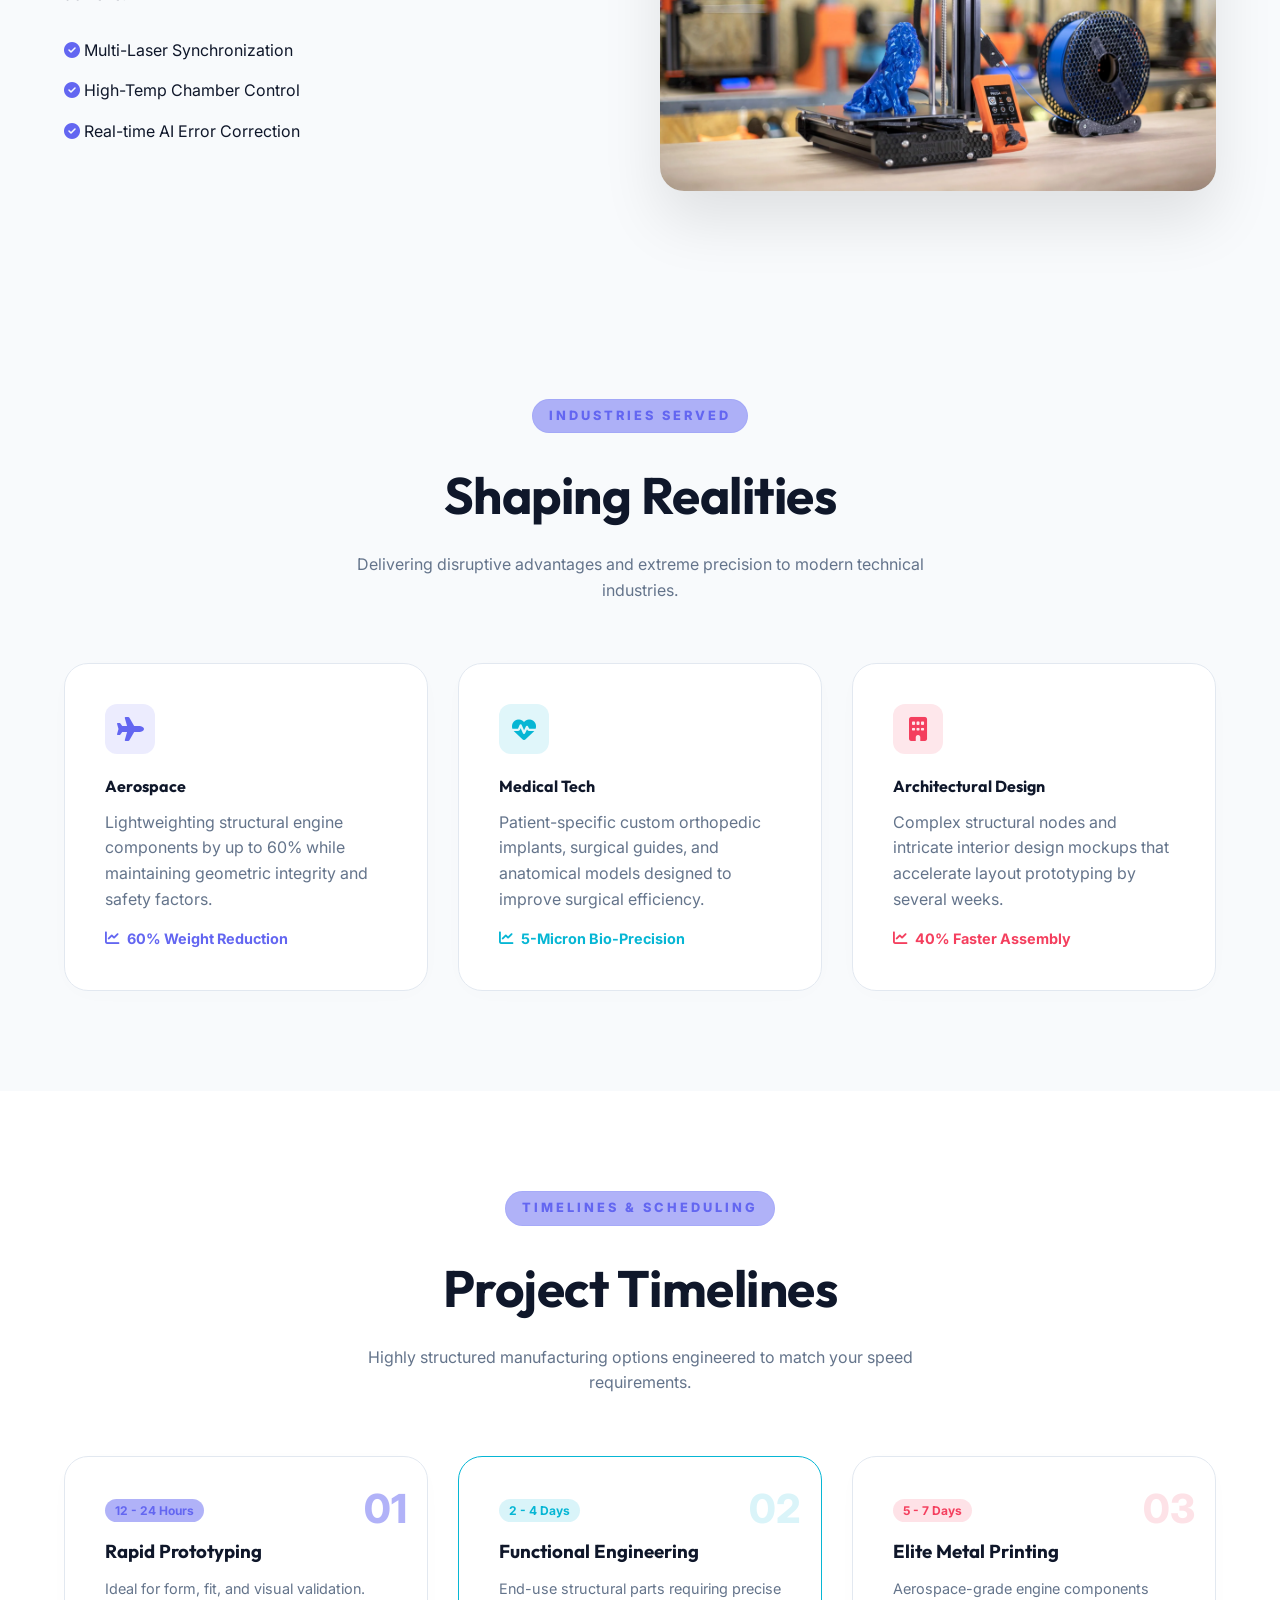
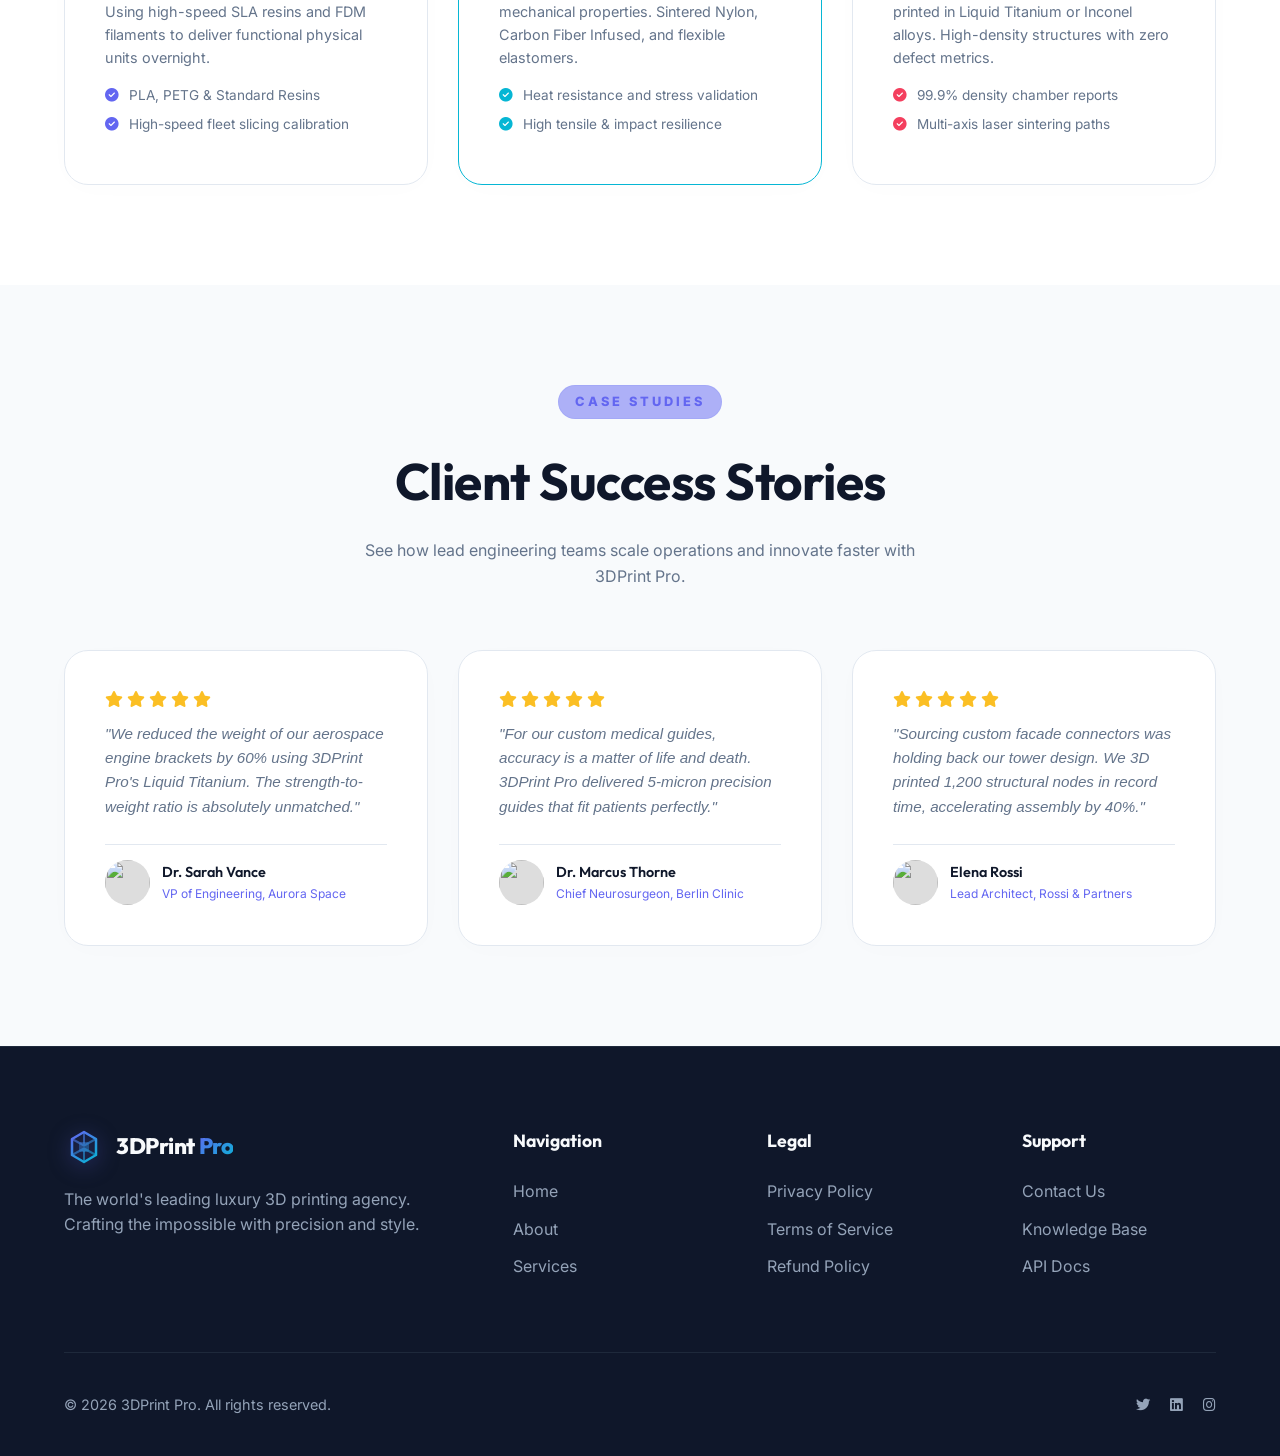
==== commit 9c104a55: "gggg" ====
--- a/index.html
+++ b/index.html
@@ -27,7 +27,7 @@
 
 <body>
 
-    <header style="--bg-main: #020617; --bg-card: #0f172a; --text-main: #f8fafc; --text-muted: #94a3b8; --border: #1e293b; --header-bg: rgba(2, 6, 23, 0.8);">
+    <header>
         <a href="index.html" class="logo">
             <img src="logo-icon.svg" alt="3DPrint Pro" class="logo-icon">
             <span class="logo-text">3DPrint <span class="text-accent">Pro</span></span>
@@ -167,23 +167,20 @@
                 <h2 class="section-title">Elite Materials</h2>
             </div>
             <div class="grid-3">
-                <div class="card explorer-card"
-                    style="background: url('d1.webp'); background-size: cover; min-height: 400px; display: flex; align-items: flex-end; color: white;">
-                    <div style="background: rgba(0,0,0,0.6); padding: 20px; border-radius: 12px; width: 100%;">
+                <div class="card explorer-card" style="background-image: url('d1.webp');">
+                    <div class="explorer-card-content">
                         <h3>Carbon Fiber Infused</h3>
                         <p>Strength of steel with half the weight.</p>
                     </div>
                 </div>
-                <div class="card explorer-card"
-                    style="background: url('d2.jpg'); background-size: cover; min-height: 400px; display: flex; align-items: flex-end; color: white;">
-                    <div style="background: rgba(0,0,0,0.6); padding: 20px; border-radius: 12px; width: 100%;">
+                <div class="card explorer-card" style="background-image: url('d2.jpg');">
+                    <div class="explorer-card-content">
                         <h3>Crystalline Resin</h3>
                         <p>Unmatched clarity for optical components.</p>
                     </div>
                 </div>
-                <div class="card explorer-card"
-                    style="background: url('d3.jpg'); background-size: cover; min-height: 400px; display: flex; align-items: flex-end; color: white;">
-                    <div style="background: rgba(0,0,0,0.6); padding: 20px; border-radius: 12px; width: 100%;">
+                <div class="card explorer-card" style="background-image: url('d3.jpg');">
+                    <div class="explorer-card-content">
                         <h3>Liquid Titanium</h3>
                         <p>Aerospace grade metal for extreme durability.</p>
                     </div>
--- a/index.css
+++ b/index.css
@@ -33,15 +33,6 @@
     --header-bg: rgba(2, 6, 23, 0.8);
 }
 
-/* Force Light Theme Variables on Header */
-header {
-    --bg-main: #f8fafc;
-    --bg-card: #ffffff;
-    --text-main: #0f172a;
-    --text-muted: #64748b;
-    --border: #e2e8f0;
-    --header-bg: rgba(255, 255, 255, 0.8);
-}
 
 /* Force Dark Theme Variables on Hero and Footer */
 .hero, footer {
@@ -421,16 +412,22 @@
 .section-tag {
     color: var(--primary);
     text-transform: uppercase;
-    font-weight: 700;
-    letter-spacing: 2px;
-    font-size: 0.85rem;
-    margin-bottom: 10px;
-    display: block;
+    font-weight: 800;
+    letter-spacing: 3px;
+    font-size: 0.8rem;
+    margin-bottom: 12px;
+    display: inline-block;
+    padding: 6px 16px;
+    border-radius: 30px;
+    background: var(--primary-glow);
+    border: 1px solid rgba(129, 140, 248, 0.2);
 }
 
 .section-title {
-    font-size: clamp(2rem, 5vw, 3rem);
+    font-size: clamp(2.2rem, 5vw, 3.2rem);
     color: var(--text-main);
+    letter-spacing: -0.5px;
+    margin-top: 10px;
 }
 
 /* Grid Layouts */
@@ -441,19 +438,45 @@
     gap: 30px;
 }
 
-/* Cards */
+/* Cards: Premium Glassmorphic with hover glow borders */
 .card {
     background: var(--bg-card);
     border: 1px solid var(--border);
     padding: 40px;
     border-radius: 24px;
-    transition: var(--transition);
+    transition: all 0.4s cubic-bezier(0.16, 1, 0.3, 1);
+    position: relative;
+    overflow: hidden;
+    box-shadow: 0 4px 30px rgba(0, 0, 0, 0.01);
+}
+
+.card::after {
+    content: '';
+    position: absolute;
+    top: 0;
+    left: 0;
+    width: 100%;
+    height: 100%;
+    background: radial-gradient(circle at 100% 0%, var(--primary-glow) 0%, transparent 60%);
+    opacity: 0;
+    transition: opacity 0.4s ease;
+    z-index: 0;
+    pointer-events: none;
+}
+
+.card > * {
+    position: relative;
+    z-index: 1;
 }
 
 .card:hover {
-    transform: translateY(-10px);
+    transform: translateY(-8px) scale(1.01) !important;
     border-color: var(--primary);
-    box-shadow: 0 20px 40px rgba(0, 0, 0, 0.05);
+    box-shadow: 0 20px 40px var(--primary-glow) !important;
+}
+
+.card:hover::after {
+    opacity: 0.12;
 }
 
 /* Footer */
@@ -991,4 +1014,65 @@
     #partnership>div {
         padding: 52px 16px !important;
     }
+}
+
+/* Premium Explorer Card styling for Library sections */
+.explorer-card {
+    position: relative;
+    overflow: hidden;
+    min-height: 400px !important;
+    display: flex;
+    align-items: flex-end;
+    color: #ffffff !important;
+    border: 1px solid var(--border);
+    transition: var(--transition);
+    padding: 0 !important;
+    background-position: center !important;
+    background-size: cover !important;
+    border-radius: 24px;
+}
+
+.explorer-card::before {
+    content: '';
+    position: absolute;
+    inset: 0;
+    background: linear-gradient(to top, rgba(2, 6, 23, 0.95) 0%, rgba(2, 6, 23, 0.4) 60%, transparent 100%);
+    z-index: 1;
+    transition: var(--transition);
+}
+
+.explorer-card:hover::before {
+    background: linear-gradient(to top, rgba(2, 6, 23, 0.98) 0%, rgba(2, 6, 23, 0.5) 65%, transparent 100%);
+}
+
+.explorer-card-content {
+    position: relative;
+    z-index: 2;
+    padding: 30px;
+    width: 100%;
+}
+
+.explorer-card:nth-child(odd) {
+    border-bottom: 5px solid var(--primary) !important;
+}
+
+.explorer-card:nth-child(even) {
+    border-bottom: 5px solid var(--secondary) !important;
+}
+
+.explorer-card:hover {
+    transform: translateY(-8px) !important;
+    box-shadow: 0 20px 40px var(--primary-glow) !important;
+}
+
+.explorer-card h3 {
+    font-size: 1.4rem;
+    margin-bottom: 8px;
+    color: #ffffff !important;
+    font-weight: 700;
+}
+
+.explorer-card p {
+    font-size: 0.95rem;
+    color: rgba(255, 255, 255, 0.8) !important;
 }
